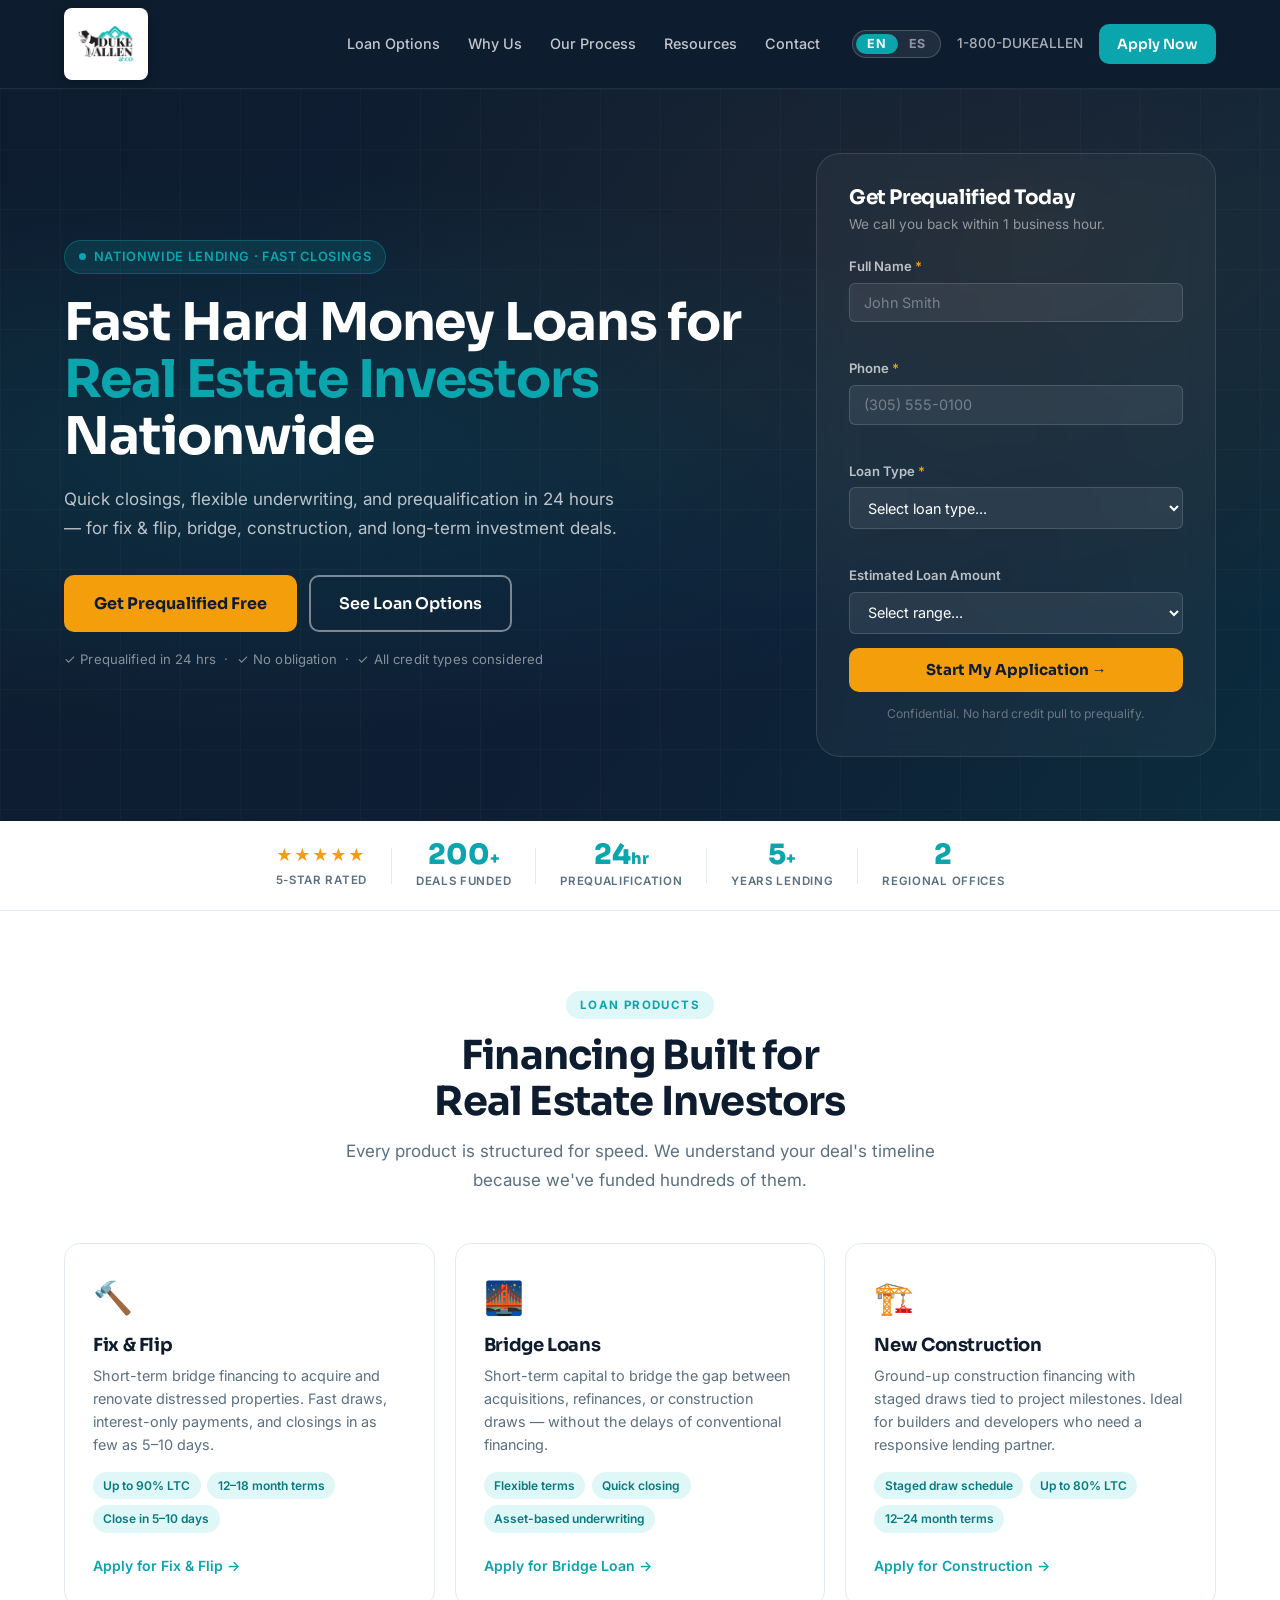
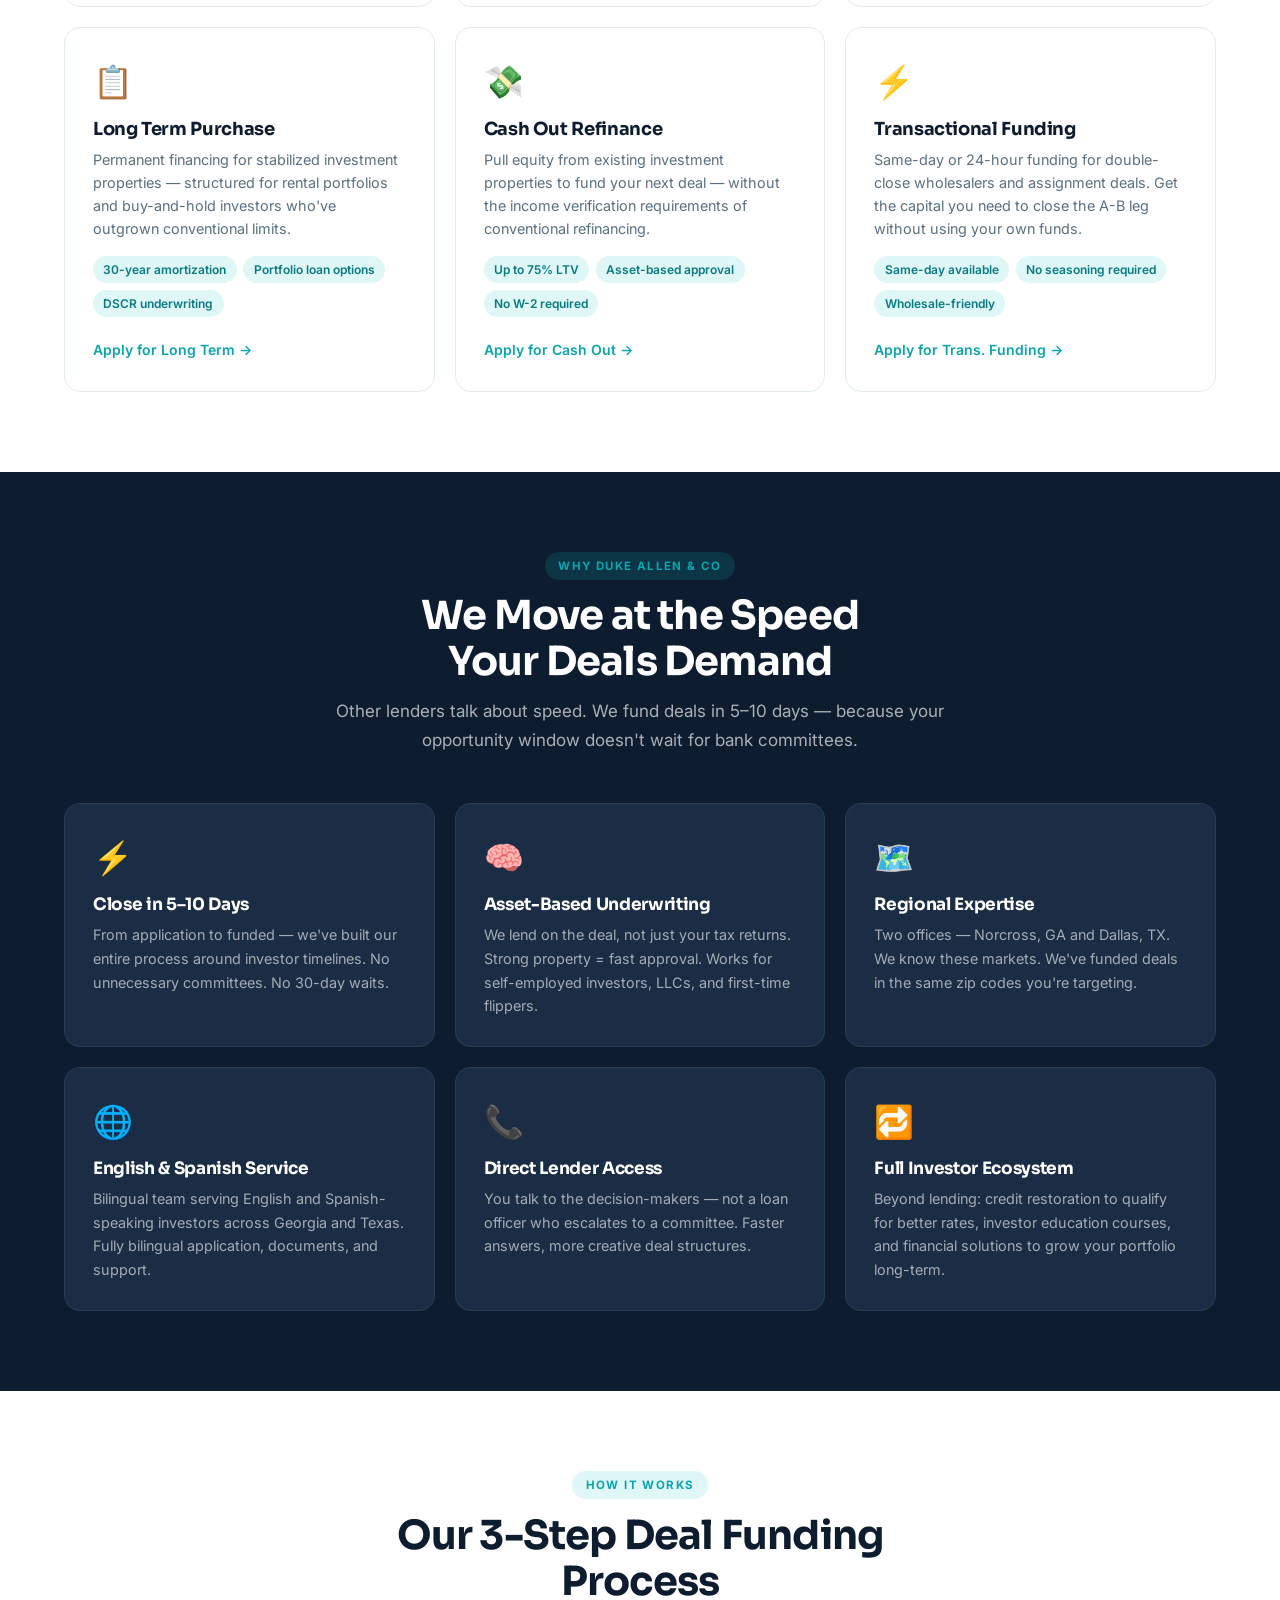
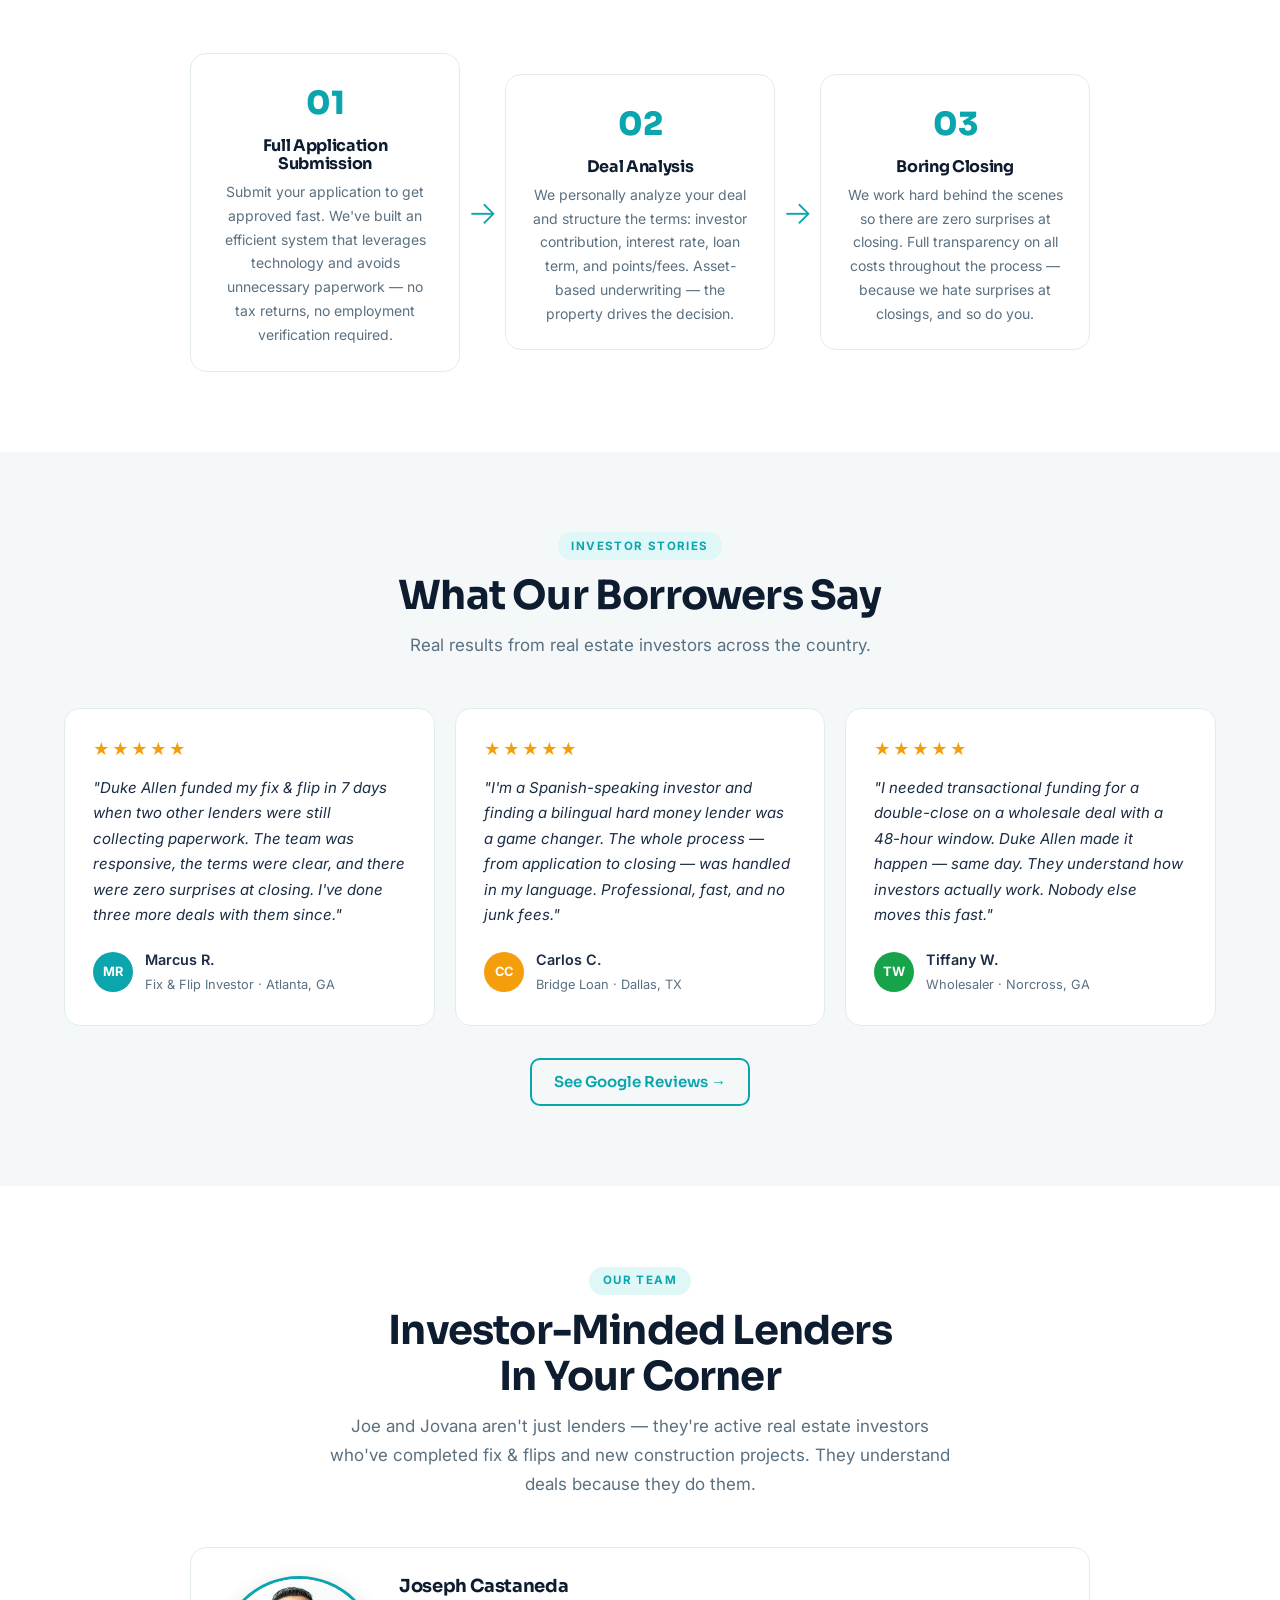
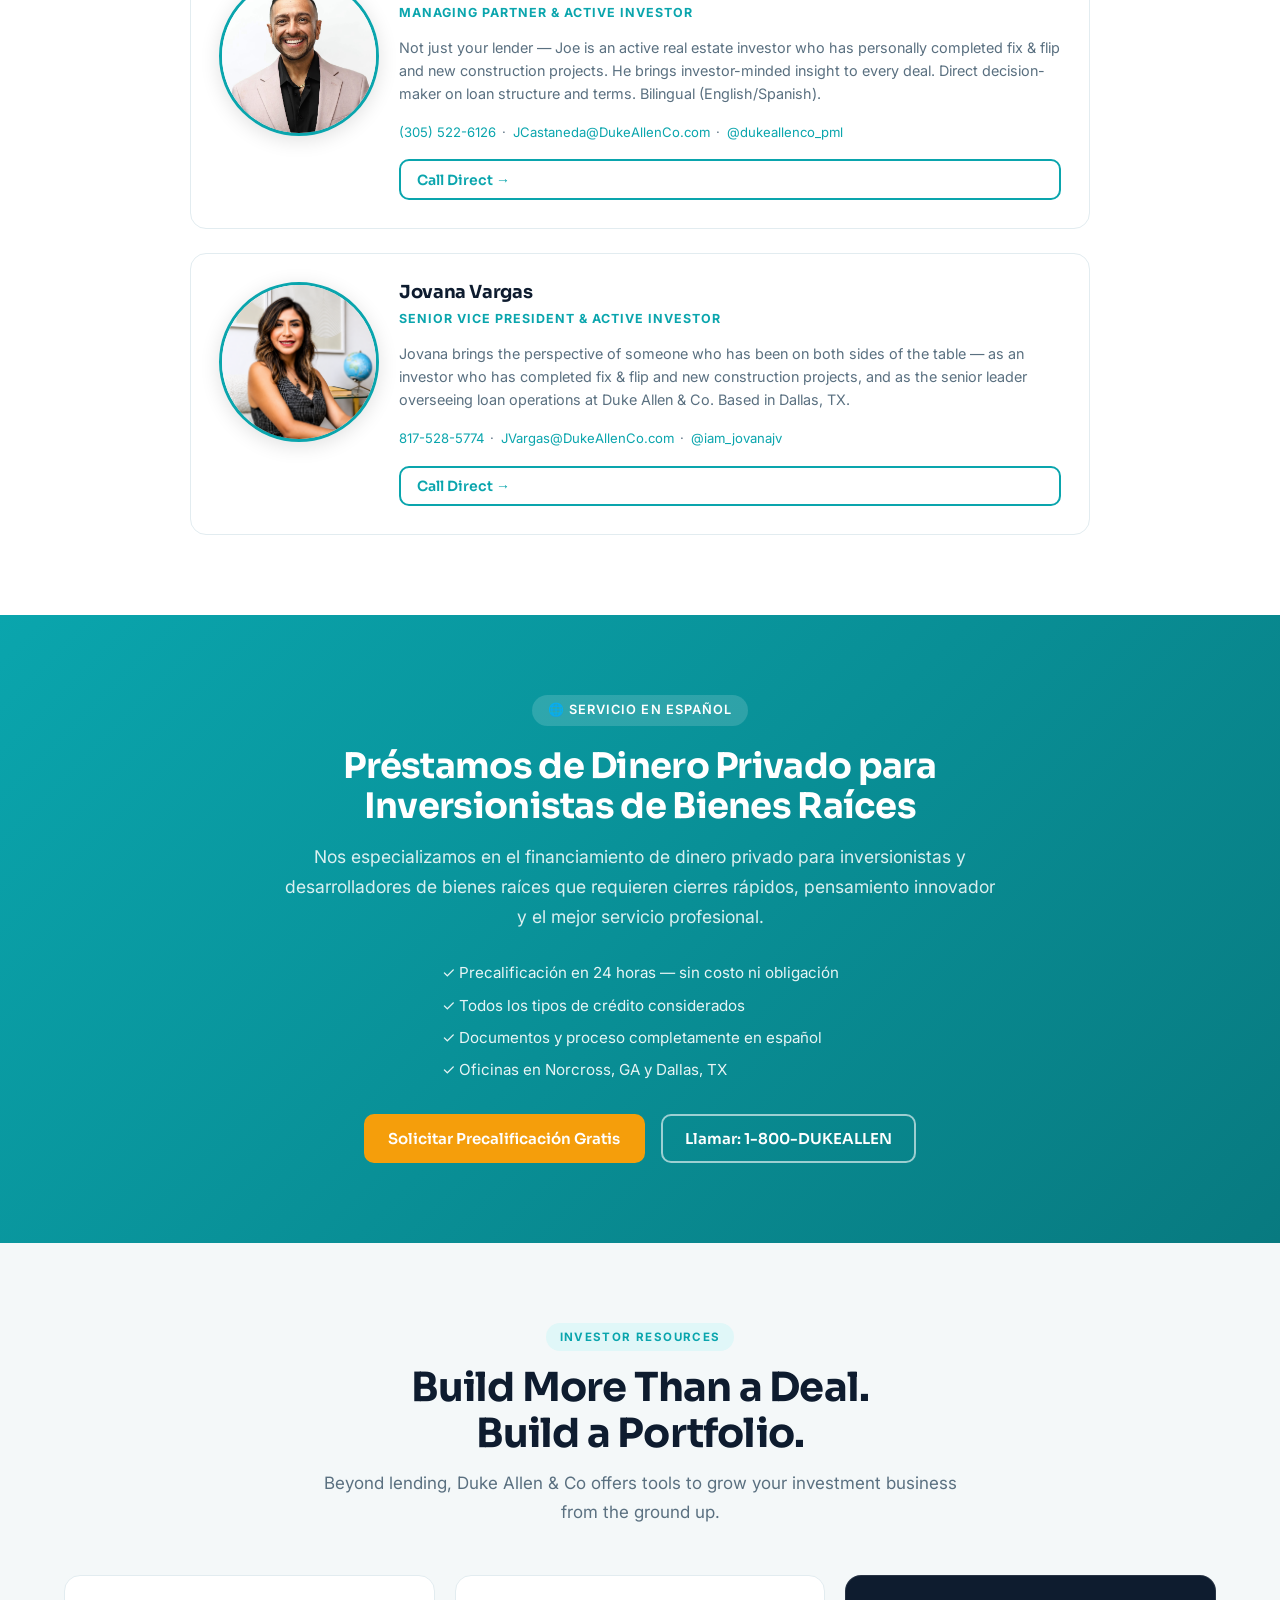
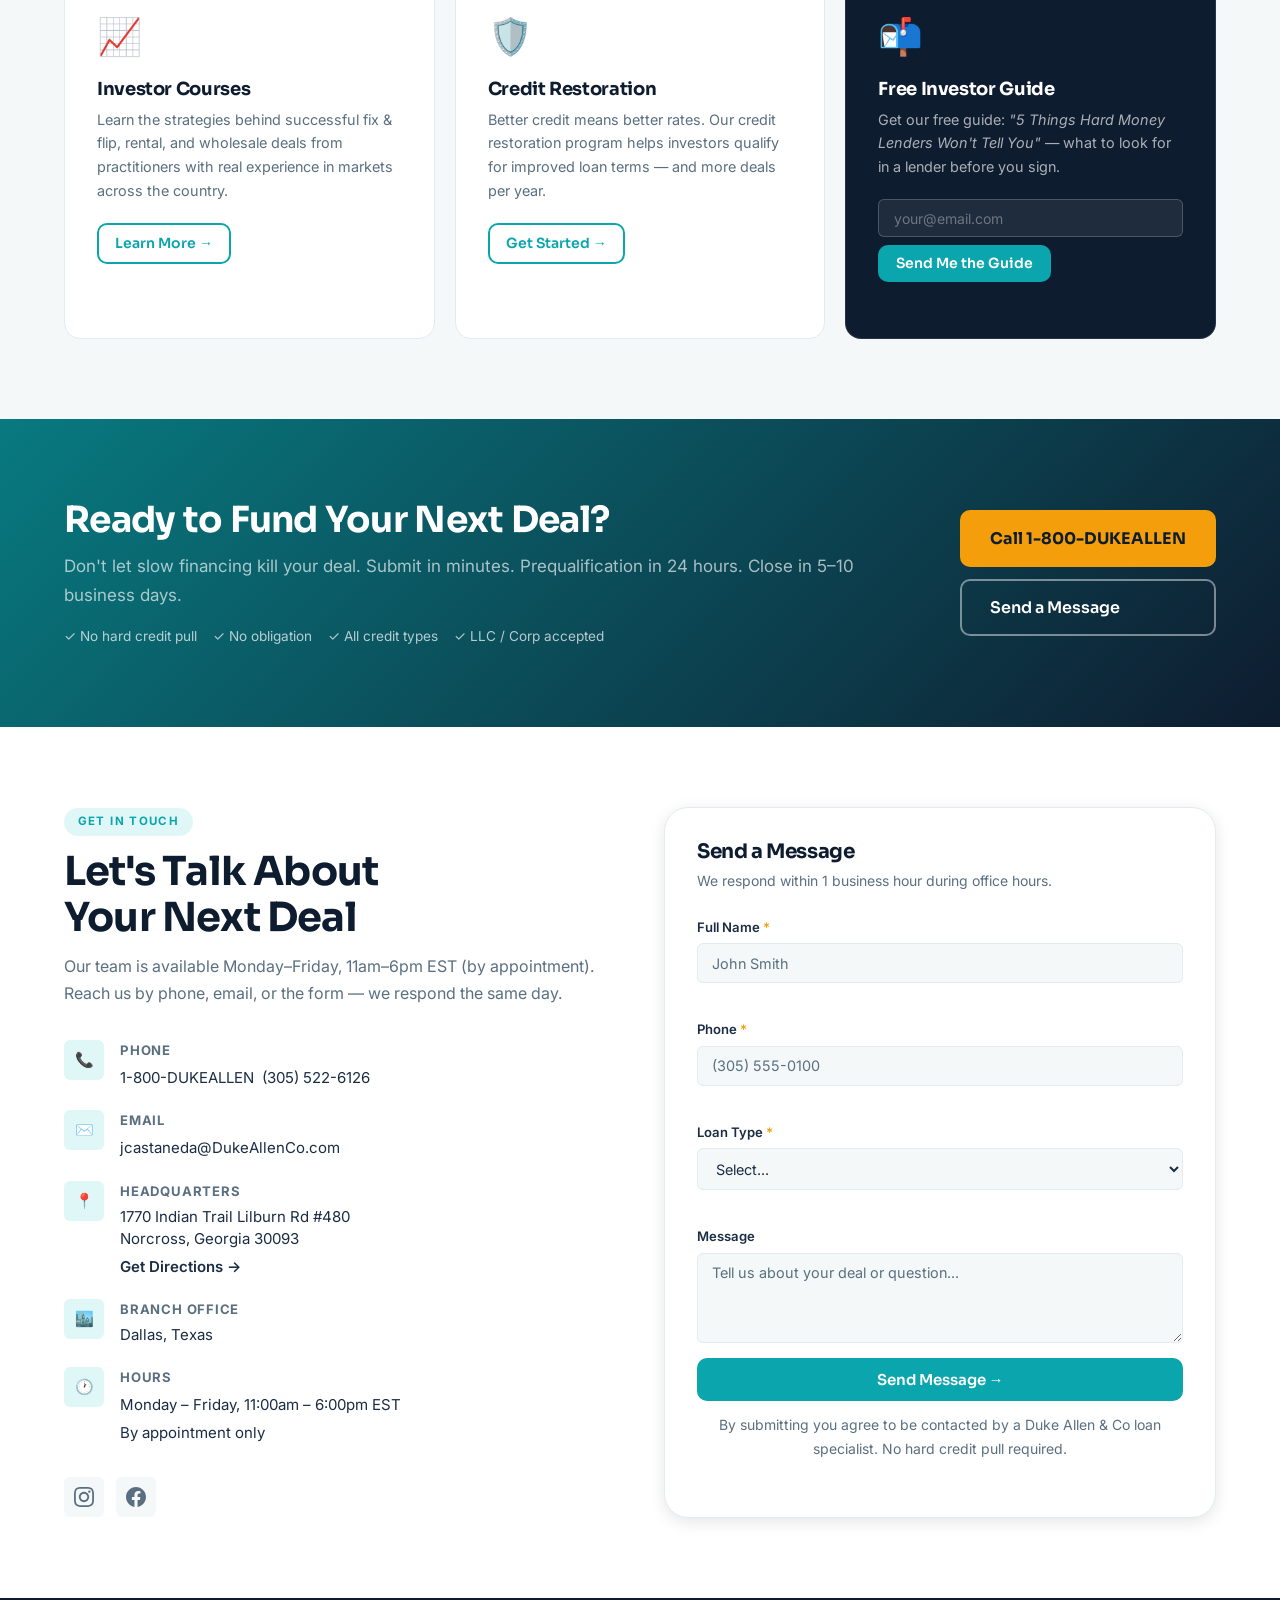
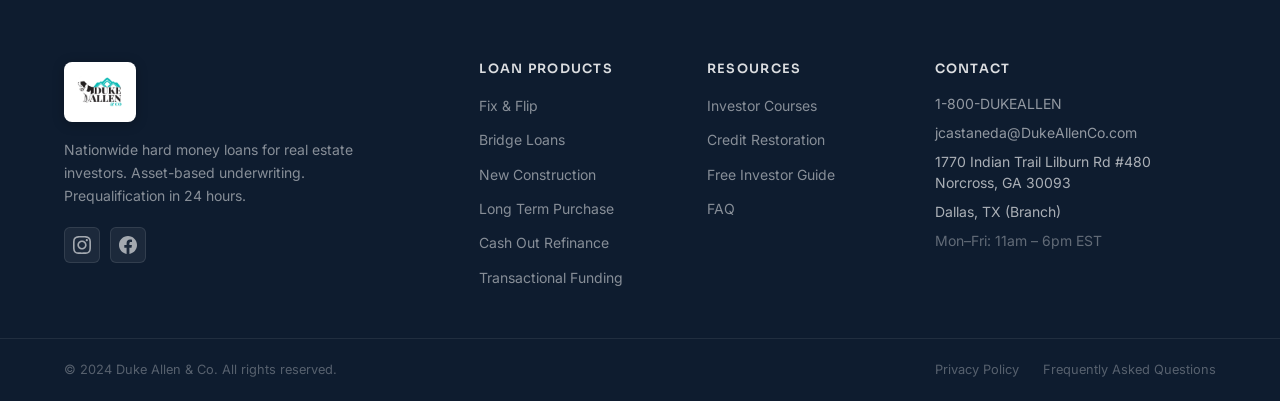
==== index.html @ 6bbf3bef "Add favicon to browser tab on both pages Co-Authored-By: Claude Sonnet 4.6 <noreply@anthropic.com>" ====
<!DOCTYPE html>
<html lang="en">
<head>
  <meta charset="UTF-8" />
  <meta name="viewport" content="width=device-width, initial-scale=1.0" />
  <title>Hard Money Loans Nationwide | Duke Allen &amp; Co</title>
  <link rel="icon" type="image/png" href="logo.png" />
  <link rel="apple-touch-icon" href="logo.png" />
  <meta name="description" content="Nationwide hard money loans for real estate investors. Fix &amp; flip, bridge, new construction &amp; long-term. Lending in 39 states. Prequalify in 24 hrs. Call 1-800-DUKEALLEN." />
  <meta property="og:title" content="Hard Money Loans Nationwide | Duke Allen &amp; Co" />
  <meta property="og:description" content="Fast hard money loans for real estate investors. Prequalify in 24 hours. Fix &amp; flip, bridge loans, new construction, and more." />
  <meta property="og:type" content="website" />
  <meta property="og:url" content="https://www.dukeallenco.com/" />

  <!-- Google Fonts: Sora (headings) + Inter (body) — fixes generic font issue -->
  <link rel="preconnect" href="https://fonts.googleapis.com" />
  <link rel="preconnect" href="https://fonts.gstatic.com" crossorigin />
  <link href="https://fonts.googleapis.com/css2?family=Sora:wght@400;500;600;700;800&family=Inter:wght@400;500;600&display=swap" rel="stylesheet" />

  <link rel="stylesheet" href="style.css" />

  <!-- LocalBusiness + FinancialService Schema — fixes S4 -->
  <script type="application/ld+json">
  {
    "@context": "https://schema.org",
    "@type": ["FinancialService", "LocalBusiness"],
    "name": "Duke Allen & Co",
    "description": "Nationwide hard money lender specializing in fix & flip, bridge loans, new construction, and long-term loans for real estate investors. Lending in 39 states.",
    "url": "https://www.dukeallenco.com",
    "telephone": "+13055226126",
    "email": "jcastaneda@DukeAllenCo.com",
    "address": {
      "@type": "PostalAddress",
      "streetAddress": "1770 Indian Trail Lilburn Rd #480",
      "addressLocality": "Norcross",
      "addressRegion": "GA",
      "postalCode": "30093",
      "addressCountry": "US"
    },
    "openingHours": "Mo-Fr 11:00-18:00",
    "areaServed": "Nationwide — all states except AK, AZ, CA, ID, MN, NV, ND, OR, SD, UT, VT",
    "sameAs": [
      "https://instagram.com/duke_allen_and_Company",
      "https://facebook.com/dukeallenco"
    ]
  }
  </script>
</head>
<body>

  <!-- Skip navigation for accessibility -->
  <a href="#main" class="skip-nav">Skip to content</a>

  <!-- ===================== NAVIGATION ===================== -->
  <!-- Resolves: CV4 (CTA in nav), B3 (phone always visible) -->
  <header class="site-header" id="site-header">
    <div class="container nav-container">
      <a href="/" class="logo" aria-label="Duke Allen &amp; Co Home">
        <img src="logo.png" alt="Duke Allen &amp; Co — Hard Money Lenders" class="logo-img" />
      </a>

      <nav class="main-nav" id="main-nav" aria-label="Main navigation">
        <a href="#loans">Loan Options</a>
        <a href="#why-us">Why Us</a>
        <a href="#process">Our Process</a>
        <a href="#resources">Resources</a>
        <a href="#contact">Contact</a>
      </nav>

      <div class="nav-cta">
        <div class="lang-toggle" aria-label="Language selector">
          <a href="index.html" class="lang-active" aria-current="page">EN</a>
          <a href="espanol.html">ES</a>
        </div>
        <a href="tel:13055226126" class="nav-phone">1-800-DUKEALLEN</a>
        <a href="#apply" class="btn btn-primary btn-sm">Apply Now</a>
      </div>

      <button class="hamburger" id="hamburger" aria-label="Open menu" aria-expanded="false">
        <span></span><span></span><span></span>
      </button>
    </div>
  </header>

  <!-- Mobile menu drawer -->
  <div class="mobile-menu" id="mobile-menu" aria-hidden="true">
    <nav>
      <a href="#loans">Loan Options</a>
      <a href="#why-us">Why Us</a>
      <a href="#process">Our Process</a>
      <a href="#resources">Resources</a>
      <a href="#contact">Contact</a>
      <a href="tel:13055226126" class="mobile-phone">1-800-DUKEALLEN</a>
      <div class="mobile-lang" aria-label="Language selector">
        <a href="index.html" class="lang-active" aria-current="page">🇺🇸 English</a>
        <a href="espanol.html">🇲🇽 Español</a>
      </div>
      <a href="#apply" class="btn btn-primary">Apply Now</a>
    </nav>
  </div>

  <main id="main">

    <!-- ===================== HERO ===================== -->
    <!-- Resolves: C1, C2, CV1, CV2, CV4, S2, P1 -->
    <section class="hero" id="hero">

      <!-- VIDEO BACKGROUND — Mixkit free stock: "Drone flying over remote houses" (mixkit.co license, free commercial use) -->
      <video class="hero-video" autoplay muted loop playsinline>
        <source src="https://assets.mixkit.co/videos/8168/8168-720.mp4" type="video/mp4" />
        <!-- Fallback: lower res for slower connections -->
        <source src="https://assets.mixkit.co/videos/8168/8168-360.mp4" type="video/mp4" />
      </video>

      <div class="hero-video-overlay"></div>
      <div class="hero-bg-overlay"></div>
      <div class="container hero-grid">

        <!-- Left: Headline + CTAs -->
        <div class="hero-content fade-in">
          <div class="hero-badge">
            <span class="badge-dot"></span>
            Nationwide Lending · Fast Closings
          </div>

          <!-- S2 fix: keyword-rich H1 -->
          <h1 class="hero-h1">
            Fast Hard Money Loans for<br />
            <span class="hero-accent">Real Estate Investors</span><br />
            Nationwide
          </h1>

          <!-- C2 fix: value prop surfaced to subheadline -->
          <p class="hero-sub">
            Quick closings, flexible underwriting, and prequalification in 24 hours —
            for fix &amp; flip, bridge, construction, and long-term investment deals.
          </p>

          <!-- CV1 + CV2 fix: two CTAs + trust micro-copy -->
          <div class="hero-cta-group">
            <a href="#apply" class="btn btn-accent btn-lg">Get Prequalified Free</a>
            <a href="#loans" class="btn btn-outline-light btn-lg">See Loan Options</a>
          </div>
          <p class="hero-trust-micro">
            ✓ Prequalified in 24 hrs &nbsp;·&nbsp; ✓ No obligation &nbsp;·&nbsp; ✓ All credit types considered
          </p>
        </div>

        <!-- Right: Above-fold prequalification form — fixes CV4 -->
        <div class="hero-form-card fade-in fade-in-delay">
          <h3 class="form-card-title">Get Prequalified Today</h3>
          <p class="form-card-sub">We call you back within 1 business hour.</p>
          <form class="prequalify-form" id="hero-form" novalidate>
            <div class="form-group">
              <label for="hero-name">Full Name <span class="required">*</span></label>
              <input type="text" id="hero-name" name="name" placeholder="John Smith" required />
              <span class="field-error" id="hero-name-error"></span>
            </div>
            <div class="form-group">
              <label for="hero-phone">Phone <span class="required">*</span></label>
              <input type="tel" id="hero-phone" name="phone" placeholder="(305) 555-0100" required />
              <span class="field-error" id="hero-phone-error"></span>
            </div>
            <div class="form-group">
              <label for="hero-loan-type">Loan Type <span class="required">*</span></label>
              <select id="hero-loan-type" name="loan_type" required>
                <option value="">Select loan type...</option>
                <option>Fix &amp; Flip</option>
                <option>Bridge Loan</option>
                <option>New Construction</option>
                <option>Long Term Purchase</option>
                <option>Cash Out Refinance</option>
                <option>Transactional Funding</option>
              </select>
              <span class="field-error" id="hero-loan-error"></span>
            </div>
            <div class="form-group">
              <label for="hero-amount">Estimated Loan Amount</label>
              <select id="hero-amount" name="loan_amount">
                <option value="">Select range...</option>
                <option>Under $100K</option>
                <option>$100K – $250K</option>
                <option>$250K – $500K</option>
                <option>$500K – $1M</option>
                <option>$1M+</option>
              </select>
            </div>
            <button type="submit" class="btn btn-accent btn-full">
              Start My Application →
            </button>
          </form>
          <p class="form-disclaimer">
            Confidential. No hard credit pull to prequalify.
          </p>
        </div>

      </div>
    </section>

    <!-- ===================== TRUST BAR ===================== -->
    <!-- Resolves: B1, P1 — specific stats + credibility signals -->
    <section class="trust-bar">
      <div class="container trust-bar-inner">
        <div class="trust-item">
          <span class="trust-stars">★★★★★</span>
          <span class="trust-label">5-Star Rated</span>
          <!-- PLACEHOLDER: Replace with actual Google review count and link -->
        </div>
        <div class="trust-divider"></div>
        <div class="trust-item">
          <span class="trust-number">200<span class="trust-plus">+</span></span>
          <span class="trust-label">Deals Funded</span>
          <!-- PLACEHOLDER: Replace with actual deal count -->
        </div>
        <div class="trust-divider"></div>
        <div class="trust-item">
          <span class="trust-number">24<span class="trust-unit">hr</span></span>
          <span class="trust-label">Prequalification</span>
        </div>
        <div class="trust-divider"></div>
        <div class="trust-item">
          <span class="trust-number">5<span class="trust-plus">+</span></span>
          <span class="trust-label">Years Lending</span>
          <!-- PLACEHOLDER: Replace with actual years in business -->
        </div>
        <div class="trust-divider"></div>
        <div class="trust-item">
          <span class="trust-number">2</span>
          <span class="trust-label">Regional Offices</span>
        </div>
      </div>
    </section>

    <!-- ===================== LOAN OPTIONS ===================== -->
    <!-- Resolves: C3 — services now have investor benefit descriptions -->
    <section class="section loans-section" id="loans">
      <div class="container">
        <div class="section-header fade-in">
          <span class="section-label">Loan Products</span>
          <h2>Financing Built for<br />Real Estate Investors</h2>
          <p class="section-sub">
            Every product is structured for speed. We understand your deal's timeline
            because we've funded hundreds of them.
          </p>
        </div>

        <div class="loans-grid">

          <div class="loan-card fade-in">
            <div class="loan-icon">🔨</div>
            <h3>Fix &amp; Flip</h3>
            <p>Short-term bridge financing to acquire and renovate distressed properties. Fast draws, interest-only payments, and closings in as few as 5–10 days.</p>
            <ul class="loan-details">
              <li>Up to 90% LTC</li>
              <li>12–18 month terms</li>
              <li>Close in 5–10 days</li>
            </ul>
            <a href="#apply" class="loan-cta">Apply for Fix &amp; Flip →</a>
          </div>

          <div class="loan-card fade-in">
            <div class="loan-icon">🌉</div>
            <h3>Bridge Loans</h3>
            <p>Short-term capital to bridge the gap between acquisitions, refinances, or construction draws — without the delays of conventional financing.</p>
            <ul class="loan-details">
              <li>Flexible terms</li>
              <li>Quick closing</li>
              <li>Asset-based underwriting</li>
            </ul>
            <a href="#apply" class="loan-cta">Apply for Bridge Loan →</a>
          </div>

          <div class="loan-card fade-in">
            <div class="loan-icon">🏗️</div>
            <h3>New Construction</h3>
            <p>Ground-up construction financing with staged draws tied to project milestones. Ideal for builders and developers who need a responsive lending partner.</p>
            <ul class="loan-details">
              <li>Staged draw schedule</li>
              <li>Up to 80% LTC</li>
              <li>12–24 month terms</li>
            </ul>
            <a href="#apply" class="loan-cta">Apply for Construction →</a>
          </div>

          <div class="loan-card fade-in">
            <div class="loan-icon">📋</div>
            <h3>Long Term Purchase</h3>
            <p>Permanent financing for stabilized investment properties — structured for rental portfolios and buy-and-hold investors who've outgrown conventional limits.</p>
            <ul class="loan-details">
              <li>30-year amortization</li>
              <li>Portfolio loan options</li>
              <li>DSCR underwriting</li>
            </ul>
            <a href="#apply" class="loan-cta">Apply for Long Term →</a>
          </div>

          <div class="loan-card fade-in">
            <div class="loan-icon">💸</div>
            <h3>Cash Out Refinance</h3>
            <p>Pull equity from existing investment properties to fund your next deal — without the income verification requirements of conventional refinancing.</p>
            <ul class="loan-details">
              <li>Up to 75% LTV</li>
              <li>Asset-based approval</li>
              <li>No W-2 required</li>
            </ul>
            <a href="#apply" class="loan-cta">Apply for Cash Out →</a>
          </div>

          <div class="loan-card fade-in">
            <div class="loan-icon">⚡</div>
            <h3>Transactional Funding</h3>
            <p>Same-day or 24-hour funding for double-close wholesalers and assignment deals. Get the capital you need to close the A-B leg without using your own funds.</p>
            <ul class="loan-details">
              <li>Same-day available</li>
              <li>No seasoning required</li>
              <li>Wholesale-friendly</li>
            </ul>
            <a href="#apply" class="loan-cta">Apply for Trans. Funding →</a>
          </div>

        </div>
      </div>
    </section>

    <!-- ===================== WHY DUKE ALLEN ===================== -->
    <!-- Resolves: P2, P3, C4 — specific differentiators replacing generic language -->
    <section class="section why-section bg-dark" id="why-us">
      <div class="container">
        <div class="section-header fade-in light">
          <span class="section-label light">Why Duke Allen &amp; Co</span>
          <h2 class="text-white">We Move at the Speed<br />Your Deals Demand</h2>
          <p class="section-sub text-muted-light">
            Other lenders talk about speed. We fund deals in 5–10 days —
            because your opportunity window doesn't wait for bank committees.
          </p>
        </div>

        <div class="why-grid">

          <div class="why-card fade-in">
            <div class="why-icon">⚡</div>
            <h3>Close in 5–10 Days</h3>
            <p>From application to funded — we've built our entire process around investor timelines. No unnecessary committees. No 30-day waits.</p>
          </div>

          <div class="why-card fade-in">
            <div class="why-icon">🧠</div>
            <h3>Asset-Based Underwriting</h3>
            <p>We lend on the deal, not just your tax returns. Strong property = fast approval. Works for self-employed investors, LLCs, and first-time flippers.</p>
          </div>

          <div class="why-card fade-in">
            <div class="why-icon">🗺️</div>
            <h3>Regional Expertise</h3>
            <p>Two offices — Norcross, GA and Dallas, TX. We know these markets. We've funded deals in the same zip codes you're targeting.</p>
          </div>

          <div class="why-card fade-in">
            <div class="why-icon">🌐</div>
            <h3>English &amp; Spanish Service</h3>
            <p>Bilingual team serving English and Spanish-speaking investors across Georgia and Texas. Fully bilingual application, documents, and support.</p>
          </div>

          <div class="why-card fade-in">
            <div class="why-icon">📞</div>
            <h3>Direct Lender Access</h3>
            <p>You talk to the decision-makers — not a loan officer who escalates to a committee. Faster answers, more creative deal structures.</p>
          </div>

          <div class="why-card fade-in">
            <div class="why-icon">🔁</div>
            <h3>Full Investor Ecosystem</h3>
            <p>Beyond lending: credit restoration to qualify for better rates, investor education courses, and financial solutions to grow your portfolio long-term.</p>
          </div>

        </div>
      </div>
    </section>

    <!-- ===================== PROCESS ===================== -->
    <!-- Resolves: CV2, C4 — makes the investment clear and reduces friction anxiety -->
    <section class="section process-section" id="process">
      <div class="container">
        <div class="section-header fade-in">
          <span class="section-label">How It Works</span>
          <h2>Our 3-Step Deal Funding Process</h2>
        </div>

        <div class="process-steps">
          <div class="process-step fade-in">
            <div class="step-number">01</div>
            <h3>Full Application Submission</h3>
            <p>Submit your application to get approved fast. We've built an efficient system that leverages technology and avoids unnecessary paperwork — no tax returns, no employment verification required.</p>
          </div>
          <div class="process-arrow">→</div>
          <div class="process-step fade-in">
            <div class="step-number">02</div>
            <h3>Deal Analysis</h3>
            <p>We personally analyze your deal and structure the terms: investor contribution, interest rate, loan term, and points/fees. Asset-based underwriting — the property drives the decision.</p>
          </div>
          <div class="process-arrow">→</div>
          <div class="process-step fade-in">
            <div class="step-number">03</div>
            <h3>Boring Closing</h3>
            <p>We work hard behind the scenes so there are zero surprises at closing. Full transparency on all costs throughout the process — because we hate surprises at closings, and so do you.</p>
          </div>
        </div>
      </div>
    </section>

    <!-- ===================== TESTIMONIALS ===================== -->
    <!-- Resolves: C5, B1 — social proof added where none existed -->
    <section class="section testimonials-section bg-light" id="testimonials">
      <div class="container">
        <div class="section-header fade-in">
          <span class="section-label">Investor Stories</span>
          <h2>What Our Borrowers Say</h2>
          <p class="section-sub">Real results from real estate investors across the country.</p>
        </div>

        <!-- PLACEHOLDER: Replace with real verified Google/testimonial content -->
        <div class="testimonials-grid">

          <div class="testimonial-card fade-in">
            <div class="testimonial-stars">★★★★★</div>
            <blockquote>
              "Duke Allen funded my fix &amp; flip in 7 days when two other lenders were still collecting paperwork. The team was responsive, the terms were clear, and there were zero surprises at closing. I've done three more deals with them since."
            </blockquote>
            <div class="testimonial-author">
              <div class="author-avatar">MR</div>
              <div>
                <strong>Marcus R.</strong>
                <span>Fix &amp; Flip Investor · Atlanta, GA</span>
              </div>
            </div>
            <!-- PLACEHOLDER: Replace with real client name and verified review -->
          </div>

          <div class="testimonial-card fade-in">
            <div class="testimonial-stars">★★★★★</div>
            <blockquote>
              "I'm a Spanish-speaking investor and finding a bilingual hard money lender was a game changer. The whole process — from application to closing — was handled in my language. Professional, fast, and no junk fees."
            </blockquote>
            <div class="testimonial-author">
              <div class="author-avatar" style="background: var(--color-accent);">CC</div>
              <div>
                <strong>Carlos C.</strong>
                <span>Bridge Loan · Dallas, TX</span>
              </div>
            </div>
            <!-- PLACEHOLDER: Replace with real client name and verified review -->
          </div>

          <div class="testimonial-card fade-in">
            <div class="testimonial-stars">★★★★★</div>
            <blockquote>
              "I needed transactional funding for a double-close on a wholesale deal with a 48-hour window. Duke Allen made it happen — same day. They understand how investors actually work. Nobody else moves this fast."
            </blockquote>
            <div class="testimonial-author">
              <div class="author-avatar" style="background: #16a34a;">TW</div>
              <div>
                <strong>Tiffany W.</strong>
                <span>Wholesaler · Norcross, GA</span>
              </div>
            </div>
            <!-- PLACEHOLDER: Replace with real client name and verified review -->
          </div>

        </div>

        <div class="testimonial-cta fade-in">
          <a href="https://maps.app.goo.gl/byN16TGeqZVLv6tM8" target="_blank" rel="noopener noreferrer" class="btn btn-outline-dark">
            See Google Reviews →
          </a>
        </div>
      </div>
    </section>

    <!-- ===================== TEAM ===================== -->
    <!-- Resolves: B2 — team presence added to homepage -->
    <section class="section team-section" id="team">
      <div class="container">
        <div class="section-header fade-in">
          <span class="section-label">Our Team</span>
          <h2>Investor-Minded Lenders<br />In Your Corner</h2>
          <p class="section-sub">Joe and Jovana aren't just lenders — they're active real estate investors who've completed fix &amp; flips and new construction projects. They understand deals because they do them.</p>
        </div>

        <div class="team-grid">
          <div class="team-card fade-in">
            <img src="joe_new.jpeg" alt="Joseph Castaneda, Managing Partner at Duke Allen Co" class="team-photo team-photo--joe" />
            <div class="team-info">
              <h3>Joseph Castaneda</h3>
              <span class="team-title">Managing Partner &amp; Active Investor</span>
              <p>Not just your lender — Joe is an active real estate investor who has personally completed fix &amp; flip and new construction projects. He brings investor-minded insight to every deal. Direct decision-maker on loan structure and terms. Bilingual (English/Spanish).</p>
              <div class="team-contact">
                <a href="tel:13055226126">(305) 522-6126</a>
                <span>·</span>
                <a href="mailto:JCastaneda@DukeAllenCo.com">JCastaneda@DukeAllenCo.com</a>
                <span>·</span>
                <a href="https://www.instagram.com/dukeallenco_pml/" target="_blank" rel="noopener noreferrer" aria-label="Joe on Instagram">@dukeallenco_pml</a>
              </div>
              <a href="tel:13055226126" class="btn btn-outline-dark btn-sm">Call Direct →</a>
            </div>
          </div>

          <div class="team-card fade-in">
            <img src="jovana.png" alt="Jovana Vargas, Senior Vice President at Duke Allen Co" class="team-photo team-photo--jovana" />
            <div class="team-info">
              <h3>Jovana Vargas</h3>
              <span class="team-title">Senior Vice President &amp; Active Investor</span>
              <p>Jovana brings the perspective of someone who has been on both sides of the table — as an investor who has completed fix &amp; flip and new construction projects, and as the senior leader overseeing loan operations at Duke Allen &amp; Co. Based in Dallas, TX.</p>
              <div class="team-contact">
                <a href="tel:18175285774">817-528-5774</a>
                <span>·</span>
                <a href="mailto:JVargas@DukeAllenCo.com">JVargas@DukeAllenCo.com</a>
                <span>·</span>
                <a href="https://www.instagram.com/iam_jovanajv/" target="_blank" rel="noopener noreferrer" aria-label="Jovana on Instagram">@iam_jovanajv</a>
              </div>
              <a href="tel:18175285774" class="btn btn-outline-dark btn-sm">Call Direct →</a>
            </div>
          </div>
        </div>
      </div>
    </section>

    <!-- ===================== ESPAÑOL ===================== -->
    <!-- Resolves: G3 — Spanish-speaking investors addressed in their language for bilingual SEO -->
    <section class="section espanol-section" id="espanol" lang="es">
      <div class="container">
        <div class="espanol-inner fade-in">
          <div class="espanol-badge">🌐 Servicio en Español</div>
          <h2>Préstamos de Dinero Privado para Inversionistas de Bienes Raíces</h2>
          <p class="espanol-lead">Nos especializamos en el financiamiento de dinero privado para inversionistas y desarrolladores de bienes raíces que requieren cierres rápidos, pensamiento innovador y el mejor servicio profesional.</p>
          <ul class="espanol-list">
            <li>✓ Precalificación en 24 horas — sin costo ni obligación</li>
            <li>✓ Todos los tipos de crédito considerados</li>
            <li>✓ Documentos y proceso completamente en español</li>
            <li>✓ Oficinas en Norcross, GA y Dallas, TX</li>
          </ul>
          <div class="espanol-cta">
            <a href="#hero-form" class="btn btn-primary">Solicitar Precalificación Gratis</a>
            <a href="tel:13055226126" class="btn btn-outline">Llamar: 1-800-DUKEALLEN</a>
          </div>
        </div>
      </div>
    </section>

    <!-- ===================== RESOURCES ===================== -->
    <!-- Resolves: G1, G2 — courses + credit restoration promoted on homepage -->
    <section class="section resources-section bg-light" id="resources">
      <div class="container">
        <div class="section-header fade-in">
          <span class="section-label">Investor Resources</span>
          <h2>Build More Than a Deal.<br />Build a Portfolio.</h2>
          <p class="section-sub">Beyond lending, Duke Allen &amp; Co offers tools to grow your investment business from the ground up.</p>
        </div>

        <div class="resources-grid">

          <div class="resource-card fade-in">
            <div class="resource-icon">📈</div>
            <h3>Investor Courses</h3>
            <p>Learn the strategies behind successful fix &amp; flip, rental, and wholesale deals from practitioners with real experience in markets across the country.</p>
            <a href="#contact" class="btn btn-outline-dark btn-sm">Learn More →</a>
            <!-- PLACEHOLDER: Link to actual courses page once rebuilt -->
          </div>

          <div class="resource-card fade-in">
            <div class="resource-icon">🛡️</div>
            <h3>Credit Restoration</h3>
            <p>Better credit means better rates. Our credit restoration program helps investors qualify for improved loan terms — and more deals per year.</p>
            <a href="#contact" class="btn btn-outline-dark btn-sm">Get Started →</a>
            <!-- PLACEHOLDER: Link to actual credit restoration page -->
          </div>

          <div class="resource-card fade-in resource-card-email">
            <div class="resource-icon">📬</div>
            <h3>Free Investor Guide</h3>
            <p>Get our free guide: <em>"5 Things Hard Money Lenders Won't Tell You"</em> — what to look for in a lender before you sign.</p>
            <!-- G2 fix: email capture -->
            <form class="email-capture-form" id="email-capture" novalidate>
              <div class="email-capture-row">
                <input type="email" name="email" placeholder="your@email.com" required aria-label="Email address" />
                <button type="submit" class="btn btn-primary btn-sm">Send Me the Guide</button>
              </div>
              <span class="field-error" id="email-error"></span>
            </form>
            <!-- PLACEHOLDER: Wire up to email marketing service (Mailchimp, etc.) -->
          </div>

        </div>
      </div>
    </section>

    <!-- ===================== MID-PAGE CTA ===================== -->
    <!-- Resolves: CV3 — urgency section with direct action -->
    <section class="section cta-section" id="apply">
      <div class="container cta-inner fade-in">
        <div class="cta-content">
          <h2 class="text-white">Ready to Fund Your Next Deal?</h2>
          <p class="text-muted-light">
            Don't let slow financing kill your deal. Submit in minutes.
            Prequalification in 24 hours. Close in 5–10 business days.
          </p>
          <div class="cta-trust-row">
            <span>✓ No hard credit pull</span>
            <span>✓ No obligation</span>
            <span>✓ All credit types</span>
            <span>✓ LLC / Corp accepted</span>
          </div>
        </div>
        <div class="cta-action">
          <a href="tel:13055226126" class="btn btn-accent btn-lg">
            Call 1-800-DUKEALLEN
          </a>
          <a href="#contact" class="btn btn-outline-light btn-lg">
            Send a Message
          </a>
        </div>
      </div>
    </section>

    <!-- ===================== CONTACT ===================== -->
    <!-- Resolves: CV3 (reduced form fields), S4 (NAP in crawlable HTML) -->
    <section class="section contact-section" id="contact">
      <div class="container contact-grid">

        <div class="contact-info fade-in">
          <span class="section-label">Get in Touch</span>
          <h2>Let's Talk About<br />Your Next Deal</h2>
          <p class="contact-sub">
            Our team is available Monday–Friday, 11am–6pm EST (by appointment).
            Reach us by phone, email, or the form — we respond the same day.
          </p>

          <div class="contact-details">
            <div class="contact-item">
              <span class="contact-icon">📞</span>
              <div>
                <strong>Phone</strong>
                <a href="tel:13055226126">1-800-DUKEALLEN&nbsp;&nbsp;(305) 522-6126</a>
              </div>
            </div>
            <div class="contact-item">
              <span class="contact-icon">✉️</span>
              <div>
                <strong>Email</strong>
                <a href="mailto:jcastaneda@DukeAllenCo.com">jcastaneda@DukeAllenCo.com</a>
              </div>
            </div>
            <div class="contact-item">
              <span class="contact-icon">📍</span>
              <div>
                <strong>Headquarters</strong>
                <!-- S4 fix: NAP in crawlable HTML -->
                <address>
                  1770 Indian Trail Lilburn Rd #480<br />
                  Norcross, Georgia 30093
                </address>
                <a href="https://maps.google.com/?q=1770+Indian+Trail+Lilburn+Rd+480+Norcross+GA+30093" target="_blank" rel="noopener noreferrer" class="map-link">Get Directions →</a>
              </div>
            </div>
            <div class="contact-item">
              <span class="contact-icon">🏙️</span>
              <div>
                <strong>Branch Office</strong>
                <address>Dallas, Texas</address>
              </div>
            </div>
            <div class="contact-item">
              <span class="contact-icon">🕐</span>
              <div>
                <strong>Hours</strong>
                <span>Monday – Friday, 11:00am – 6:00pm EST</span>
                <span class="hours-note">By appointment only</span>
              </div>
            </div>
          </div>

          <div class="contact-social">
            <a href="https://instagram.com/duke_allen_and_Company" target="_blank" rel="noopener noreferrer" class="social-link" aria-label="Instagram">
              <svg width="20" height="20" viewBox="0 0 24 24" fill="currentColor"><path d="M12 2.163c3.204 0 3.584.012 4.85.07 3.252.148 4.771 1.691 4.919 4.919.058 1.265.069 1.645.069 4.849 0 3.205-.012 3.584-.069 4.849-.149 3.225-1.664 4.771-4.919 4.919-1.266.058-1.644.07-4.85.07-3.204 0-3.584-.012-4.849-.07-3.26-.149-4.771-1.699-4.919-4.92-.058-1.265-.07-1.644-.07-4.849 0-3.204.013-3.583.07-4.849.149-3.227 1.664-4.771 4.919-4.919 1.266-.057 1.645-.069 4.849-.069zm0-2.163c-3.259 0-3.667.014-4.947.072-4.358.2-6.78 2.618-6.98 6.98-.059 1.281-.073 1.689-.073 4.948 0 3.259.014 3.668.072 4.948.2 4.358 2.618 6.78 6.98 6.98 1.281.058 1.689.072 4.948.072 3.259 0 3.668-.014 4.948-.072 4.354-.2 6.782-2.618 6.979-6.98.059-1.28.073-1.689.073-4.948 0-3.259-.014-3.667-.072-4.947-.196-4.354-2.617-6.78-6.979-6.98-1.281-.059-1.69-.073-4.949-.073zm0 5.838c-3.403 0-6.162 2.759-6.162 6.162s2.759 6.163 6.162 6.163 6.162-2.759 6.162-6.163c0-3.403-2.759-6.162-6.162-6.162zm0 10.162c-2.209 0-4-1.79-4-4 0-2.209 1.791-4 4-4s4 1.791 4 4c0 2.21-1.791 4-4 4zm6.406-11.845c-.796 0-1.441.645-1.441 1.44s.645 1.44 1.441 1.44c.795 0 1.439-.645 1.439-1.44s-.644-1.44-1.439-1.44z"/></svg>
            </a>
            <a href="https://facebook.com/dukeallenco" target="_blank" rel="noopener noreferrer" class="social-link" aria-label="Facebook">
              <svg width="20" height="20" viewBox="0 0 24 24" fill="currentColor"><path d="M24 12.073c0-6.627-5.373-12-12-12s-12 5.373-12 12c0 5.99 4.388 10.954 10.125 11.854v-8.385H7.078v-3.47h3.047V9.43c0-3.007 1.792-4.669 4.533-4.669 1.312 0 2.686.235 2.686.235v2.953H15.83c-1.491 0-1.956.925-1.956 1.874v2.25h3.328l-.532 3.47h-2.796v8.385C19.612 23.027 24 18.062 24 12.073z"/></svg>
            </a>
          </div>
        </div>

        <!-- CV3 fix: Reduced to 3 core fields + loan type. Was 5 fields. -->
        <div class="contact-form-card fade-in">
          <h3>Send a Message</h3>
          <p>We respond within 1 business hour during office hours.</p>
          <form class="contact-form" id="contact-form" novalidate>
            <div class="form-group">
              <label for="cf-name">Full Name <span class="required">*</span></label>
              <input type="text" id="cf-name" name="name" placeholder="John Smith" required />
              <span class="field-error" id="cf-name-error"></span>
            </div>
            <div class="form-group">
              <label for="cf-phone">Phone <span class="required">*</span></label>
              <input type="tel" id="cf-phone" name="phone" placeholder="(305) 555-0100" required />
              <span class="field-error" id="cf-phone-error"></span>
            </div>
            <div class="form-group">
              <label for="cf-loan">Loan Type <span class="required">*</span></label>
              <select id="cf-loan" name="loan_type" required>
                <option value="">Select...</option>
                <option>Fix &amp; Flip</option>
                <option>Bridge Loan</option>
                <option>New Construction</option>
                <option>Long Term Purchase</option>
                <option>Cash Out Refinance</option>
                <option>Transactional Funding</option>
                <option>Credit Restoration</option>
                <option>Other</option>
              </select>
              <span class="field-error" id="cf-loan-error"></span>
            </div>
            <div class="form-group">
              <label for="cf-message">Message</label>
              <textarea id="cf-message" name="message" rows="4" placeholder="Tell us about your deal or question..."></textarea>
            </div>
            <button type="submit" class="btn btn-primary btn-full">
              Send Message →
            </button>
          </form>
          <p class="form-disclaimer">
            By submitting you agree to be contacted by a Duke Allen &amp; Co loan specialist.
            No hard credit pull required.
          </p>
        </div>

      </div>
    </section>

  </main>

  <!-- ===================== FOOTER ===================== -->
  <!-- Resolves: S4 (NAP crawlable), B3 (credentials), G3 (social links prominent) -->
  <footer class="site-footer">
    <div class="container footer-grid">

      <div class="footer-brand">
        <div class="footer-logo">
          <img src="logo.png" alt="Duke Allen &amp; Co" class="logo-img logo-img--footer" />
        </div>
        <p class="footer-tagline">
          Nationwide hard money loans for real estate investors.
          Asset-based underwriting. Prequalification in 24 hours.
        </p>
        <div class="footer-social">
          <a href="https://instagram.com/duke_allen_and_Company" target="_blank" rel="noopener noreferrer" aria-label="Instagram">
            <svg width="18" height="18" viewBox="0 0 24 24" fill="currentColor"><path d="M12 2.163c3.204 0 3.584.012 4.85.07 3.252.148 4.771 1.691 4.919 4.919.058 1.265.069 1.645.069 4.849 0 3.205-.012 3.584-.069 4.849-.149 3.225-1.664 4.771-4.919 4.919-1.266.058-1.644.07-4.85.07-3.204 0-3.584-.012-4.849-.07-3.26-.149-4.771-1.699-4.919-4.92-.058-1.265-.07-1.644-.07-4.849 0-3.204.013-3.583.07-4.849.149-3.227 1.664-4.771 4.919-4.919 1.266-.057 1.645-.069 4.849-.069zm0-2.163c-3.259 0-3.667.014-4.947.072-4.358.2-6.78 2.618-6.98 6.98-.059 1.281-.073 1.689-.073 4.948 0 3.259.014 3.668.072 4.948.2 4.358 2.618 6.78 6.98 6.98 1.281.058 1.689.072 4.948.072 3.259 0 3.668-.014 4.948-.072 4.354-.2 6.782-2.618 6.979-6.98.059-1.28.073-1.689.073-4.948 0-3.259-.014-3.667-.072-4.947-.196-4.354-2.617-6.78-6.979-6.98-1.281-.059-1.69-.073-4.949-.073zm0 5.838c-3.403 0-6.162 2.759-6.162 6.162s2.759 6.163 6.162 6.163 6.162-2.759 6.162-6.163c0-3.403-2.759-6.162-6.162-6.162zm0 10.162c-2.209 0-4-1.79-4-4 0-2.209 1.791-4 4-4s4 1.791 4 4c0 2.21-1.791 4-4 4zm6.406-11.845c-.796 0-1.441.645-1.441 1.44s.645 1.44 1.441 1.44c.795 0 1.439-.645 1.439-1.44s-.644-1.44-1.439-1.44z"/></svg>
          </a>
          <a href="https://facebook.com/dukeallenco" target="_blank" rel="noopener noreferrer" aria-label="Facebook">
            <svg width="18" height="18" viewBox="0 0 24 24" fill="currentColor"><path d="M24 12.073c0-6.627-5.373-12-12-12s-12 5.373-12 12c0 5.99 4.388 10.954 10.125 11.854v-8.385H7.078v-3.47h3.047V9.43c0-3.007 1.792-4.669 4.533-4.669 1.312 0 2.686.235 2.686.235v2.953H15.83c-1.491 0-1.956.925-1.956 1.874v2.25h3.328l-.532 3.47h-2.796v8.385C19.612 23.027 24 18.062 24 12.073z"/></svg>
          </a>
        </div>
      </div>

      <div class="footer-col">
        <h4>Loan Products</h4>
        <ul>
          <li><a href="#loans">Fix &amp; Flip</a></li>
          <li><a href="#loans">Bridge Loans</a></li>
          <li><a href="#loans">New Construction</a></li>
          <li><a href="#loans">Long Term Purchase</a></li>
          <li><a href="#loans">Cash Out Refinance</a></li>
          <li><a href="#loans">Transactional Funding</a></li>
        </ul>
      </div>

      <div class="footer-col">
        <h4>Resources</h4>
        <ul>
          <li><a href="#resources">Investor Courses</a></li>
          <li><a href="#resources">Credit Restoration</a></li>
          <li><a href="#resources">Free Investor Guide</a></li>
          <li><a href="#contact">FAQ</a></li>
          <!-- PLACEHOLDER: Link to actual FAQ page when rebuilt -->
        </ul>
      </div>

      <div class="footer-col">
        <h4>Contact</h4>
        <!-- S4 fix: NAP in crawlable footer HTML -->
        <address class="footer-address">
          <p><a href="tel:13055226126">1-800-DUKEALLEN</a></p>
          <p><a href="mailto:jcastaneda@DukeAllenCo.com">jcastaneda@DukeAllenCo.com</a></p>
          <p>1770 Indian Trail Lilburn Rd #480<br />Norcross, GA 30093</p>
          <p>Dallas, TX (Branch)</p>
          <p class="footer-hours">Mon–Fri: 11am – 6pm EST</p>
        </address>
      </div>

    </div>

    <div class="footer-bottom">
      <div class="container footer-bottom-inner">
        <p>&copy; 2024 Duke Allen &amp; Co. All rights reserved.</p>
        <div class="footer-links">
          <a href="#">Privacy Policy</a>
          <a href="#">Frequently Asked Questions</a>
          <!-- PLACEHOLDER: Add Georgia lender license number when available — fixes B3 -->
        </div>
      </div>
    </div>
  </footer>

  <script src="script.js" defer></script>
</body>
</html>
---- style.css ----
/* === VARIABLES === */
:root {
  --color-primary:      #0AA5AD;   /* Tiffany teal — brand identity */
  --color-primary-dark: #087A80;   /* hover/active shade */
  --color-primary-light:#E0F7F8;   /* tinted backgrounds */
  --color-accent:       #F59E0B;   /* amber gold — CTA buttons, stand-out elements */
  --color-accent-dark:  #D97706;   /* accent hover */
  --color-dark:         #0E1C2F;   /* near-black navy for headings / dark sections */
  --color-dark-mid:     #1A2D44;   /* slightly lighter dark for cards in dark sections */
  --color-light:        #F4F8F9;   /* off-white section backgrounds */
  --color-surface:      #FFFFFF;
  --color-text:         #1A2D44;
  --color-text-muted:   #5A7080;
  --color-text-muted-light: rgba(255,255,255,0.65);
  --color-border:       #E2ECF0;

  --font-heading: 'Sora', sans-serif;
  --font-body:    'Inter', sans-serif;

  --radius-sm:  0.375rem;
  --radius-md:  0.625rem;
  --radius-lg:  1rem;
  --radius-xl:  1.5rem;

  --shadow-sm: 0 1px 3px rgba(0,0,0,0.08);
  --shadow-md: 0 4px 16px rgba(0,0,0,0.10);
  --shadow-lg: 0 12px 40px rgba(0,0,0,0.14);

  --container: 1200px;
  --section-py: 5rem;
  --section-py-mobile: 3rem;
}

/* === RESET === */
*, *::before, *::after { box-sizing: border-box; margin: 0; padding: 0; }
html { scroll-behavior: smooth; font-size: 16px; }
body {
  font-family: var(--font-body);
  color: var(--color-text);
  background: var(--color-surface);
  line-height: 1.6;
  -webkit-font-smoothing: antialiased;
}
img, svg { display: block; max-width: 100%; }
a { color: inherit; text-decoration: none; }
ul { list-style: none; }
address { font-style: normal; }
button { cursor: pointer; font-family: inherit; }
input, select, textarea, button { font-family: inherit; font-size: inherit; }

/* Skip nav */
.skip-nav {
  position: absolute;
  top: -100%;
  left: 1rem;
  background: var(--color-primary);
  color: #fff;
  padding: 0.5rem 1rem;
  border-radius: 0 0 var(--radius-sm) var(--radius-sm);
  z-index: 9999;
  transition: top 0.2s;
}
.skip-nav:focus { top: 0; }

/* === TYPOGRAPHY === */
h1, h2, h3, h4 {
  font-family: var(--font-heading);
  font-weight: 700;
  line-height: 1.15;
  letter-spacing: -0.02em;
  color: var(--color-dark);
}
h1 { font-size: clamp(2rem, 5vw, 3.25rem); }
h2 { font-size: clamp(1.75rem, 3.5vw, 2.5rem); }
h3 { font-size: 1.25rem; }
h4 { font-size: 0.875rem; font-weight: 600; text-transform: uppercase; letter-spacing: 0.08em; }
p { line-height: 1.7; }

/* === LAYOUT === */
.container {
  max-width: var(--container);
  margin: 0 auto;
  padding: 0 1.5rem;
}
.section {
  padding: var(--section-py) 0;
}
.bg-dark  { background: var(--color-dark); }
.bg-light { background: var(--color-light); }
.text-white { color: #ffffff !important; }
.text-muted-light { color: var(--color-text-muted-light) !important; }

/* === BUTTONS === */
.btn {
  display: inline-flex;
  align-items: center;
  gap: 0.5rem;
  font-family: var(--font-heading);
  font-weight: 600;
  font-size: 0.9375rem;
  padding: 0.65rem 1.4rem;
  border-radius: var(--radius-md);
  border: 2px solid transparent;
  transition: all 0.2s ease;
  cursor: pointer;
  white-space: nowrap;
  text-align: center;
}
.btn:active { transform: scale(0.98); }

.btn-primary {
  background: var(--color-primary);
  color: #fff;
  border-color: var(--color-primary);
}
.btn-primary:hover { background: var(--color-primary-dark); border-color: var(--color-primary-dark); }

.btn-accent {
  background: var(--color-accent);
  color: var(--color-dark);
  border-color: var(--color-accent);
  font-weight: 700;
}
.btn-accent:hover { background: var(--color-accent-dark); border-color: var(--color-accent-dark); }

.btn-outline-light {
  background: transparent;
  color: #fff;
  border-color: rgba(255,255,255,0.45);
}
.btn-outline-light:hover { background: rgba(255,255,255,0.1); border-color: rgba(255,255,255,0.8); }

.btn-outline-dark {
  background: transparent;
  color: var(--color-primary);
  border-color: var(--color-primary);
}
.btn-outline-dark:hover { background: var(--color-primary-light); }

.btn-lg { padding: 0.85rem 1.75rem; font-size: 1rem; border-radius: var(--radius-md); }
.btn-sm { padding: 0.45rem 1rem; font-size: 0.875rem; }
.btn-full { width: 100%; justify-content: center; }

/* === NAVIGATION === */
.site-header {
  position: sticky;
  top: 0;
  z-index: 1000;
  background: var(--color-dark);
  border-bottom: 1px solid rgba(255,255,255,0.08);
  transition: box-shadow 0.3s ease;
}
.site-header.scrolled { box-shadow: 0 4px 24px rgba(0,0,0,0.35); }

.nav-container {
  display: flex;
  align-items: center;
  gap: 2rem;
  height: 5.5rem;
}

.logo {
  display: flex;
  align-items: center;
  flex-shrink: 0;
  text-decoration: none;
}
.logo-img {
  height: 72px;
  width: auto;
  /* White background logo on dark nav — white pill keeps it crisp */
  background: #fff;
  border-radius: 8px;
  padding: 6px 12px;
  display: block;
  /* Subtle shadow so logo lifts off the dark nav */
  box-shadow: 0 2px 12px rgba(0,0,0,0.25);
}
.logo-img--footer {
  height: 60px;
  padding: 6px 12px;
  margin-bottom: 0.75rem;
}

.main-nav {
  display: none;
  align-items: center;
  gap: 1.75rem;
  margin-left: auto;
}
.main-nav a {
  color: rgba(255,255,255,0.75);
  font-size: 0.9rem;
  font-weight: 500;
  transition: color 0.2s;
}
.main-nav a:hover { color: #fff; }

.nav-cta {
  display: none;
  align-items: center;
  gap: 1rem;
  flex-shrink: 0;
}
.nav-phone {
  color: rgba(255,255,255,0.65);
  font-size: 0.85rem;
  font-weight: 500;
  transition: color 0.2s;
}
.nav-phone:hover { color: #fff; }

/* Language toggle pill */
.lang-toggle {
  display: inline-flex;
  align-items: center;
  background: rgba(255,255,255,0.08);
  border: 1px solid rgba(255,255,255,0.18);
  border-radius: 100px;
  padding: 3px;
  gap: 0;
  flex-shrink: 0;
}
.lang-toggle a {
  padding: 4px 11px;
  border-radius: 100px;
  font-size: 0.78rem;
  font-weight: 700;
  letter-spacing: 0.06em;
  text-transform: uppercase;
  color: rgba(255,255,255,0.5);
  transition: color 0.2s, background 0.2s;
  line-height: 1;
}
.lang-toggle a:hover { color: rgba(255,255,255,0.85); }
.lang-toggle a.lang-active {
  background: var(--color-primary);
  color: #fff;
}

.hamburger {
  display: flex;
  flex-direction: column;
  gap: 5px;
  background: none;
  border: none;
  padding: 0.5rem;
  margin-left: auto;
}
.hamburger span {
  display: block;
  width: 24px;
  height: 2px;
  background: #fff;
  border-radius: 2px;
  transition: all 0.25s ease;
}
.hamburger.active span:nth-child(1) { transform: translateY(7px) rotate(45deg); }
.hamburger.active span:nth-child(2) { opacity: 0; }
.hamburger.active span:nth-child(3) { transform: translateY(-7px) rotate(-45deg); }

.mobile-menu {
  display: none;
  flex-direction: column;
  background: var(--color-dark-mid);
  padding: 1.5rem;
  gap: 0;
}
.mobile-menu.open { display: flex; }
.mobile-menu nav {
  display: flex;
  flex-direction: column;
  gap: 0;
}
.mobile-menu a {
  color: rgba(255,255,255,0.8);
  font-size: 1rem;
  font-weight: 500;
  padding: 0.85rem 0;
  border-bottom: 1px solid rgba(255,255,255,0.08);
  transition: color 0.2s;
}
.mobile-menu a:last-child { border-bottom: none; }
.mobile-menu a:hover { color: #fff; }
.mobile-menu .mobile-phone {
  color: var(--color-primary);
  margin-top: 0.5rem;
  border-bottom: none;
}
.mobile-menu .btn {
  margin-top: 1rem;
  justify-content: center;
}

/* Mobile language switcher row */
.mobile-lang {
  display: flex;
  align-items: center;
  gap: 0;
  margin-top: 0.5rem;
  border: 1px solid rgba(255,255,255,0.12);
  border-radius: 10px;
  overflow: hidden;
}
.mobile-lang a {
  flex: 1;
  text-align: center;
  padding: 0.75rem 0;
  font-size: 0.85rem;
  font-weight: 700;
  letter-spacing: 0.08em;
  text-transform: uppercase;
  color: rgba(255,255,255,0.45);
  border-bottom: none !important;
  border-right: 1px solid rgba(255,255,255,0.12);
  transition: background 0.2s, color 0.2s;
}
.mobile-lang a:last-child { border-right: none; }
.mobile-lang a:hover { color: rgba(255,255,255,0.85); background: rgba(255,255,255,0.05); }
.mobile-lang a.lang-active {
  background: var(--color-primary);
  color: #fff;
}

/* === HERO === */
.hero {
  position: relative;
  /* Fallback gradient shows until/if video loads */
  background: linear-gradient(135deg, var(--color-dark) 0%, #0D2340 55%, #0A3A4A 100%);
  overflow: hidden;
  min-height: 600px;
}

/* Video background */
.hero-video {
  position: absolute;
  inset: 0;
  width: 100%;
  height: 100%;
  object-fit: cover;
  object-position: center;
  z-index: 0;
  /* Prevent video from blocking pointer events */
  pointer-events: none;
}

/* Dark cinematic overlay on top of video — keeps text readable */
.hero-video-overlay {
  position: absolute;
  inset: 0;
  z-index: 1;
  background:
    linear-gradient(
      to right,
      rgba(14, 28, 47, 0.82) 0%,
      rgba(14, 28, 47, 0.65) 55%,
      rgba(14, 28, 47, 0.45) 100%
    );
  pointer-events: none;
}

/* Subtle teal/gold atmosphere on top of the video overlay */
.hero::before {
  content: '';
  position: absolute;
  inset: 0;
  z-index: 2;
  background:
    radial-gradient(ellipse at 20% 50%, rgba(10,165,173,0.14) 0%, transparent 55%),
    radial-gradient(ellipse at 80% 20%, rgba(245,158,11,0.07) 0%, transparent 50%);
  pointer-events: none;
}

/* Subtle grid texture */
.hero-bg-overlay {
  position: absolute;
  inset: 0;
  z-index: 2;
  background-image:
    linear-gradient(rgba(255,255,255,0.025) 1px, transparent 1px),
    linear-gradient(90deg, rgba(255,255,255,0.025) 1px, transparent 1px);
  background-size: 60px 60px;
  pointer-events: none;
}

.hero-grid {
  position: relative;
  z-index: 3;
  display: grid;
  grid-template-columns: 1fr;
  gap: 2.5rem;
  padding-top: 4rem;
  padding-bottom: 4rem;
  align-items: center;
}

.hero-content { max-width: 680px; }

.hero-badge {
  display: inline-flex;
  align-items: center;
  gap: 0.5rem;
  background: rgba(10,165,173,0.15);
  border: 1px solid rgba(10,165,173,0.35);
  color: var(--color-primary);
  font-size: 0.8rem;
  font-weight: 600;
  padding: 0.35rem 0.85rem;
  border-radius: 2rem;
  margin-bottom: 1.25rem;
  text-transform: uppercase;
  letter-spacing: 0.05em;
}
.badge-dot {
  width: 7px;
  height: 7px;
  background: var(--color-primary);
  border-radius: 50%;
  animation: pulse 2s infinite;
}
@keyframes pulse {
  0%, 100% { opacity: 1; }
  50% { opacity: 0.4; }
}

.hero-h1 {
  color: #fff;
  font-size: clamp(2rem, 4.5vw, 3.25rem);
  line-height: 1.1;
  margin-bottom: 1.25rem;
}
.hero-accent { color: var(--color-primary); }

.hero-sub {
  color: rgba(255,255,255,0.72);
  font-size: 1.0625rem;
  line-height: 1.7;
  margin-bottom: 2rem;
  max-width: 560px;
}

.hero-cta-group {
  display: flex;
  flex-wrap: wrap;
  gap: 0.75rem;
  margin-bottom: 1rem;
}

.hero-trust-micro {
  font-size: 0.82rem;
  color: rgba(255,255,255,0.5);
  letter-spacing: 0.01em;
}

/* Hero form card */
.hero-form-card {
  background: rgba(255,255,255,0.04);
  border: 1px solid rgba(255,255,255,0.12);
  border-radius: var(--radius-xl);
  padding: 2rem;
  backdrop-filter: blur(12px);
}
.form-card-title {
  font-family: var(--font-heading);
  font-size: 1.25rem;
  font-weight: 700;
  color: #fff;
  margin-bottom: 0.25rem;
}
.form-card-sub {
  font-size: 0.85rem;
  color: rgba(255,255,255,0.5);
  margin-bottom: 1.25rem;
}

/* === FORMS (shared) === */
.form-group {
  display: flex;
  flex-direction: column;
  gap: 0.35rem;
  margin-bottom: 0.9rem;
}
.form-group label {
  font-size: 0.82rem;
  font-weight: 600;
  color: rgba(255,255,255,0.7);
}
.contact-form-card .form-group label,
.contact-form .form-group label {
  color: var(--color-text);
}
.required { color: var(--color-accent); }

.form-group input,
.form-group select,
.form-group textarea {
  width: 100%;
  padding: 0.65rem 0.9rem;
  border: 1.5px solid rgba(255,255,255,0.15);
  border-radius: var(--radius-sm);
  background: rgba(255,255,255,0.07);
  color: #fff;
  font-size: 0.9rem;
  transition: border-color 0.2s, background 0.2s;
}
.form-group select option { background: var(--color-dark); color: #fff; }
.form-group input::placeholder,
.form-group textarea::placeholder { color: rgba(255,255,255,0.35); }
.form-group input:focus,
.form-group select:focus,
.form-group textarea:focus {
  outline: none;
  border-color: var(--color-primary);
  background: rgba(10,165,173,0.08);
}

/* Contact form (light background) overrides */
.contact-form .form-group input,
.contact-form .form-group select,
.contact-form .form-group textarea {
  background: var(--color-light);
  border-color: var(--color-border);
  color: var(--color-text);
}
.contact-form .form-group input::placeholder,
.contact-form .form-group textarea::placeholder { color: var(--color-text-muted); }
.contact-form .form-group input:focus,
.contact-form .form-group select:focus,
.contact-form .form-group textarea:focus {
  border-color: var(--color-primary);
  background: var(--color-primary-light);
}
.contact-form .form-group select option { background: #fff; color: var(--color-text); }

.field-error {
  font-size: 0.78rem;
  color: #f87171;
  min-height: 1rem;
}
.form-disclaimer {
  font-size: 0.76rem;
  color: rgba(255,255,255,0.35);
  text-align: center;
  margin-top: 0.75rem;
}

/* === TRUST BAR === */
.trust-bar {
  background: var(--color-surface);
  border-bottom: 1px solid var(--color-border);
  padding: 1.25rem 0;
}
.trust-bar-inner {
  display: flex;
  flex-wrap: wrap;
  justify-content: center;
  align-items: center;
  gap: 0.75rem 1.5rem;
}
.trust-item {
  display: flex;
  flex-direction: column;
  align-items: center;
  text-align: center;
}
.trust-stars { font-size: 1rem; color: #f59e0b; letter-spacing: 1px; }
.trust-number {
  font-family: var(--font-heading);
  font-size: 1.75rem;
  font-weight: 800;
  color: var(--color-primary);
  line-height: 1;
}
.trust-plus, .trust-unit { font-size: 1rem; }
.trust-label {
  font-size: 0.72rem;
  font-weight: 600;
  text-transform: uppercase;
  letter-spacing: 0.06em;
  color: var(--color-text-muted);
  margin-top: 0.15rem;
}
.trust-divider {
  width: 1px;
  height: 36px;
  background: var(--color-border);
  display: none;
}

/* === SECTION HEADERS === */
.section-header {
  text-align: center;
  margin-bottom: 3rem;
  max-width: 640px;
  margin-left: auto;
  margin-right: auto;
}
.section-header.light h2 { color: #fff; }
.section-label {
  display: inline-block;
  font-size: 0.72rem;
  font-weight: 700;
  text-transform: uppercase;
  letter-spacing: 0.12em;
  color: var(--color-primary);
  background: var(--color-primary-light);
  padding: 0.3rem 0.85rem;
  border-radius: 2rem;
  margin-bottom: 0.85rem;
}
.section-label.light {
  background: rgba(10,165,173,0.18);
  color: var(--color-primary);
}
.section-sub {
  font-size: 1.0625rem;
  color: var(--color-text-muted);
  margin-top: 0.75rem;
  line-height: 1.7;
}

/* === LOAN OPTIONS === */
.loans-grid {
  display: grid;
  grid-template-columns: 1fr;
  gap: 1.25rem;
}

.loan-card {
  background: var(--color-surface);
  border: 1.5px solid var(--color-border);
  border-radius: var(--radius-lg);
  padding: 1.75rem;
  transition: border-color 0.2s, box-shadow 0.2s, transform 0.2s;
}
.loan-card:hover {
  border-color: var(--color-primary);
  box-shadow: var(--shadow-md);
  transform: translateY(-2px);
}
.loan-icon { font-size: 2rem; margin-bottom: 0.75rem; }
.loan-card h3 {
  font-size: 1.125rem;
  margin-bottom: 0.5rem;
  color: var(--color-dark);
}
.loan-card p {
  font-size: 0.9rem;
  color: var(--color-text-muted);
  line-height: 1.6;
  margin-bottom: 1rem;
}
.loan-details {
  display: flex;
  flex-wrap: wrap;
  gap: 0.4rem;
  margin-bottom: 1.25rem;
}
.loan-details li {
  font-size: 0.75rem;
  font-weight: 600;
  color: var(--color-primary-dark);
  background: var(--color-primary-light);
  padding: 0.25rem 0.65rem;
  border-radius: 2rem;
}
.loan-cta {
  font-size: 0.875rem;
  font-weight: 600;
  color: var(--color-primary);
  transition: color 0.2s;
}
.loan-cta:hover { color: var(--color-primary-dark); }

/* === WHY US === */
.why-grid {
  display: grid;
  grid-template-columns: 1fr;
  gap: 1.25rem;
}
.why-card {
  background: var(--color-dark-mid);
  border: 1px solid rgba(255,255,255,0.07);
  border-radius: var(--radius-lg);
  padding: 1.75rem;
  transition: border-color 0.2s, transform 0.2s;
}
.why-card:hover {
  border-color: rgba(10,165,173,0.4);
  transform: translateY(-2px);
}
.why-icon { font-size: 2rem; margin-bottom: 0.75rem; }
.why-card h3 { color: #fff; font-size: 1.0625rem; margin-bottom: 0.5rem; }
.why-card p { font-size: 0.9rem; color: rgba(255,255,255,0.6); line-height: 1.65; }

/* === PROCESS === */
.process-steps {
  display: grid;
  grid-template-columns: 1fr;
  gap: 1rem;
  align-items: center;
  max-width: 900px;
  margin: 0 auto;
}
.process-step {
  background: var(--color-surface);
  border: 1.5px solid var(--color-border);
  border-radius: var(--radius-lg);
  padding: 1.5rem;
  text-align: center;
}
.step-number {
  font-family: var(--font-heading);
  font-size: 2rem;
  font-weight: 800;
  color: var(--color-primary);
  margin-bottom: 0.5rem;
}
.process-step h3 { font-size: 1rem; margin-bottom: 0.4rem; }
.process-step p { font-size: 0.875rem; color: var(--color-text-muted); }
.process-arrow {
  display: none;
  font-size: 2rem;
  color: var(--color-primary);
  text-align: center;
  font-weight: 300;
}

/* === TESTIMONIALS === */
.testimonials-grid {
  display: grid;
  grid-template-columns: 1fr;
  gap: 1.25rem;
  margin-bottom: 2rem;
}
.testimonial-card {
  background: var(--color-surface);
  border: 1.5px solid var(--color-border);
  border-radius: var(--radius-lg);
  padding: 1.75rem;
  transition: box-shadow 0.2s;
}
.testimonial-card:hover { box-shadow: var(--shadow-md); }
.testimonial-stars { color: #f59e0b; font-size: 1rem; letter-spacing: 2px; margin-bottom: 0.75rem; }
.testimonial-card blockquote {
  font-size: 0.9375rem;
  color: var(--color-text);
  line-height: 1.7;
  margin-bottom: 1.25rem;
  font-style: italic;
}
.testimonial-author {
  display: flex;
  align-items: center;
  gap: 0.75rem;
}
.author-avatar {
  width: 40px;
  height: 40px;
  background: var(--color-primary);
  color: #fff;
  border-radius: 50%;
  display: flex;
  align-items: center;
  justify-content: center;
  font-weight: 700;
  font-size: 0.8rem;
  flex-shrink: 0;
}
.testimonial-author strong { display: block; font-size: 0.9rem; font-weight: 600; }
.testimonial-author span { font-size: 0.8rem; color: var(--color-text-muted); }
.testimonial-cta { text-align: center; }

/* === TEAM === */
.team-grid {
  display: grid;
  grid-template-columns: 1fr;
  gap: 1.5rem;
  max-width: 900px;
  margin: 0 auto;
}
.team-card {
  display: flex;
  flex-direction: column;
  gap: 1.25rem;
  background: var(--color-surface);
  border: 1.5px solid var(--color-border);
  border-radius: var(--radius-lg);
  padding: 1.75rem;
  transition: box-shadow 0.2s;
}
.team-card:hover { box-shadow: var(--shadow-md); }
.team-photo {
  width: 160px;
  height: 160px;
  border-radius: 50%;
  object-fit: cover;
  flex-shrink: 0;
  border: 3px solid var(--color-primary);
  box-shadow: 0 4px 20px rgba(0,0,0,0.12);
  display: block;
  image-rendering: high-quality;
}
.team-photo--joe    { object-position: center 15%; }
.team-photo--jovana { object-position: center 18%; }

.team-photo-placeholder {
  width: 160px;
  height: 160px;
  background: linear-gradient(135deg, var(--color-primary), var(--color-primary-dark));
  border-radius: 50%;
  display: flex;
  align-items: center;
  justify-content: center;
  font-family: var(--font-heading);
  font-weight: 800;
  font-size: 1.5rem;
  color: #fff;
  flex-shrink: 0;
}
.team-photo-secondary { background: linear-gradient(135deg, var(--color-dark), var(--color-dark-mid)); }
.team-info { display: flex; flex-direction: column; gap: 0.3rem; }
.team-info h3 { font-size: 1.125rem; margin-bottom: 0.1rem; }
.team-title {
  font-size: 0.78rem;
  font-weight: 700;
  text-transform: uppercase;
  letter-spacing: 0.08em;
  color: var(--color-primary);
  margin-bottom: 0.5rem;
}
.team-info p { font-size: 0.9rem; color: var(--color-text-muted); line-height: 1.6; margin-bottom: 0.75rem; }
.team-contact { font-size: 0.82rem; color: var(--color-text-muted); margin-bottom: 0.75rem; display: flex; flex-wrap: wrap; gap: 0.25rem 0.4rem; align-items: center; }
.team-contact a { color: var(--color-primary); text-decoration: none; }
.team-contact a:hover { text-decoration: underline; }

/* === ESPAÑOL SECTION === */
.espanol-section {
  background: linear-gradient(135deg, var(--color-primary) 0%, var(--color-primary-dark) 100%);
  color: #fff;
}
.espanol-inner {
  max-width: 720px;
  margin: 0 auto;
  text-align: center;
}
.espanol-badge {
  display: inline-block;
  background: rgba(255,255,255,0.15);
  color: #fff;
  font-size: 0.8rem;
  font-weight: 600;
  letter-spacing: 0.08em;
  text-transform: uppercase;
  padding: 0.3rem 1rem;
  border-radius: 999px;
  margin-bottom: 1.25rem;
}
.espanol-section h2 {
  font-size: clamp(1.5rem, 3vw, 2.2rem);
  color: #fff;
  margin-bottom: 1rem;
}
.espanol-lead {
  font-size: 1.1rem;
  color: rgba(255,255,255,0.85);
  line-height: 1.7;
  margin-bottom: 1.75rem;
}
.espanol-list {
  list-style: none;
  padding: 0;
  margin: 0 0 2rem;
  display: inline-flex;
  flex-direction: column;
  gap: 0.5rem;
  text-align: left;
}
.espanol-list li {
  color: rgba(255,255,255,0.9);
  font-size: 0.95rem;
}
.espanol-cta {
  display: flex;
  gap: 1rem;
  justify-content: center;
  flex-wrap: wrap;
}
.espanol-section .btn-primary {
  background: var(--color-accent);
  border-color: var(--color-accent);
  color: #fff;
}
.espanol-section .btn-primary:hover {
  background: var(--color-accent-dark);
  border-color: var(--color-accent-dark);
}
.espanol-section .btn-outline {
  background: transparent;
  border: 2px solid rgba(255,255,255,0.6);
  color: #fff;
}
.espanol-section .btn-outline:hover {
  background: rgba(255,255,255,0.15);
  border-color: #fff;
}

/* === RESOURCES === */
.resources-grid {
  display: grid;
  grid-template-columns: 1fr;
  gap: 1.25rem;
}
.resource-card {
  background: var(--color-surface);
  border: 1.5px solid var(--color-border);
  border-radius: var(--radius-lg);
  padding: 2rem;
  transition: border-color 0.2s, box-shadow 0.2s;
}
.resource-card:hover {
  border-color: var(--color-primary);
  box-shadow: var(--shadow-md);
}
.resource-icon { font-size: 2.25rem; margin-bottom: 0.85rem; }
.resource-card h3 { font-size: 1.125rem; margin-bottom: 0.5rem; }
.resource-card p { font-size: 0.9rem; color: var(--color-text-muted); line-height: 1.65; margin-bottom: 1.25rem; }
.resource-card-email { background: var(--color-dark); border-color: rgba(255,255,255,0.1); }
.resource-card-email h3,
.resource-card-email p { color: #fff; }
.resource-card-email p { color: rgba(255,255,255,0.65); }
.email-capture-form { display: flex; flex-direction: column; gap: 0.5rem; }
.email-capture-row { display: flex; gap: 0.5rem; flex-wrap: wrap; }
.email-capture-row input {
  flex: 1;
  min-width: 200px;
  padding: 0.6rem 0.9rem;
  border: 1.5px solid rgba(255,255,255,0.2);
  border-radius: var(--radius-sm);
  background: rgba(255,255,255,0.07);
  color: #fff;
  font-size: 0.875rem;
}
.email-capture-row input::placeholder { color: rgba(255,255,255,0.35); }
.email-capture-row input:focus {
  outline: none;
  border-color: var(--color-primary);
}

/* === CTA SECTION === */
.cta-section { background: linear-gradient(135deg, var(--color-primary-dark) 0%, var(--color-dark) 100%); }
.cta-inner {
  display: flex;
  flex-direction: column;
  gap: 2rem;
  align-items: flex-start;
}
.cta-content h2 { font-size: clamp(1.75rem, 3vw, 2.25rem); }
.cta-content p { margin-top: 0.75rem; font-size: 1.0625rem; }
.cta-trust-row {
  display: flex;
  flex-wrap: wrap;
  gap: 1rem;
  margin-top: 1rem;
  font-size: 0.85rem;
  color: rgba(255,255,255,0.7);
}
.cta-action { display: flex; flex-wrap: wrap; gap: 0.75rem; }

/* === CONTACT === */
.contact-grid {
  display: grid;
  grid-template-columns: 1fr;
  gap: 3rem;
  align-items: start;
}
.contact-info > h2 { margin-bottom: 0.75rem; }
.contact-sub {
  font-size: 1rem;
  color: var(--color-text-muted);
  margin-bottom: 2rem;
  line-height: 1.7;
}
.contact-details { display: flex; flex-direction: column; gap: 1.25rem; margin-bottom: 2rem; }
.contact-item {
  display: flex;
  align-items: flex-start;
  gap: 1rem;
}
.contact-icon {
  font-size: 1.25rem;
  width: 2.5rem;
  height: 2.5rem;
  background: var(--color-primary-light);
  border-radius: var(--radius-sm);
  display: flex;
  align-items: center;
  justify-content: center;
  flex-shrink: 0;
  font-style: normal;
}
.contact-item strong { display: block; font-size: 0.82rem; font-weight: 700; text-transform: uppercase; letter-spacing: 0.06em; margin-bottom: 0.25rem; color: var(--color-text-muted); }
.contact-item a { color: var(--color-text); font-size: 0.9375rem; transition: color 0.2s; }
.contact-item a:hover { color: var(--color-primary); }
.contact-item address { color: var(--color-text); font-size: 0.9375rem; line-height: 1.5; }
.contact-item span { font-size: 0.9375rem; color: var(--color-text); }
.hours-note { display: block; font-size: 0.8rem; color: var(--color-text-muted); margin-top: 0.2rem; }
.map-link { font-size: 0.85rem; color: var(--color-primary); font-weight: 600; display: inline-block; margin-top: 0.25rem; }
.map-link:hover { text-decoration: underline; }

.contact-social {
  display: flex;
  gap: 0.75rem;
}
.social-link {
  width: 40px;
  height: 40px;
  background: var(--color-light);
  border-radius: var(--radius-sm);
  display: flex;
  align-items: center;
  justify-content: center;
  color: var(--color-text-muted);
  transition: background 0.2s, color 0.2s;
}
.social-link:hover {
  background: var(--color-primary);
  color: #fff;
}

.contact-form-card {
  background: var(--color-surface);
  border: 1.5px solid var(--color-border);
  border-radius: var(--radius-xl);
  padding: 2rem;
  box-shadow: var(--shadow-md);
}
.contact-form-card h3 {
  font-size: 1.25rem;
  margin-bottom: 0.35rem;
}
.contact-form-card > p {
  font-size: 0.875rem;
  color: var(--color-text-muted);
  margin-bottom: 1.5rem;
}
.contact-form-card .form-disclaimer {
  color: var(--color-text-muted);
}

/* === FOOTER === */
.site-footer {
  background: var(--color-dark);
  color: rgba(255,255,255,0.65);
  padding-top: 4rem;
}
.footer-grid {
  display: grid;
  grid-template-columns: 1fr;
  gap: 2.5rem;
  padding-bottom: 3rem;
}
.footer-brand { max-width: 300px; }
.footer-logo {
  margin-bottom: 1rem;
}
.footer-tagline {
  font-size: 0.875rem;
  line-height: 1.65;
  color: rgba(255,255,255,0.5);
  margin-bottom: 1.25rem;
}
.footer-social { display: flex; gap: 0.6rem; }
.footer-social a {
  width: 36px;
  height: 36px;
  background: rgba(255,255,255,0.06);
  border: 1px solid rgba(255,255,255,0.1);
  border-radius: var(--radius-sm);
  display: flex;
  align-items: center;
  justify-content: center;
  color: rgba(255,255,255,0.6);
  transition: background 0.2s, color 0.2s;
}
.footer-social a:hover { background: var(--color-primary); color: #fff; border-color: transparent; }

.footer-col h4 {
  color: rgba(255,255,255,0.85);
  font-size: 0.8rem;
  margin-bottom: 1rem;
  letter-spacing: 0.1em;
}
.footer-col ul { display: flex; flex-direction: column; gap: 0.55rem; }
.footer-col a {
  font-size: 0.875rem;
  color: rgba(255,255,255,0.5);
  transition: color 0.2s;
}
.footer-col a:hover { color: #fff; }

.footer-address p {
  font-size: 0.875rem;
  margin-bottom: 0.5rem;
  line-height: 1.5;
}
.footer-address a { color: rgba(255,255,255,0.55); transition: color 0.2s; }
.footer-address a:hover { color: #fff; }
.footer-hours { font-size: 0.8rem; color: rgba(255,255,255,0.35); }

.footer-bottom {
  border-top: 1px solid rgba(255,255,255,0.08);
  padding: 1.25rem 0;
}
.footer-bottom-inner {
  display: flex;
  flex-direction: column;
  gap: 0.5rem;
  font-size: 0.8rem;
  color: rgba(255,255,255,0.3);
}
.footer-links { display: flex; gap: 1.5rem; flex-wrap: wrap; }
.footer-links a { color: rgba(255,255,255,0.3); transition: color 0.2s; }
.footer-links a:hover { color: rgba(255,255,255,0.7); }

/* === ANIMATIONS === */
.fade-in {
  opacity: 0;
  transform: translateY(20px);
  transition: opacity 0.55s ease, transform 0.55s ease;
}
.fade-in.visible {
  opacity: 1;
  transform: translateY(0);
}
.fade-in-delay { transition-delay: 0.15s; }

/* === MEDIA QUERIES === */
@media (min-width: 640px) {
  .loans-grid          { grid-template-columns: repeat(2, 1fr); }
  .why-grid            { grid-template-columns: repeat(2, 1fr); }
  .testimonials-grid   { grid-template-columns: repeat(2, 1fr); }
  .resources-grid      { grid-template-columns: repeat(2, 1fr); }
  .team-card           { flex-direction: row; }
  .trust-divider       { display: block; }
  .footer-grid         { grid-template-columns: repeat(2, 1fr); }
}

@media (min-width: 768px) {
  .section { padding: var(--section-py) 0; }
  .loans-grid          { grid-template-columns: repeat(3, 1fr); }
  .why-grid            { grid-template-columns: repeat(3, 1fr); }
  .testimonials-grid   { grid-template-columns: repeat(3, 1fr); }
  .resources-grid      { grid-template-columns: repeat(3, 1fr); }
  .process-steps {
    grid-template-columns: 1fr auto 1fr auto 1fr;
    gap: 0.5rem;
  }
  .process-arrow { display: block; }
  .contact-grid { grid-template-columns: 1fr 1fr; }
  .footer-grid  { grid-template-columns: 2fr 1fr 1fr 1.5fr; }
  .footer-bottom-inner { flex-direction: row; justify-content: space-between; align-items: center; }
  .cta-inner    { flex-direction: row; justify-content: space-between; align-items: center; }
  .cta-action   { flex-direction: column; flex-shrink: 0; }
}

@media (min-width: 1024px) {
  .main-nav  { display: flex; }
  .nav-cta   { display: flex; }
  .hamburger { display: none; }
  .hero-grid { grid-template-columns: 1fr 400px; }
}
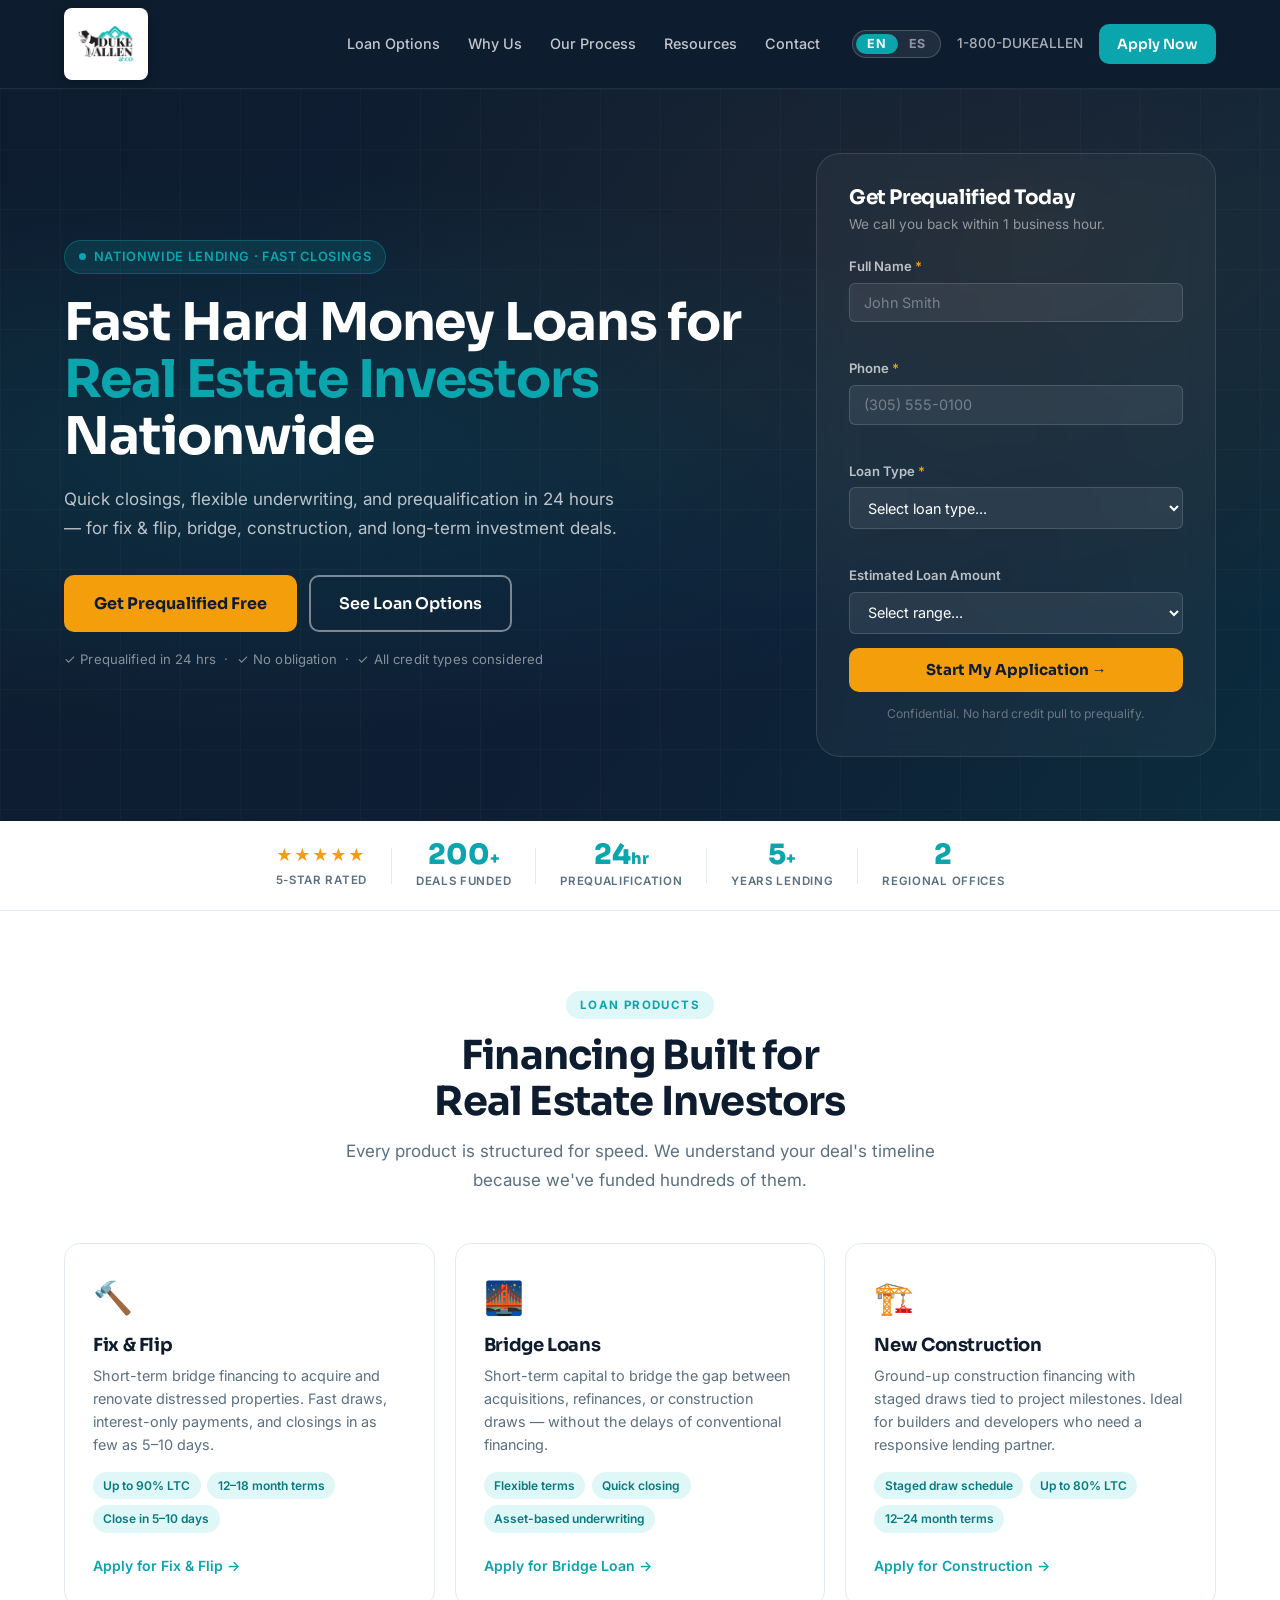
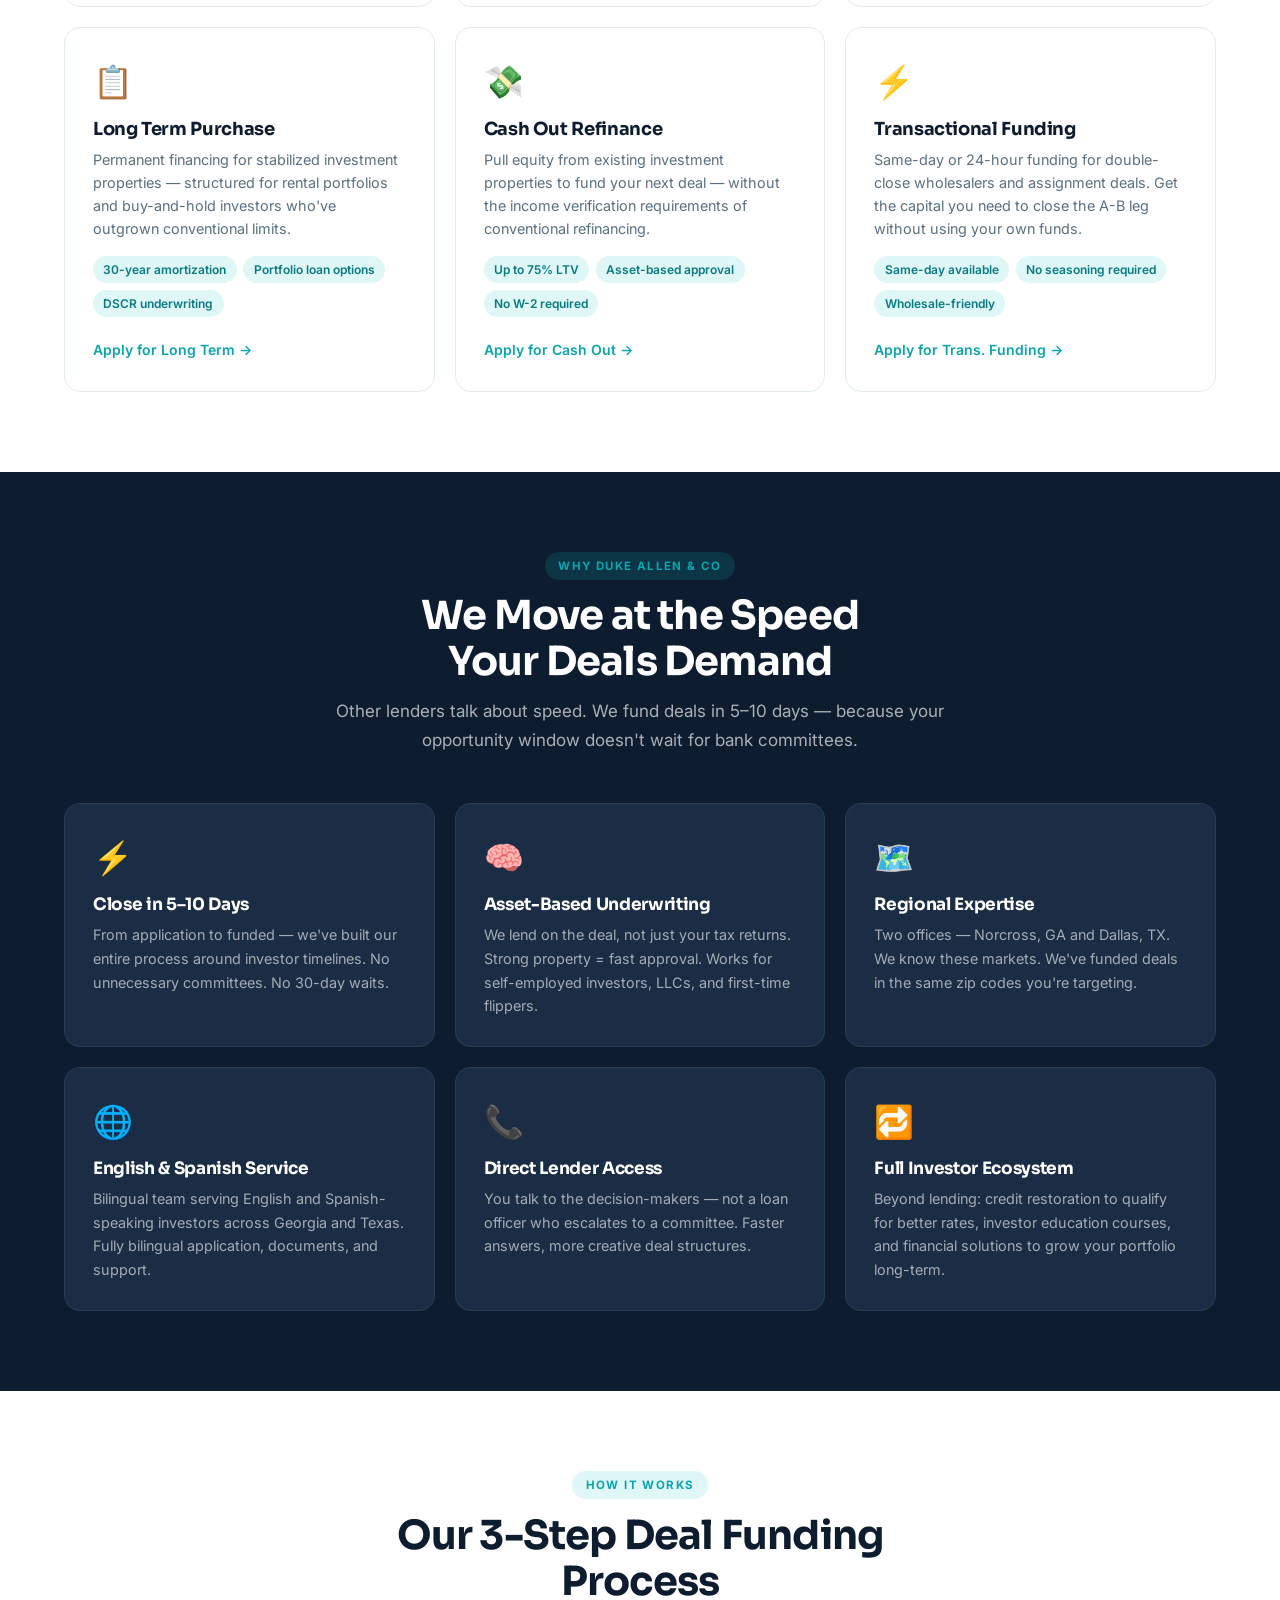
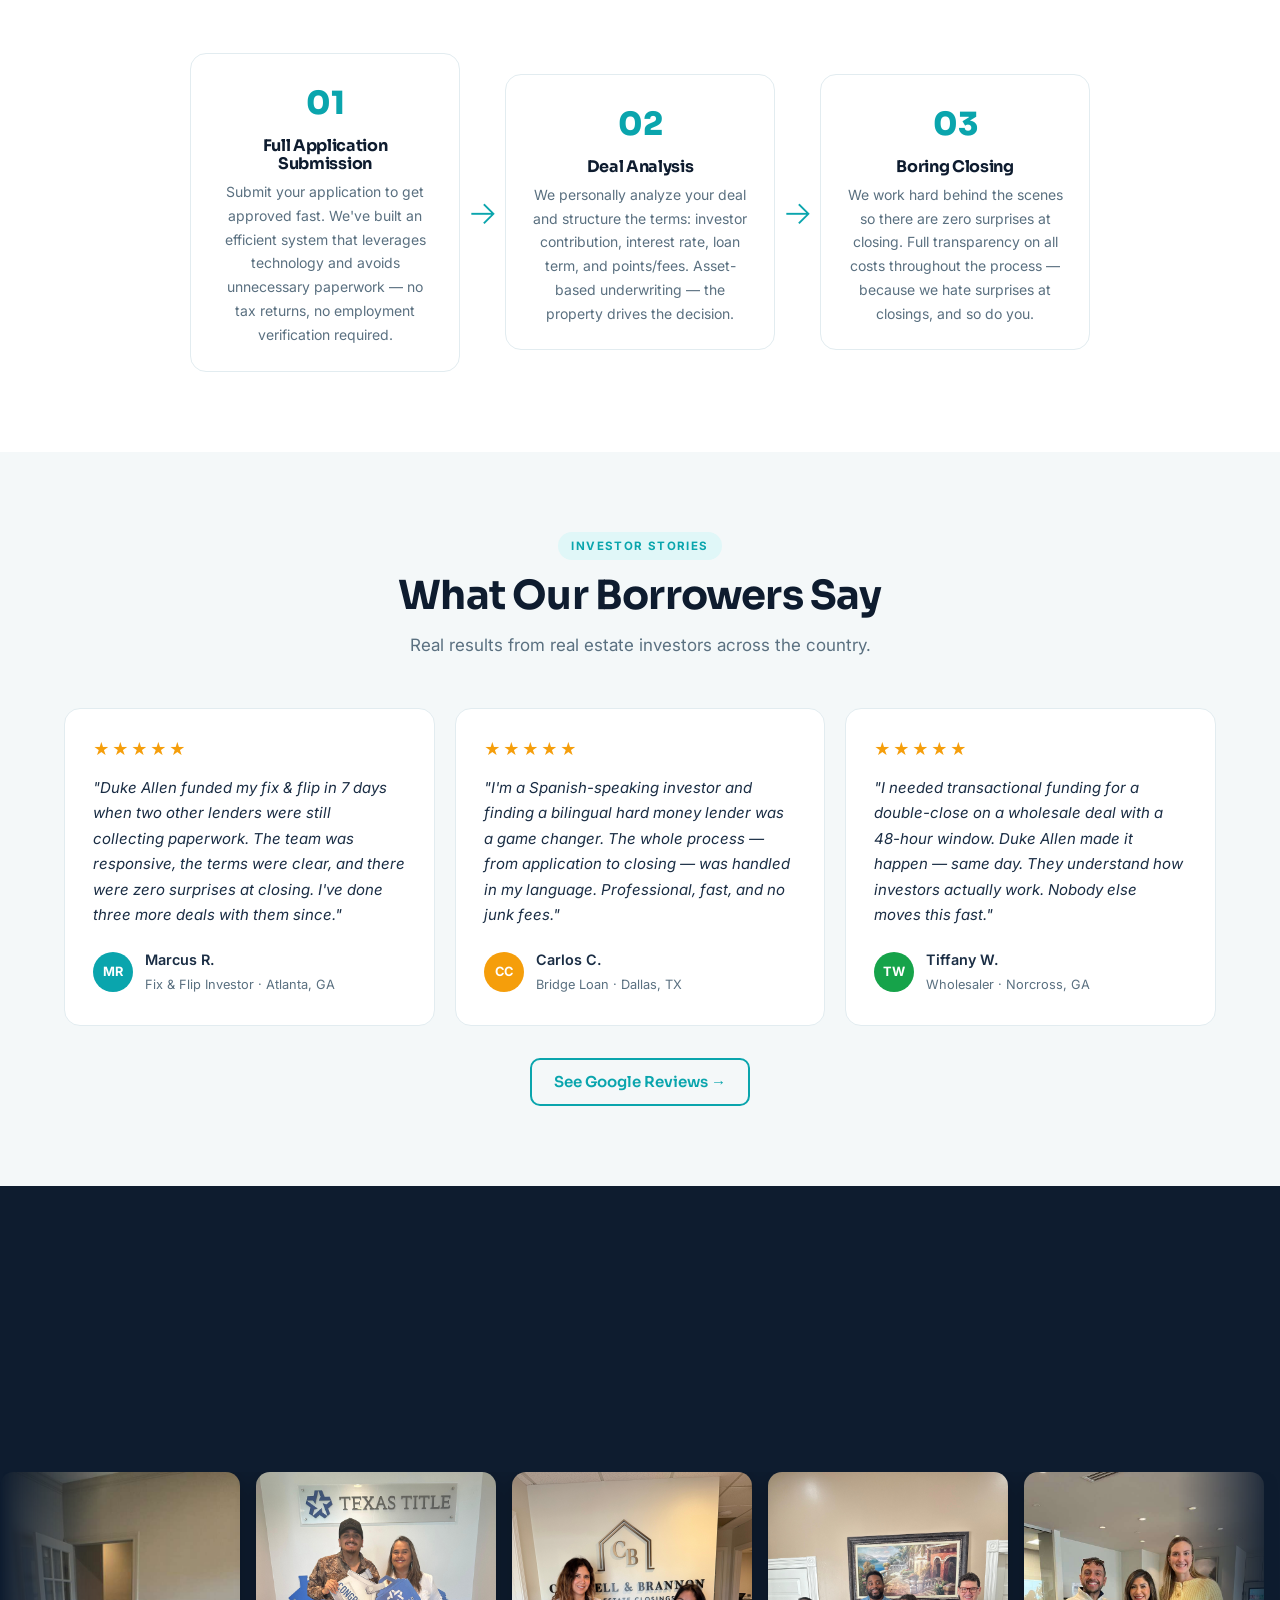
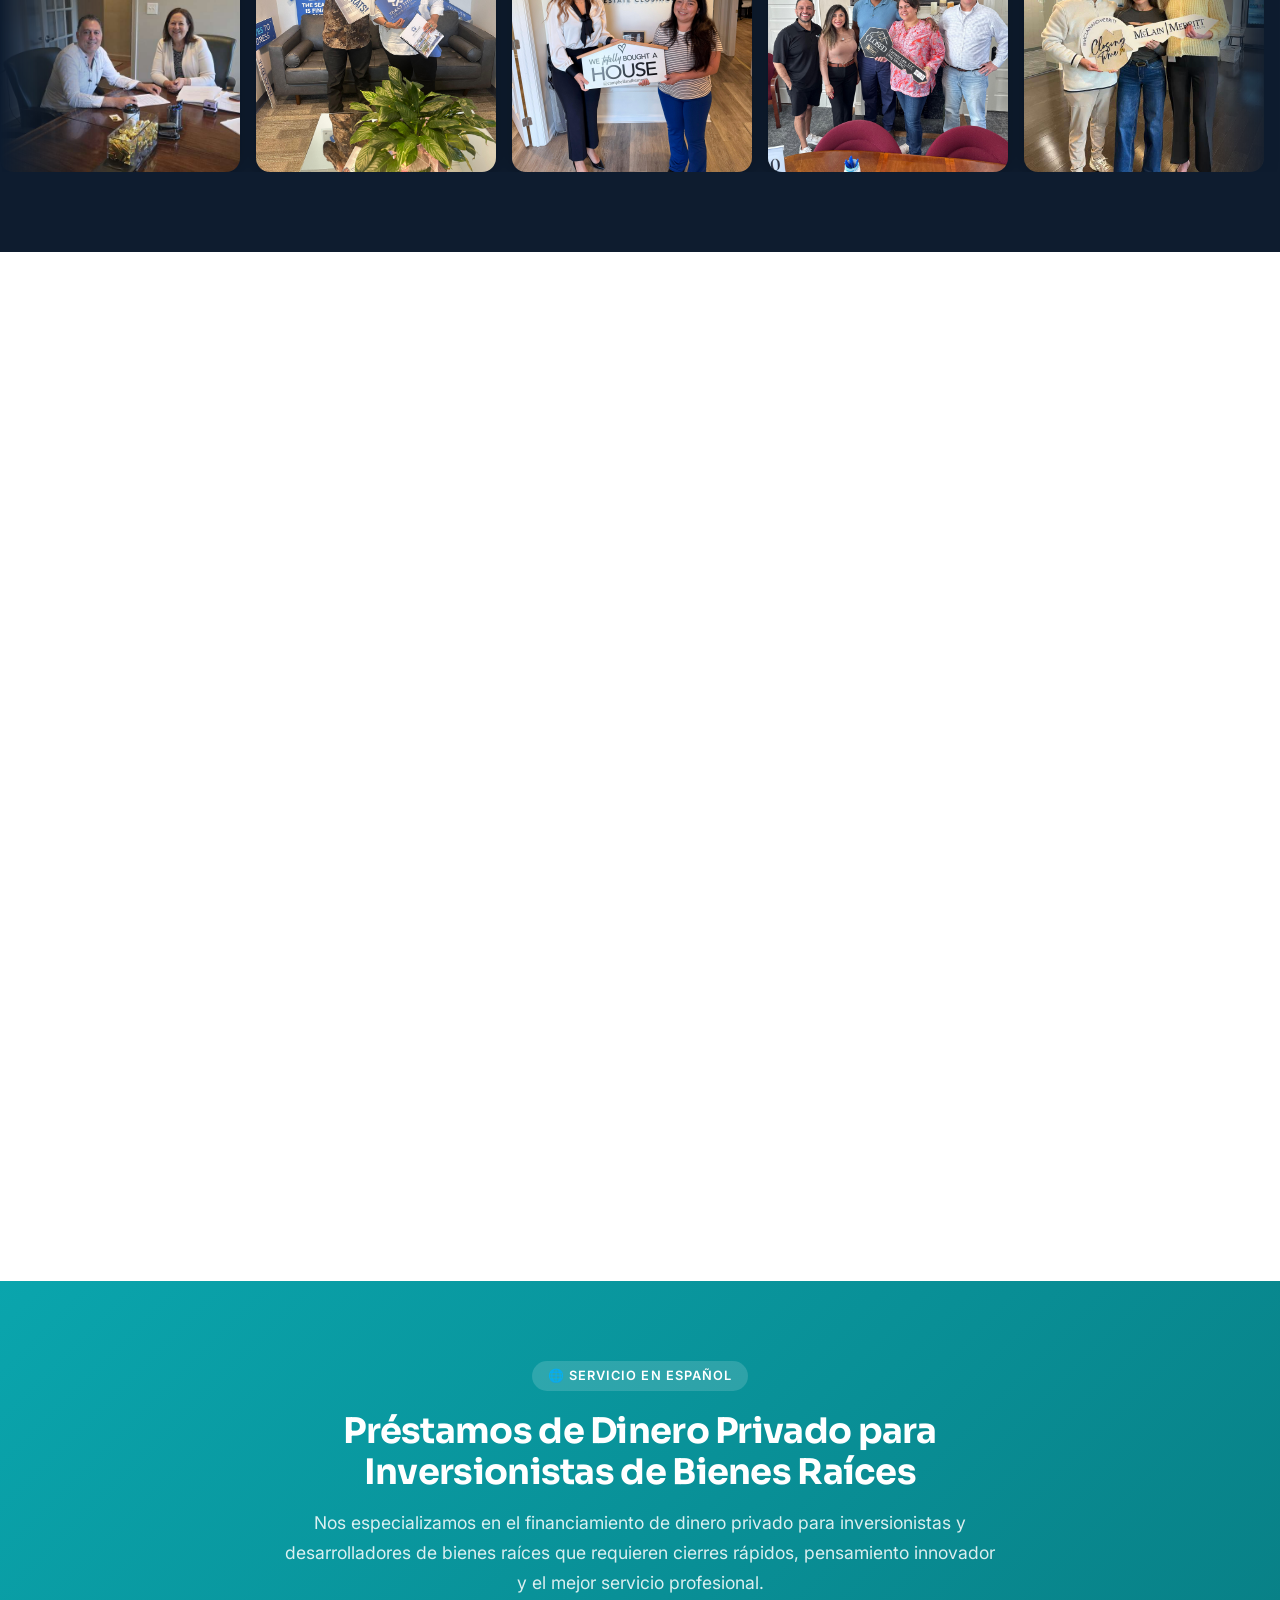
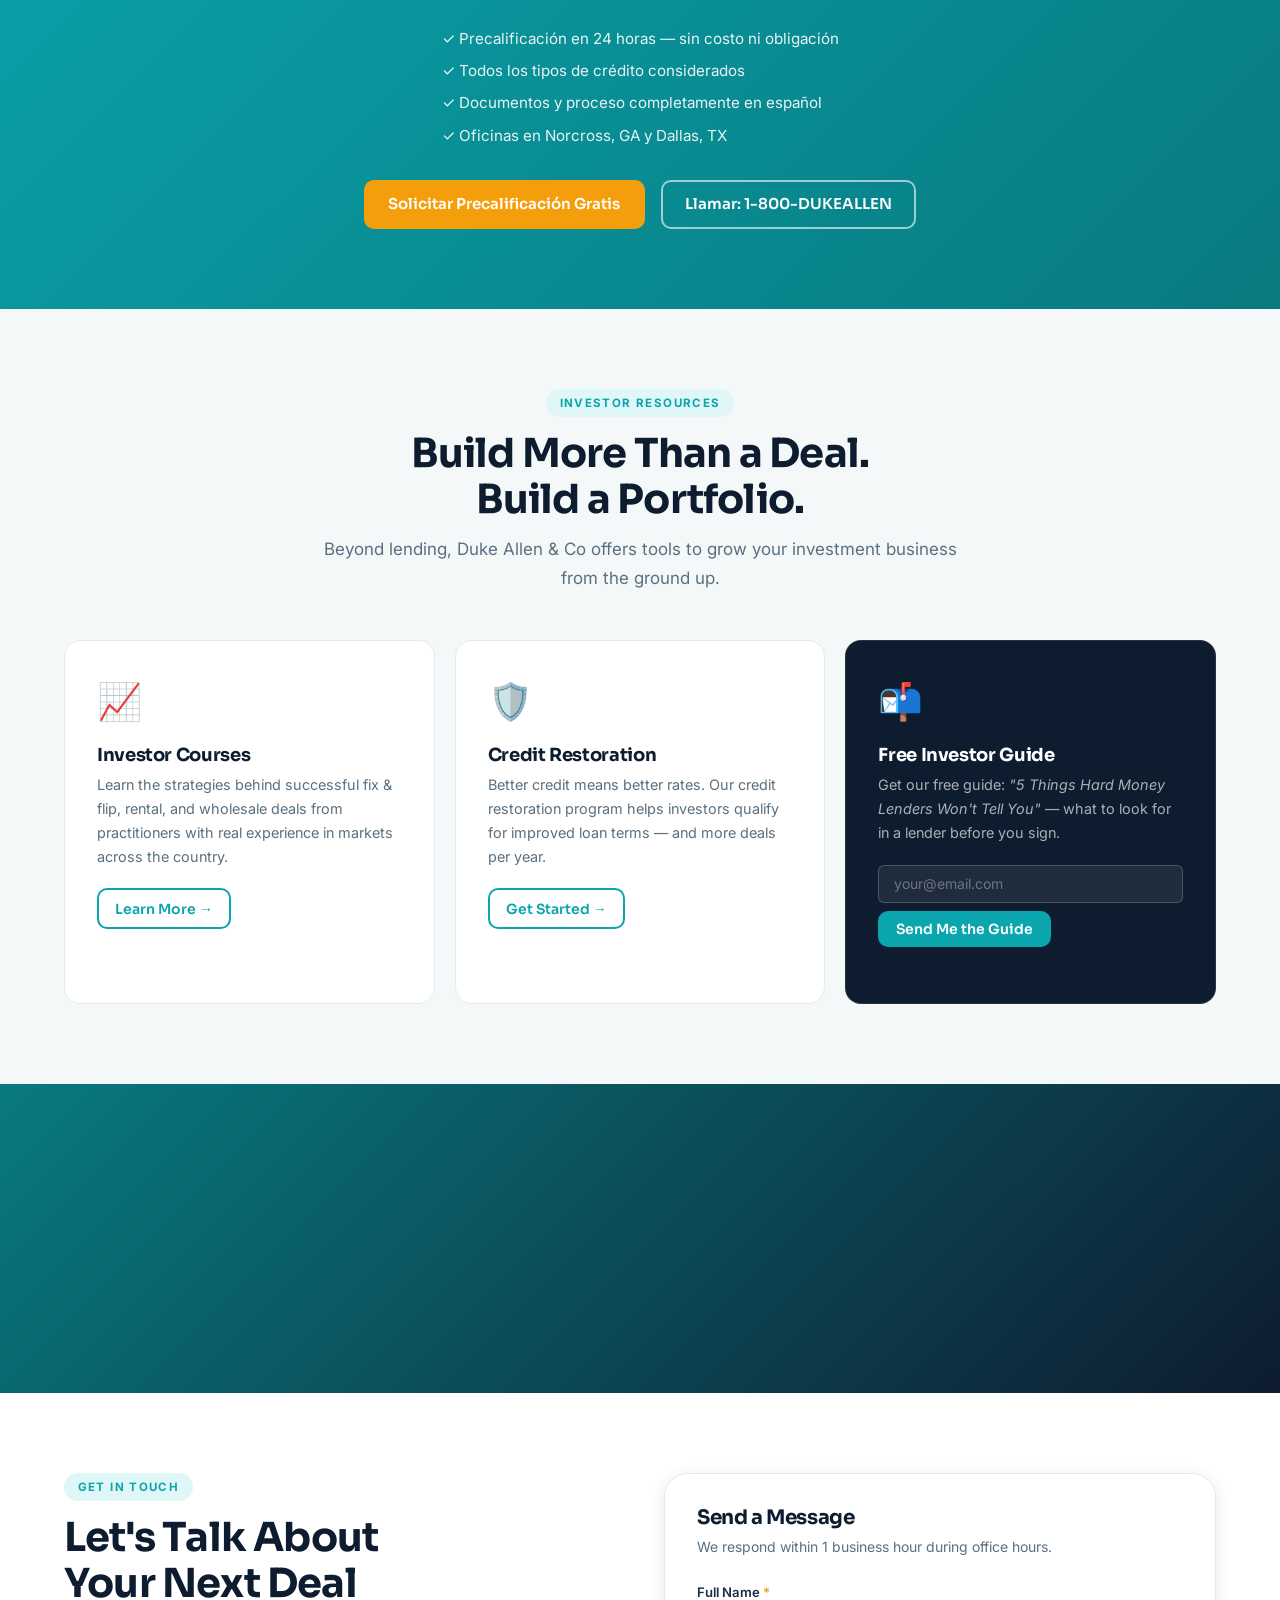
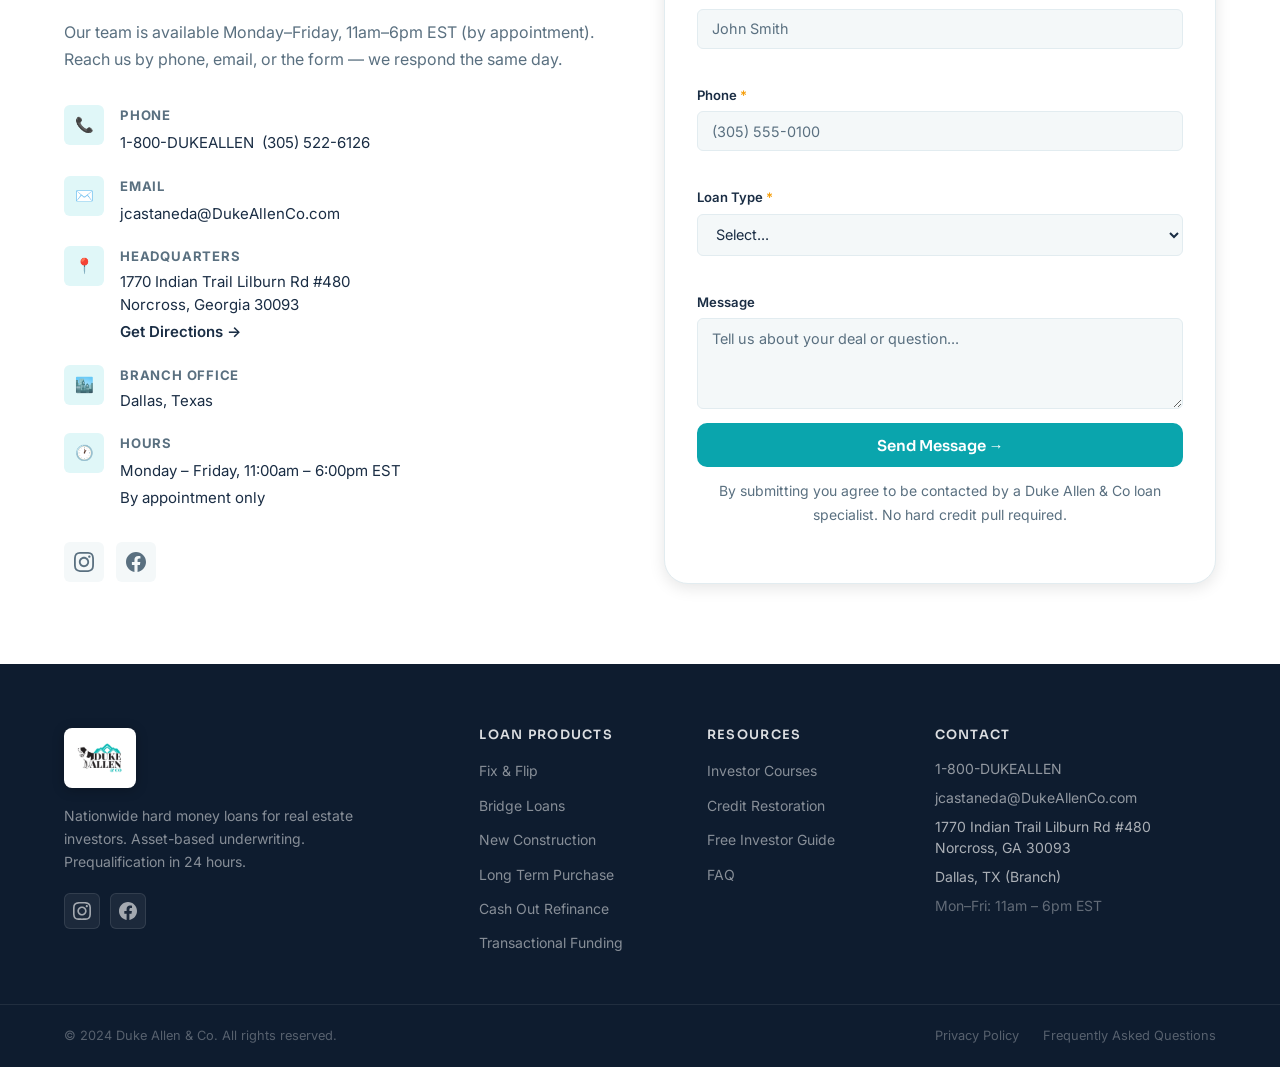
==== commit fea31b85: "Add Real Closings infinite scroll gallery section - 15 client closing photos renamed to clean filena" ====
--- a/index.html
+++ b/index.html
@@ -476,6 +476,54 @@
       </div>
     </section>
 
+    <!-- ===================== CLOSINGS GALLERY ===================== -->
+    <section class="closings-section" id="closings">
+      <div class="container">
+        <div class="section-header fade-in">
+          <span class="section-label">Real Deals</span>
+          <h2>Real Closings. Happy Clients.</h2>
+          <p class="section-sub">Every photo is a funded deal — investors across Georgia, Texas, and beyond who closed with Duke Allen &amp; Co.</p>
+        </div>
+      </div>
+
+      <div class="closings-track-wrapper">
+        <div class="closings-track">
+          <!-- Original set -->
+          <div class="closing-card"><img src="clients/closing-01.jpeg" alt="Duke Allen Co client closing" loading="lazy" /><div class="closing-card-overlay">Deal Closed ✓</div></div>
+          <div class="closing-card"><img src="clients/closing-02.jpeg" alt="Duke Allen Co client closing" loading="lazy" /><div class="closing-card-overlay">Deal Closed ✓</div></div>
+          <div class="closing-card"><img src="clients/closing-03.jpeg" alt="Duke Allen Co client closing" loading="lazy" /><div class="closing-card-overlay">Deal Closed ✓</div></div>
+          <div class="closing-card"><img src="clients/closing-04.jpeg" alt="Duke Allen Co client closing" loading="lazy" /><div class="closing-card-overlay">Deal Closed ✓</div></div>
+          <div class="closing-card"><img src="clients/closing-05.jpeg" alt="Duke Allen Co client closing" loading="lazy" /><div class="closing-card-overlay">Deal Closed ✓</div></div>
+          <div class="closing-card"><img src="clients/closing-06.jpeg" alt="Duke Allen Co client closing" loading="lazy" /><div class="closing-card-overlay">Deal Closed ✓</div></div>
+          <div class="closing-card"><img src="clients/closing-07.jpeg" alt="Duke Allen Co client closing" loading="lazy" /><div class="closing-card-overlay">Deal Closed ✓</div></div>
+          <div class="closing-card"><img src="clients/closing-08.jpeg" alt="Duke Allen Co client closing" loading="lazy" /><div class="closing-card-overlay">Deal Closed ✓</div></div>
+          <div class="closing-card"><img src="clients/closing-09.jpeg" alt="Duke Allen Co client closing" loading="lazy" /><div class="closing-card-overlay">Deal Closed ✓</div></div>
+          <div class="closing-card"><img src="clients/closing-10.jpeg" alt="Duke Allen Co client closing" loading="lazy" /><div class="closing-card-overlay">Deal Closed ✓</div></div>
+          <div class="closing-card"><img src="clients/closing-11.jpeg" alt="Duke Allen Co client closing" loading="lazy" /><div class="closing-card-overlay">Deal Closed ✓</div></div>
+          <div class="closing-card"><img src="clients/closing-12.jpeg" alt="Duke Allen Co client closing" loading="lazy" /><div class="closing-card-overlay">Deal Closed ✓</div></div>
+          <div class="closing-card"><img src="clients/closing-13.jpeg" alt="Duke Allen Co client closing" loading="lazy" /><div class="closing-card-overlay">Deal Closed ✓</div></div>
+          <div class="closing-card"><img src="clients/closing-14.jpeg" alt="Duke Allen Co client closing" loading="lazy" /><div class="closing-card-overlay">Deal Closed ✓</div></div>
+          <div class="closing-card"><img src="clients/closing-15.jpeg" alt="Duke Allen Co client closing" loading="lazy" /><div class="closing-card-overlay">Deal Closed ✓</div></div>
+          <!-- Duplicated for seamless infinite loop -->
+          <div class="closing-card"><img src="clients/closing-01.jpeg" alt="Duke Allen Co client closing" loading="lazy" /><div class="closing-card-overlay">Deal Closed ✓</div></div>
+          <div class="closing-card"><img src="clients/closing-02.jpeg" alt="Duke Allen Co client closing" loading="lazy" /><div class="closing-card-overlay">Deal Closed ✓</div></div>
+          <div class="closing-card"><img src="clients/closing-03.jpeg" alt="Duke Allen Co client closing" loading="lazy" /><div class="closing-card-overlay">Deal Closed ✓</div></div>
+          <div class="closing-card"><img src="clients/closing-04.jpeg" alt="Duke Allen Co client closing" loading="lazy" /><div class="closing-card-overlay">Deal Closed ✓</div></div>
+          <div class="closing-card"><img src="clients/closing-05.jpeg" alt="Duke Allen Co client closing" loading="lazy" /><div class="closing-card-overlay">Deal Closed ✓</div></div>
+          <div class="closing-card"><img src="clients/closing-06.jpeg" alt="Duke Allen Co client closing" loading="lazy" /><div class="closing-card-overlay">Deal Closed ✓</div></div>
+          <div class="closing-card"><img src="clients/closing-07.jpeg" alt="Duke Allen Co client closing" loading="lazy" /><div class="closing-card-overlay">Deal Closed ✓</div></div>
+          <div class="closing-card"><img src="clients/closing-08.jpeg" alt="Duke Allen Co client closing" loading="lazy" /><div class="closing-card-overlay">Deal Closed ✓</div></div>
+          <div class="closing-card"><img src="clients/closing-09.jpeg" alt="Duke Allen Co client closing" loading="lazy" /><div class="closing-card-overlay">Deal Closed ✓</div></div>
+          <div class="closing-card"><img src="clients/closing-10.jpeg" alt="Duke Allen Co client closing" loading="lazy" /><div class="closing-card-overlay">Deal Closed ✓</div></div>
+          <div class="closing-card"><img src="clients/closing-11.jpeg" alt="Duke Allen Co client closing" loading="lazy" /><div class="closing-card-overlay">Deal Closed ✓</div></div>
+          <div class="closing-card"><img src="clients/closing-12.jpeg" alt="Duke Allen Co client closing" loading="lazy" /><div class="closing-card-overlay">Deal Closed ✓</div></div>
+          <div class="closing-card"><img src="clients/closing-13.jpeg" alt="Duke Allen Co client closing" loading="lazy" /><div class="closing-card-overlay">Deal Closed ✓</div></div>
+          <div class="closing-card"><img src="clients/closing-14.jpeg" alt="Duke Allen Co client closing" loading="lazy" /><div class="closing-card-overlay">Deal Closed ✓</div></div>
+          <div class="closing-card"><img src="clients/closing-15.jpeg" alt="Duke Allen Co client closing" loading="lazy" /><div class="closing-card-overlay">Deal Closed ✓</div></div>
+        </div>
+      </div>
+    </section>
+
     <!-- ===================== TEAM ===================== -->
     <!-- Resolves: B2 — team presence added to homepage -->
     <section class="section team-section" id="team">
--- a/style.css
+++ b/style.css
@@ -770,6 +770,67 @@
 .testimonial-author strong { display: block; font-size: 0.9rem; font-weight: 600; }
 .testimonial-author span { font-size: 0.8rem; color: var(--color-text-muted); }
 .testimonial-cta { text-align: center; }
+
+/* === CLOSINGS GALLERY === */
+.closings-section { background: var(--color-dark); overflow: hidden; padding: 80px 0; }
+.closings-section .section-label { color: var(--color-primary); }
+.closings-section h2 { color: #fff; }
+.closings-section .section-sub { color: rgba(255,255,255,0.6); }
+
+.closings-track-wrapper {
+  overflow: hidden;
+  margin-top: 48px;
+  -webkit-mask: linear-gradient(to right, transparent 0%, black 8%, black 92%, transparent 100%);
+  mask: linear-gradient(to right, transparent 0%, black 8%, black 92%, transparent 100%);
+}
+.closings-track {
+  display: flex;
+  gap: 16px;
+  width: max-content;
+  animation: closings-scroll 50s linear infinite;
+}
+.closings-track:hover { animation-play-state: paused; }
+@keyframes closings-scroll {
+  from { transform: translateX(0); }
+  to   { transform: translateX(-50%); }
+}
+.closing-card {
+  width: 240px;
+  height: 300px;
+  border-radius: 14px;
+  overflow: hidden;
+  flex-shrink: 0;
+  position: relative;
+  box-shadow: 0 4px 20px rgba(0,0,0,0.3);
+  transition: transform 0.3s ease, box-shadow 0.3s ease;
+}
+.closing-card:hover {
+  transform: scale(1.04);
+  box-shadow: 0 12px 40px rgba(0,0,0,0.5);
+}
+.closing-card img {
+  width: 100%;
+  height: 100%;
+  object-fit: cover;
+  object-position: top center;
+  display: block;
+}
+.closing-card-overlay {
+  position: absolute;
+  bottom: 0;
+  left: 0;
+  right: 0;
+  padding: 20px 14px 14px;
+  background: linear-gradient(to top, rgba(14,28,47,0.85) 0%, transparent 100%);
+  color: #fff;
+  font-size: 0.78rem;
+  font-weight: 600;
+  letter-spacing: 0.04em;
+  text-transform: uppercase;
+  opacity: 0;
+  transition: opacity 0.3s ease;
+}
+.closing-card:hover .closing-card-overlay { opacity: 1; }
 
 /* === TEAM === */
 .team-grid {
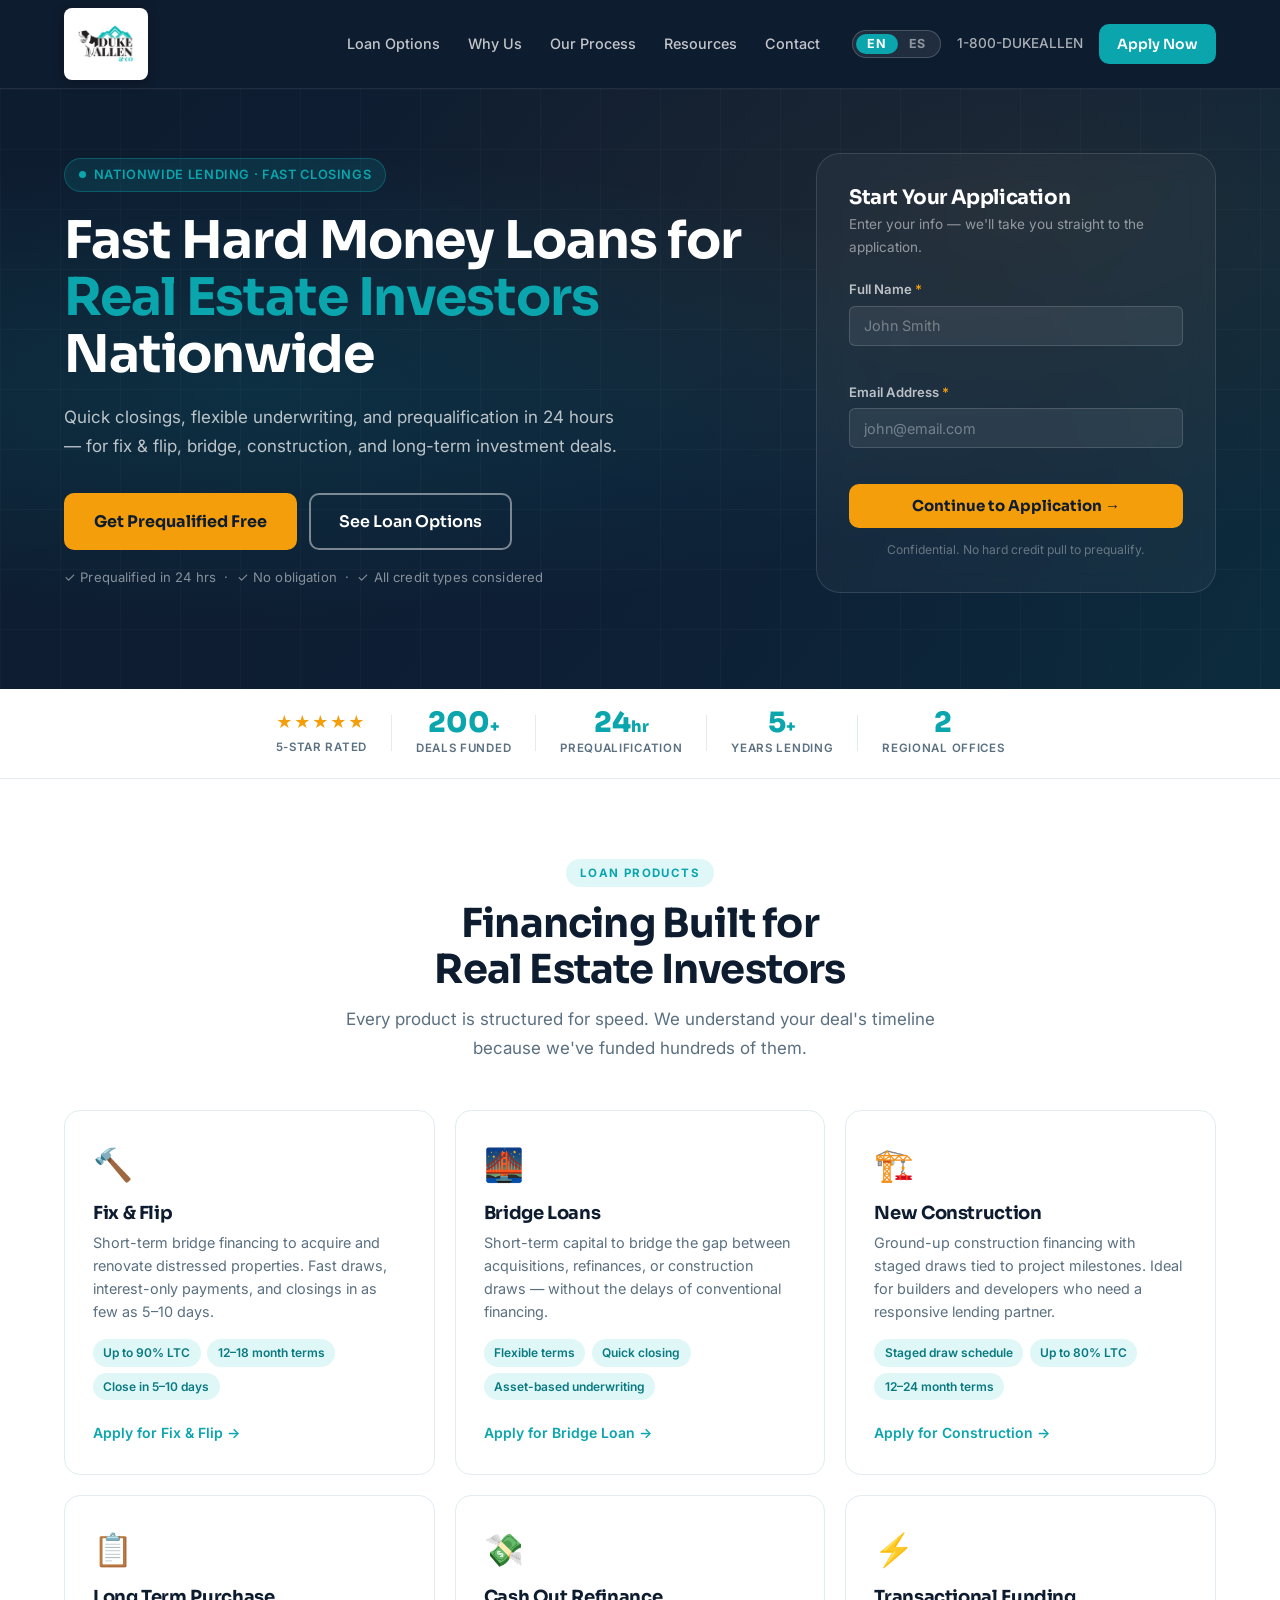
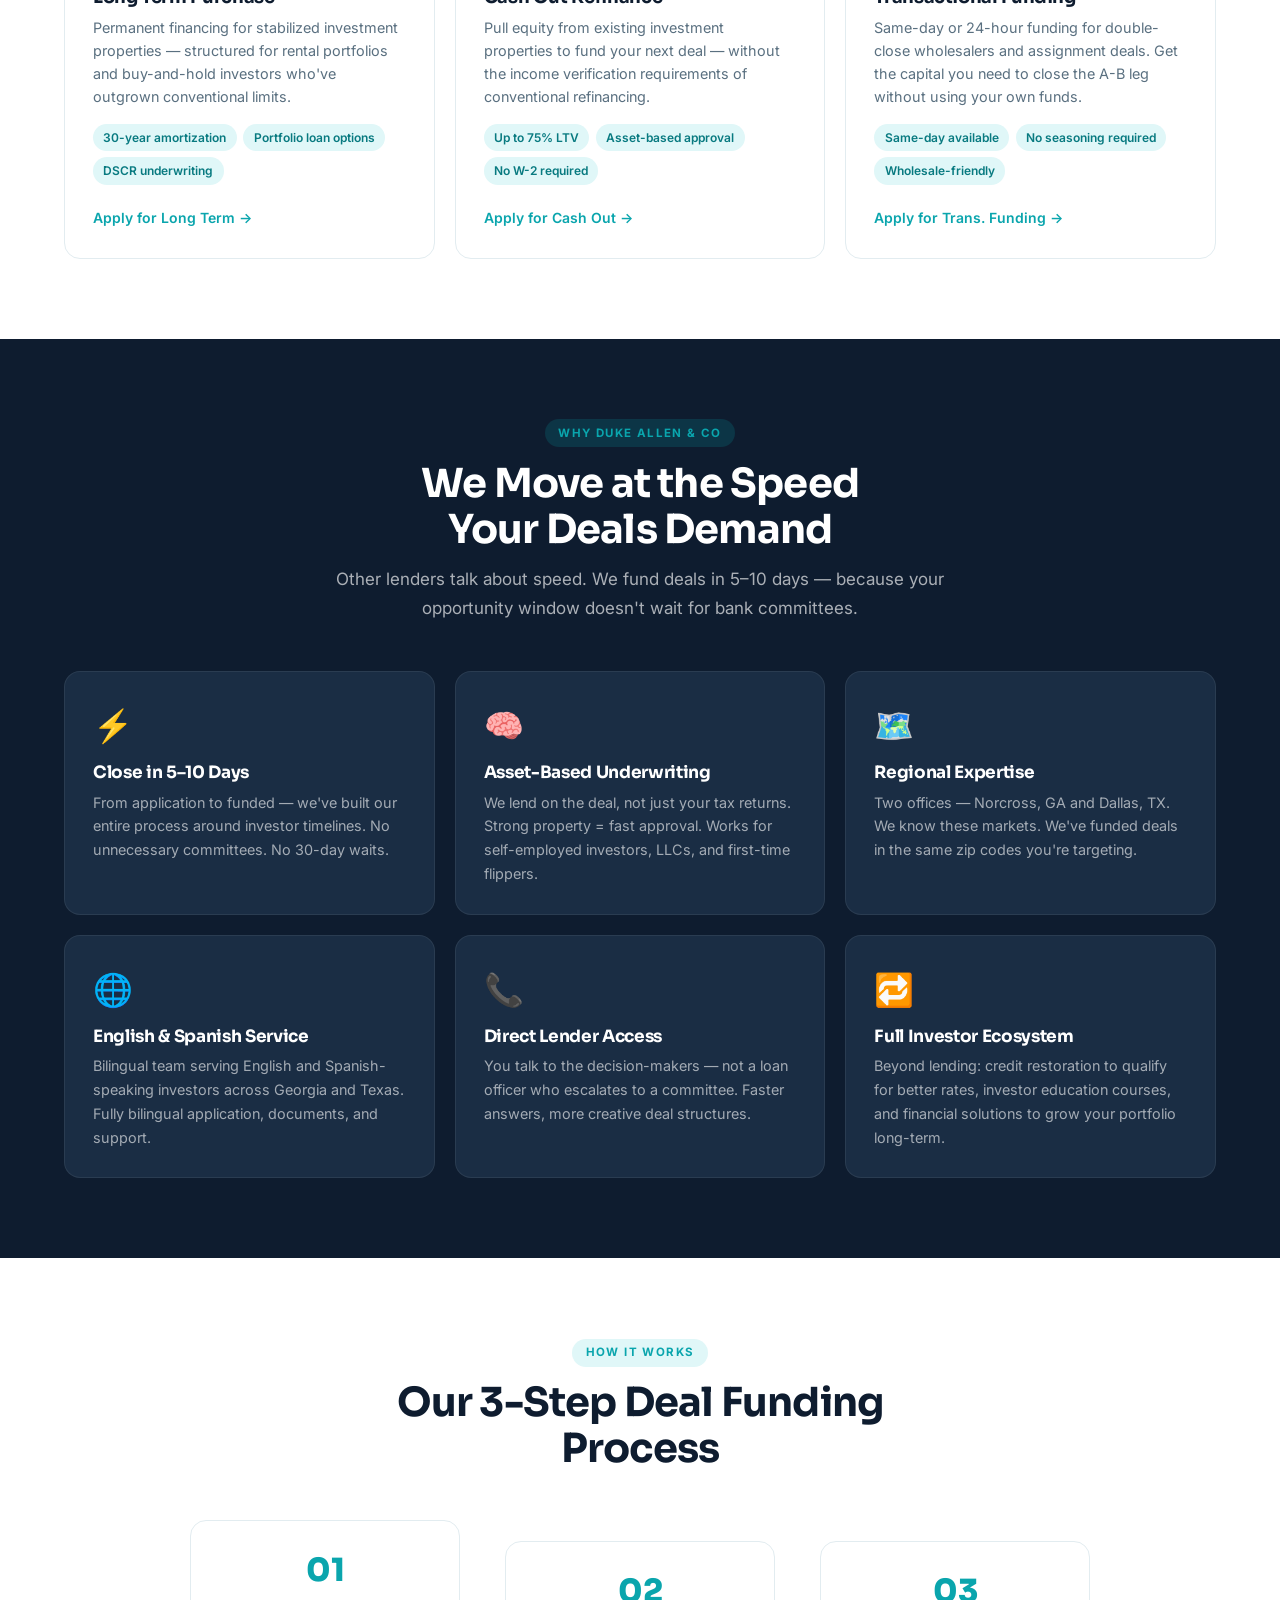
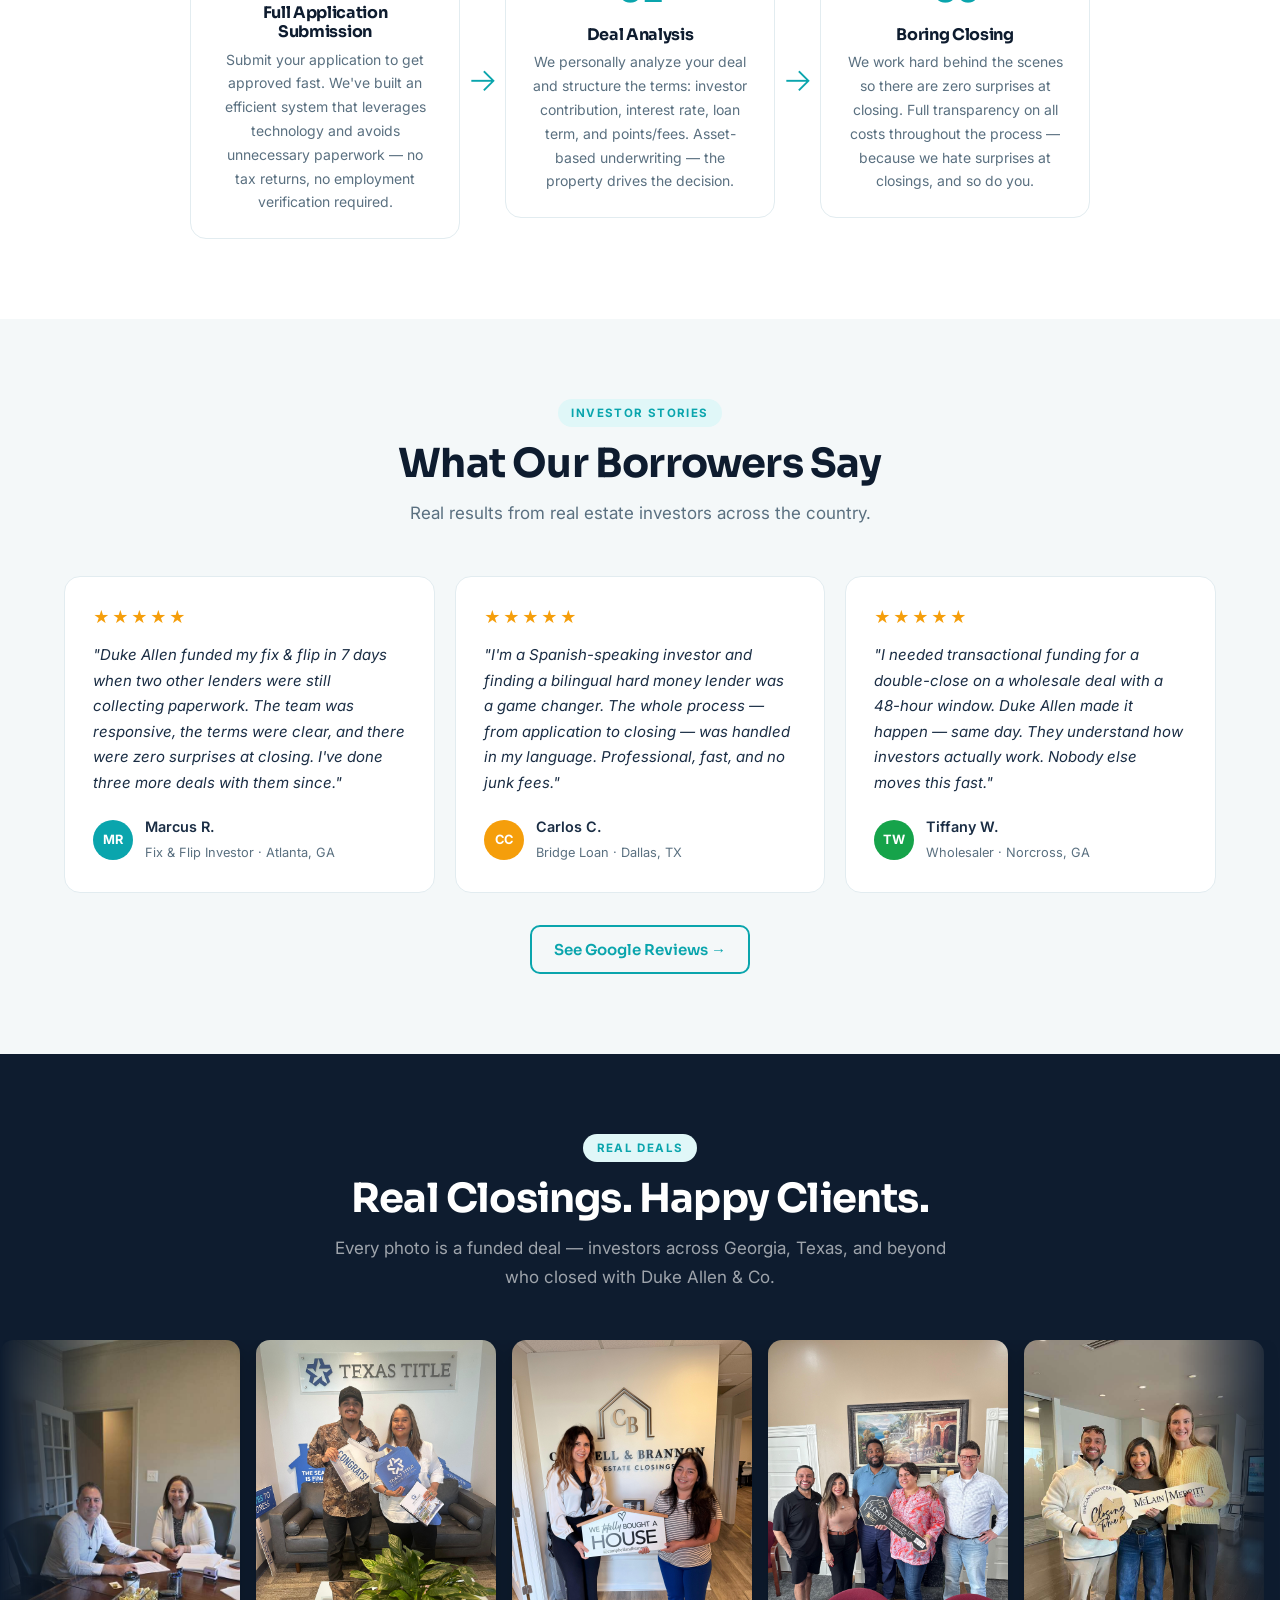
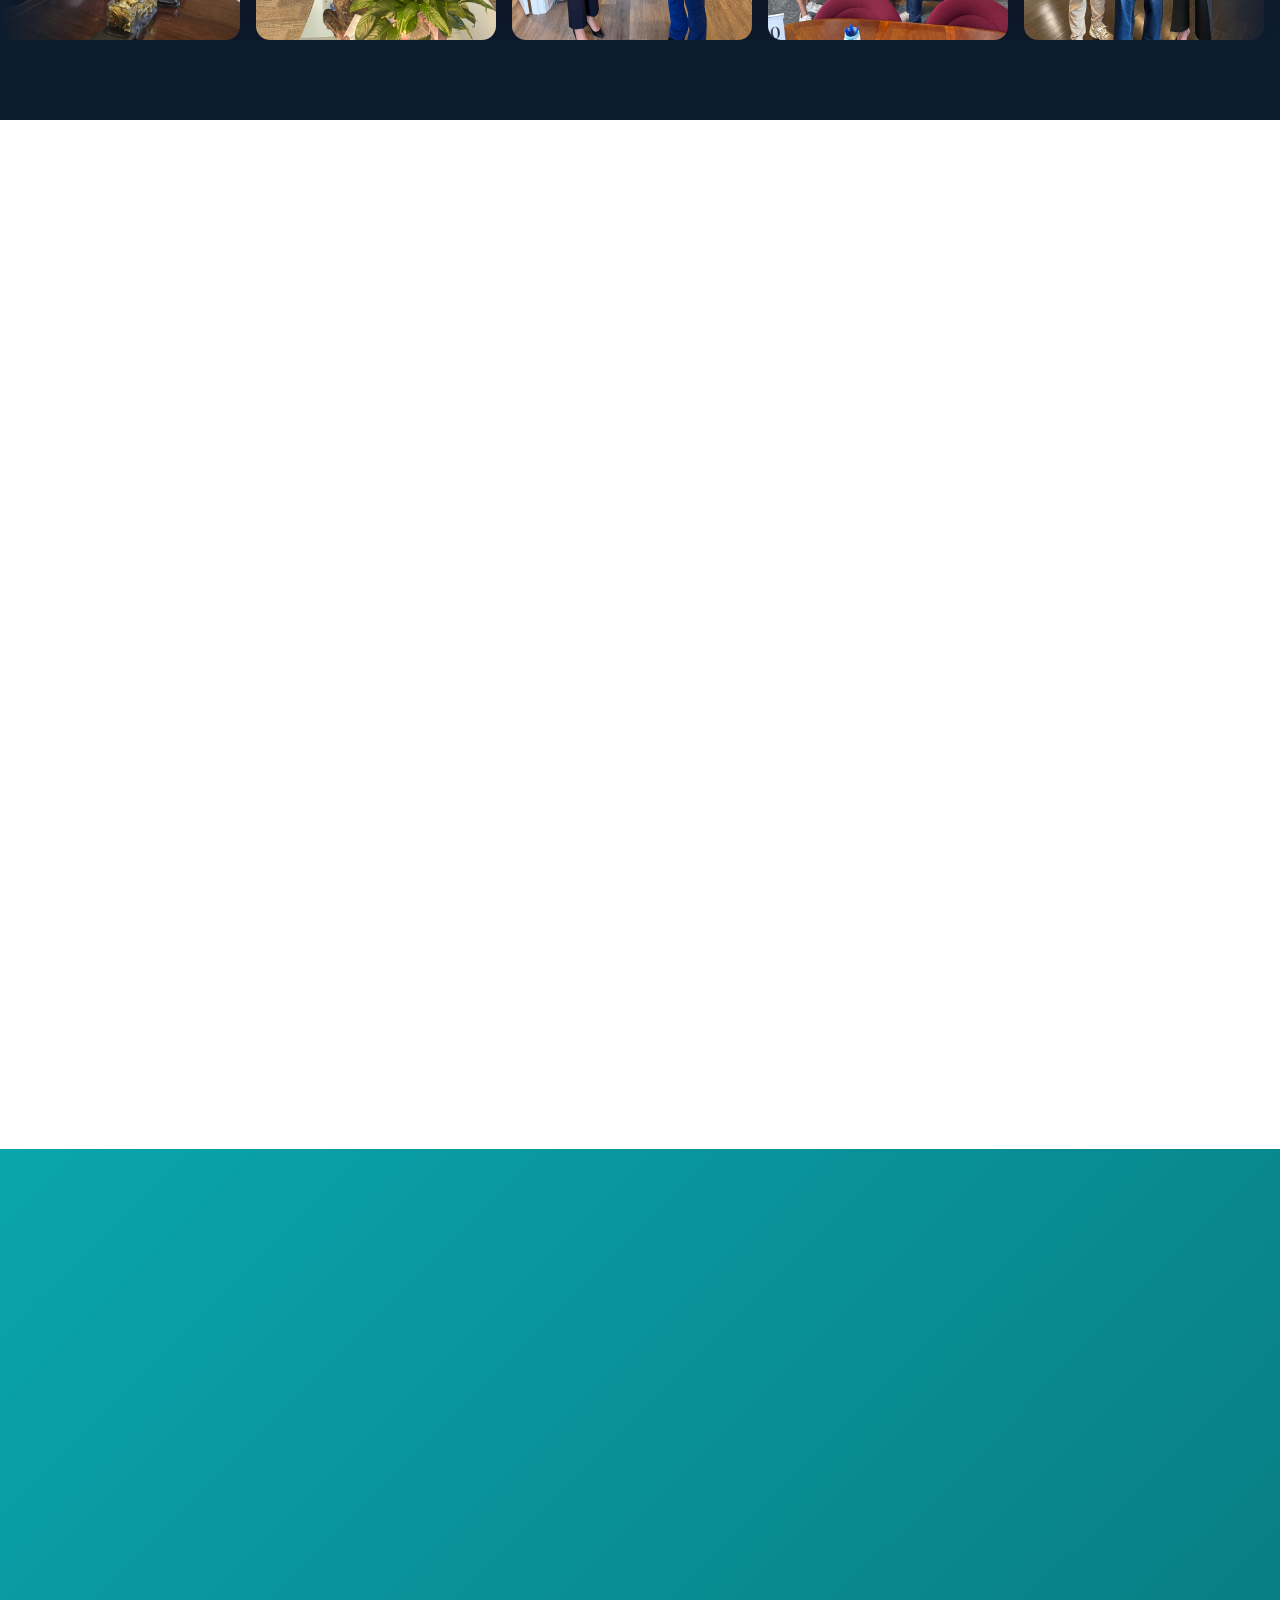
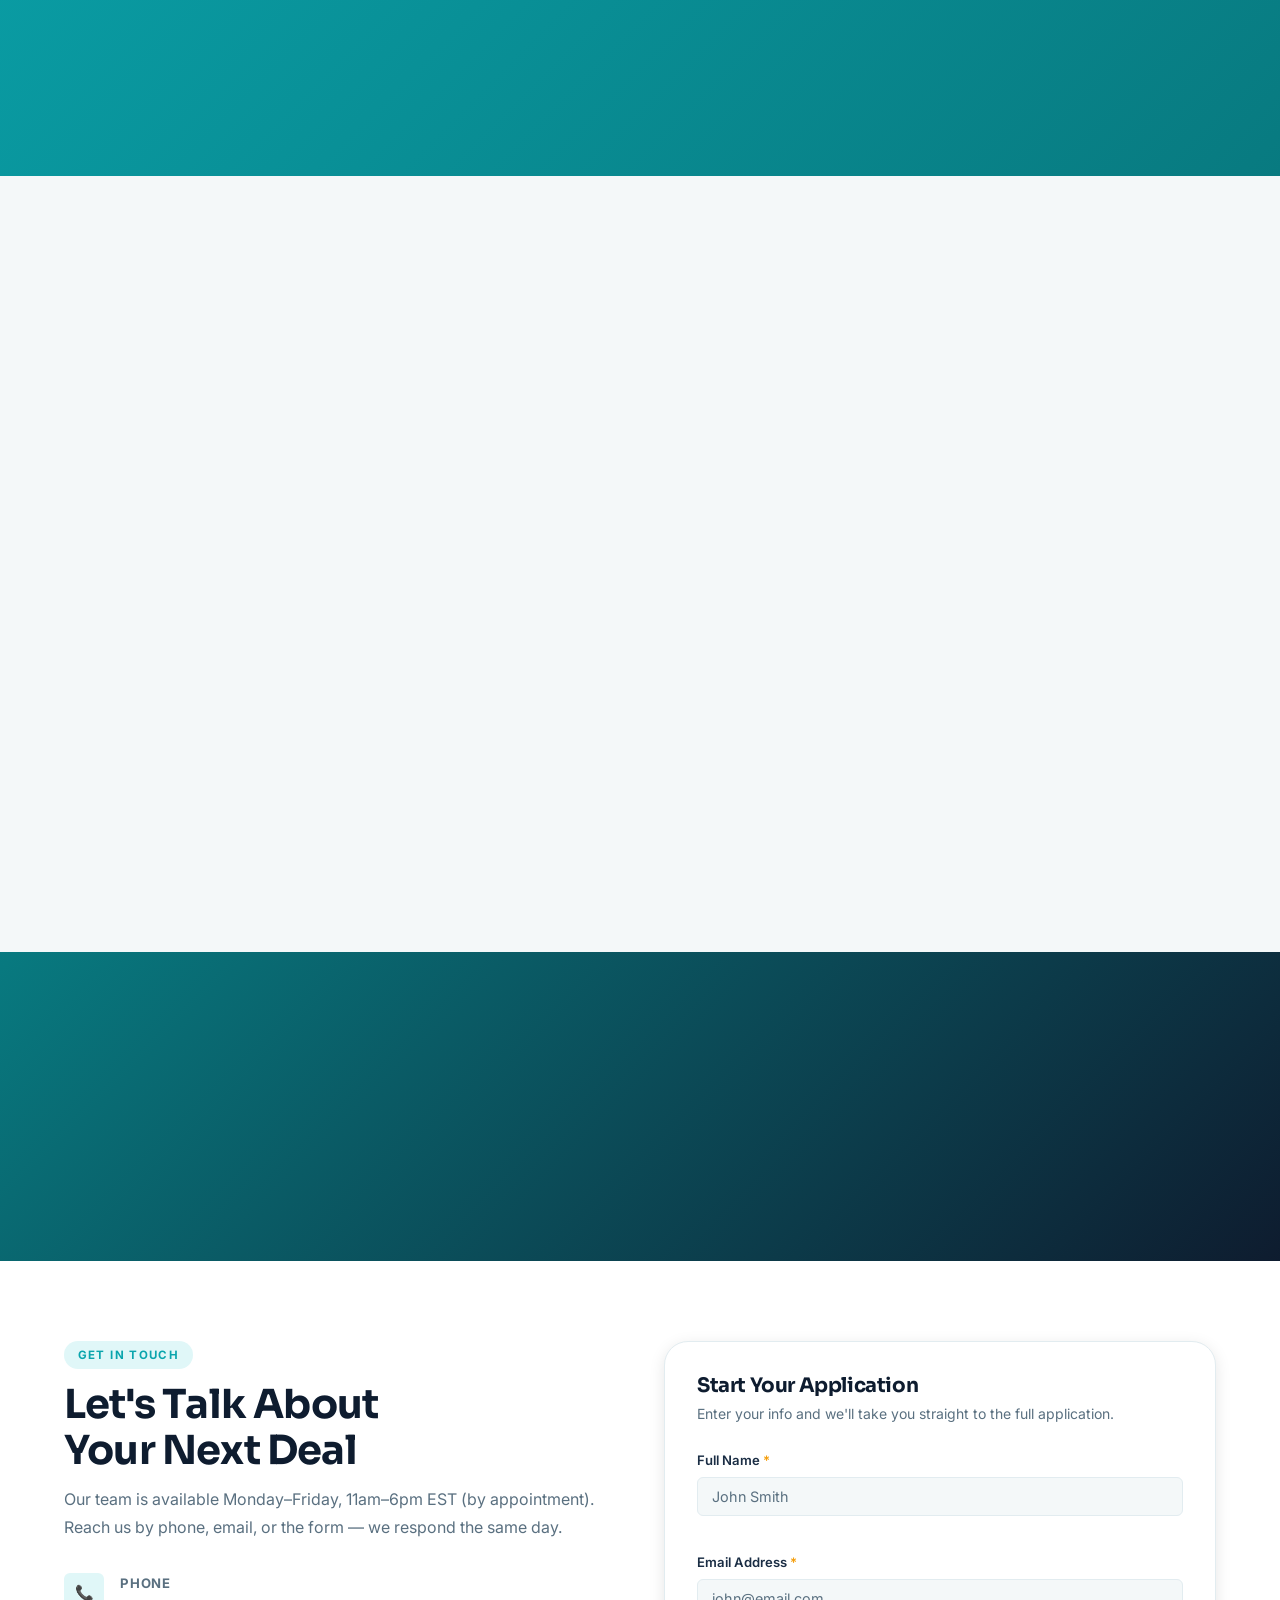
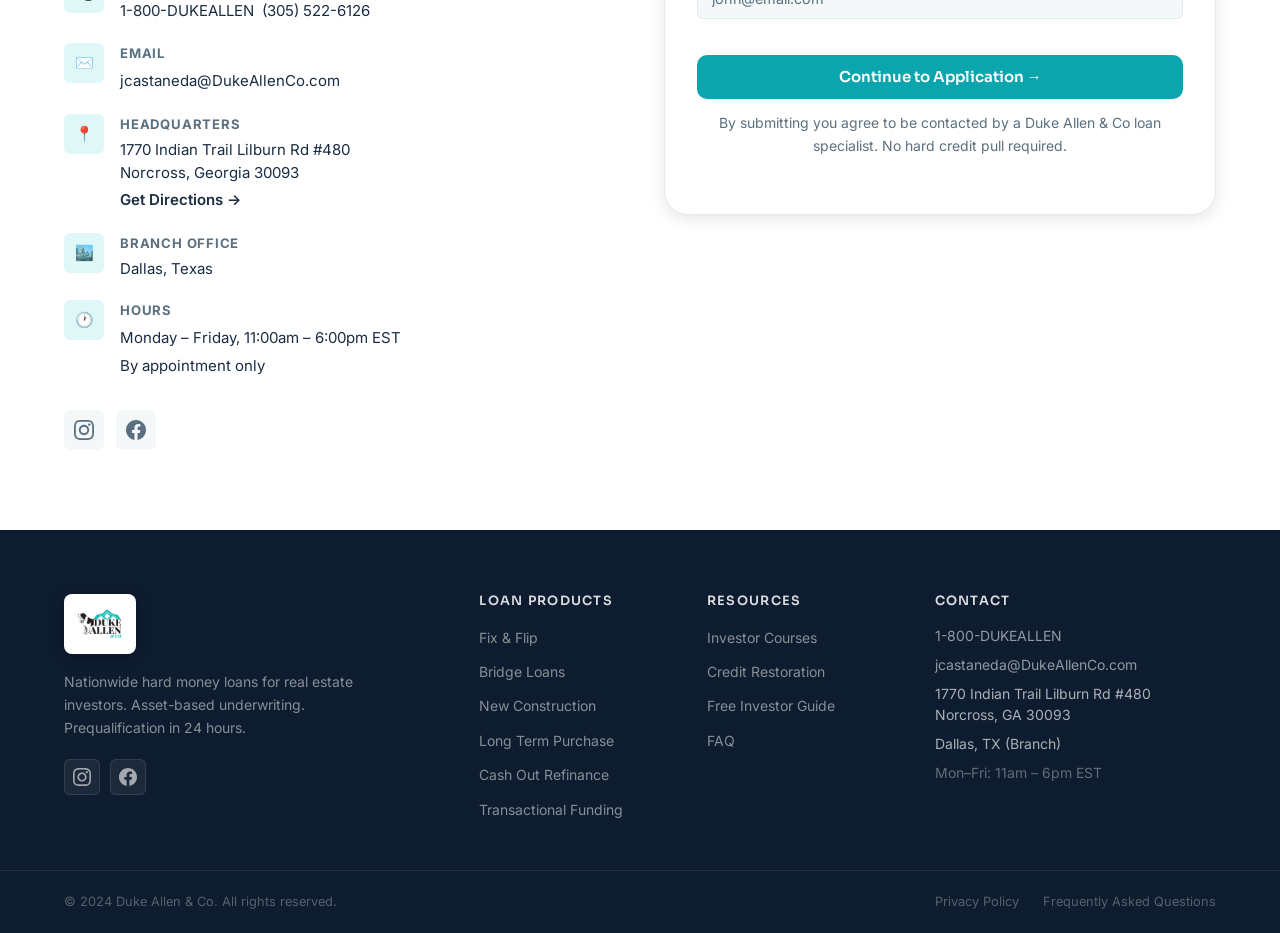
==== commit 9896d048: "Slim forms to Name + Email with Lendingwise redirect - Both English forms (hero + contact) reduced t" ====
--- a/index.html
+++ b/index.html
@@ -148,45 +148,22 @@
 
         <!-- Right: Above-fold prequalification form — fixes CV4 -->
         <div class="hero-form-card fade-in fade-in-delay">
-          <h3 class="form-card-title">Get Prequalified Today</h3>
-          <p class="form-card-sub">We call you back within 1 business hour.</p>
-          <form class="prequalify-form" id="hero-form" novalidate>
+          <h3 class="form-card-title">Start Your Application</h3>
+          <p class="form-card-sub">Enter your info — we'll take you straight to the application.</p>
+          <form class="prequalify-form" id="hero-form" name="prequalify" netlify novalidate>
+            <input type="hidden" name="form-name" value="prequalify" />
             <div class="form-group">
               <label for="hero-name">Full Name <span class="required">*</span></label>
               <input type="text" id="hero-name" name="name" placeholder="John Smith" required />
               <span class="field-error" id="hero-name-error"></span>
             </div>
             <div class="form-group">
-              <label for="hero-phone">Phone <span class="required">*</span></label>
-              <input type="tel" id="hero-phone" name="phone" placeholder="(305) 555-0100" required />
-              <span class="field-error" id="hero-phone-error"></span>
-            </div>
-            <div class="form-group">
-              <label for="hero-loan-type">Loan Type <span class="required">*</span></label>
-              <select id="hero-loan-type" name="loan_type" required>
-                <option value="">Select loan type...</option>
-                <option>Fix &amp; Flip</option>
-                <option>Bridge Loan</option>
-                <option>New Construction</option>
-                <option>Long Term Purchase</option>
-                <option>Cash Out Refinance</option>
-                <option>Transactional Funding</option>
-              </select>
-              <span class="field-error" id="hero-loan-error"></span>
-            </div>
-            <div class="form-group">
-              <label for="hero-amount">Estimated Loan Amount</label>
-              <select id="hero-amount" name="loan_amount">
-                <option value="">Select range...</option>
-                <option>Under $100K</option>
-                <option>$100K – $250K</option>
-                <option>$250K – $500K</option>
-                <option>$500K – $1M</option>
-                <option>$1M+</option>
-              </select>
+              <label for="hero-email">Email Address <span class="required">*</span></label>
+              <input type="email" id="hero-email" name="email" placeholder="john@email.com" required />
+              <span class="field-error" id="hero-email-error"></span>
             </div>
             <button type="submit" class="btn btn-accent btn-full">
-              Start My Application →
+              Continue to Application →
             </button>
           </form>
           <p class="form-disclaimer">
@@ -738,40 +715,22 @@
 
         <!-- CV3 fix: Reduced to 3 core fields + loan type. Was 5 fields. -->
         <div class="contact-form-card fade-in">
-          <h3>Send a Message</h3>
-          <p>We respond within 1 business hour during office hours.</p>
-          <form class="contact-form" id="contact-form" novalidate>
+          <h3>Start Your Application</h3>
+          <p>Enter your info and we'll take you straight to the full application.</p>
+          <form class="contact-form" id="contact-form" name="contact" netlify novalidate>
+            <input type="hidden" name="form-name" value="contact" />
             <div class="form-group">
               <label for="cf-name">Full Name <span class="required">*</span></label>
               <input type="text" id="cf-name" name="name" placeholder="John Smith" required />
               <span class="field-error" id="cf-name-error"></span>
             </div>
             <div class="form-group">
-              <label for="cf-phone">Phone <span class="required">*</span></label>
-              <input type="tel" id="cf-phone" name="phone" placeholder="(305) 555-0100" required />
-              <span class="field-error" id="cf-phone-error"></span>
-            </div>
-            <div class="form-group">
-              <label for="cf-loan">Loan Type <span class="required">*</span></label>
-              <select id="cf-loan" name="loan_type" required>
-                <option value="">Select...</option>
-                <option>Fix &amp; Flip</option>
-                <option>Bridge Loan</option>
-                <option>New Construction</option>
-                <option>Long Term Purchase</option>
-                <option>Cash Out Refinance</option>
-                <option>Transactional Funding</option>
-                <option>Credit Restoration</option>
-                <option>Other</option>
-              </select>
-              <span class="field-error" id="cf-loan-error"></span>
-            </div>
-            <div class="form-group">
-              <label for="cf-message">Message</label>
-              <textarea id="cf-message" name="message" rows="4" placeholder="Tell us about your deal or question..."></textarea>
+              <label for="cf-email">Email Address <span class="required">*</span></label>
+              <input type="email" id="cf-email" name="email" placeholder="john@email.com" required />
+              <span class="field-error" id="cf-email-error"></span>
             </div>
             <button type="submit" class="btn btn-primary btn-full">
-              Send Message →
+              Continue to Application →
             </button>
           </form>
           <p class="form-disclaimer">
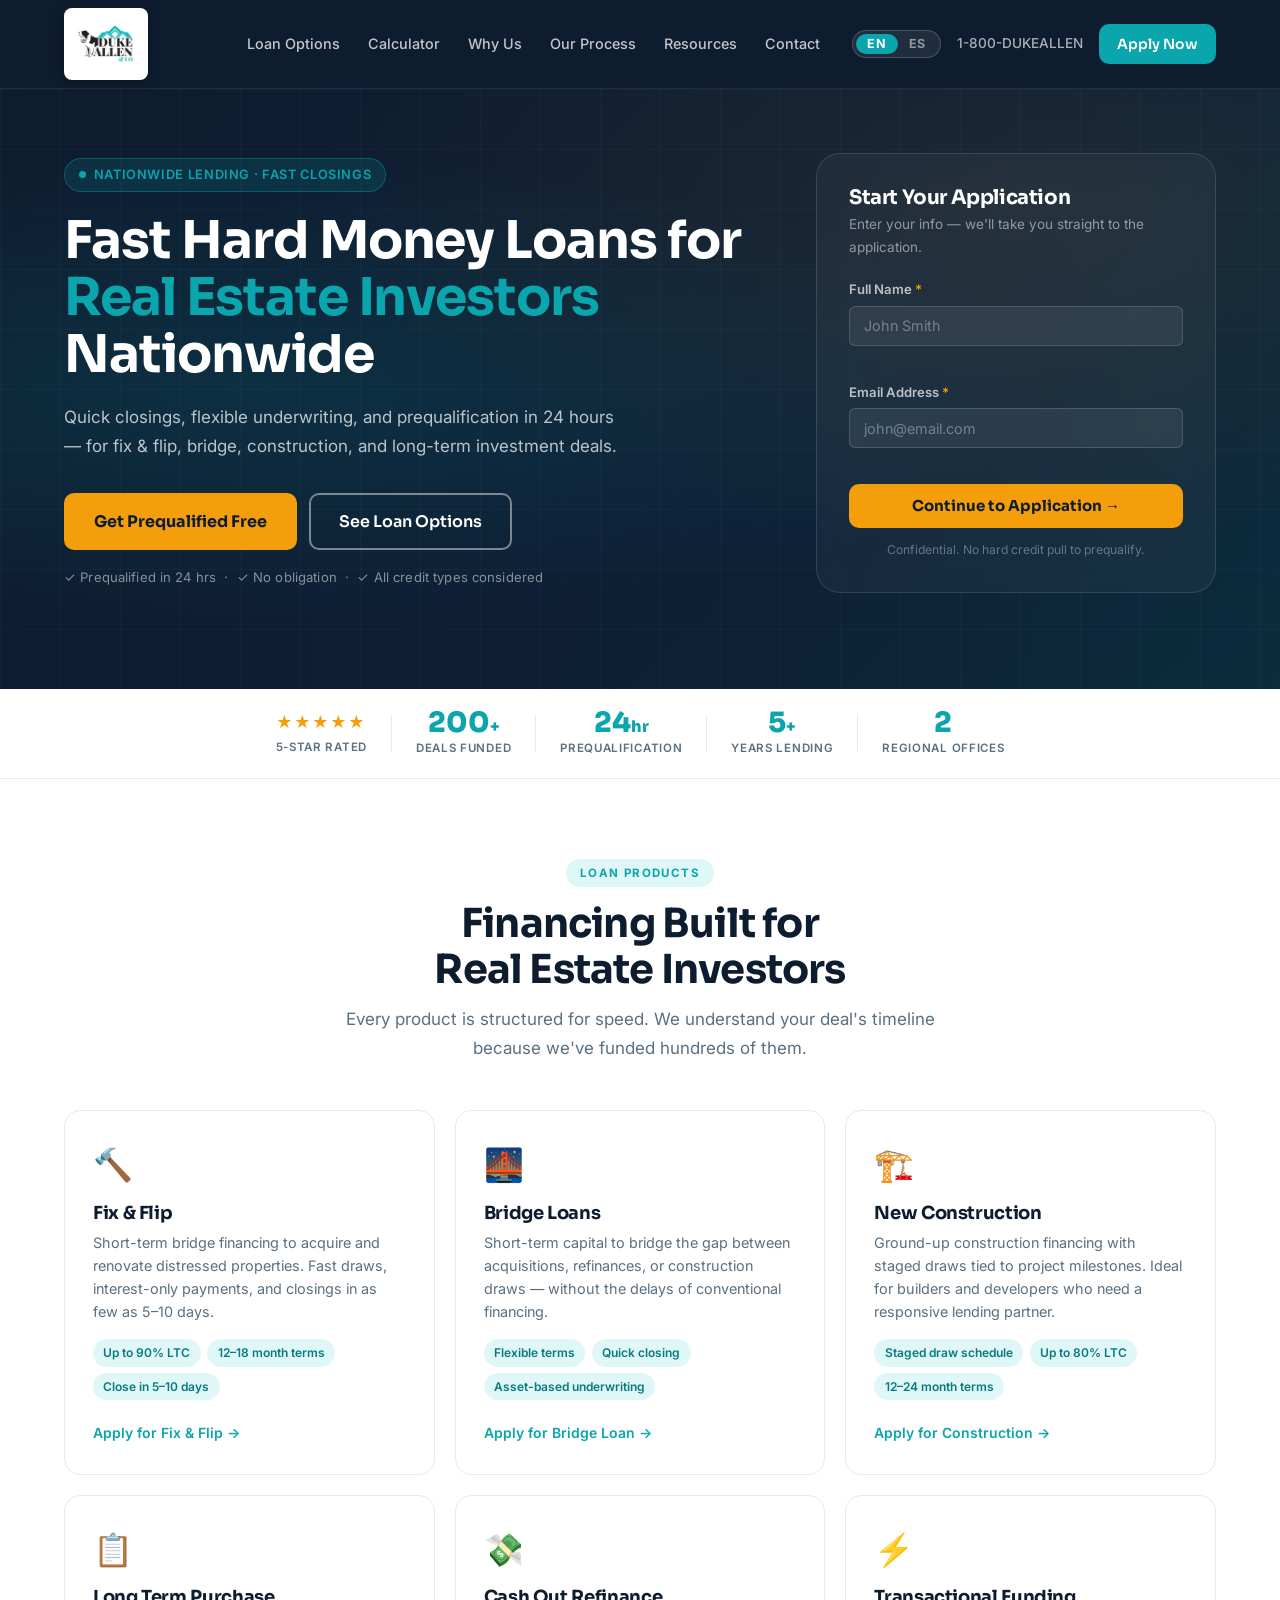
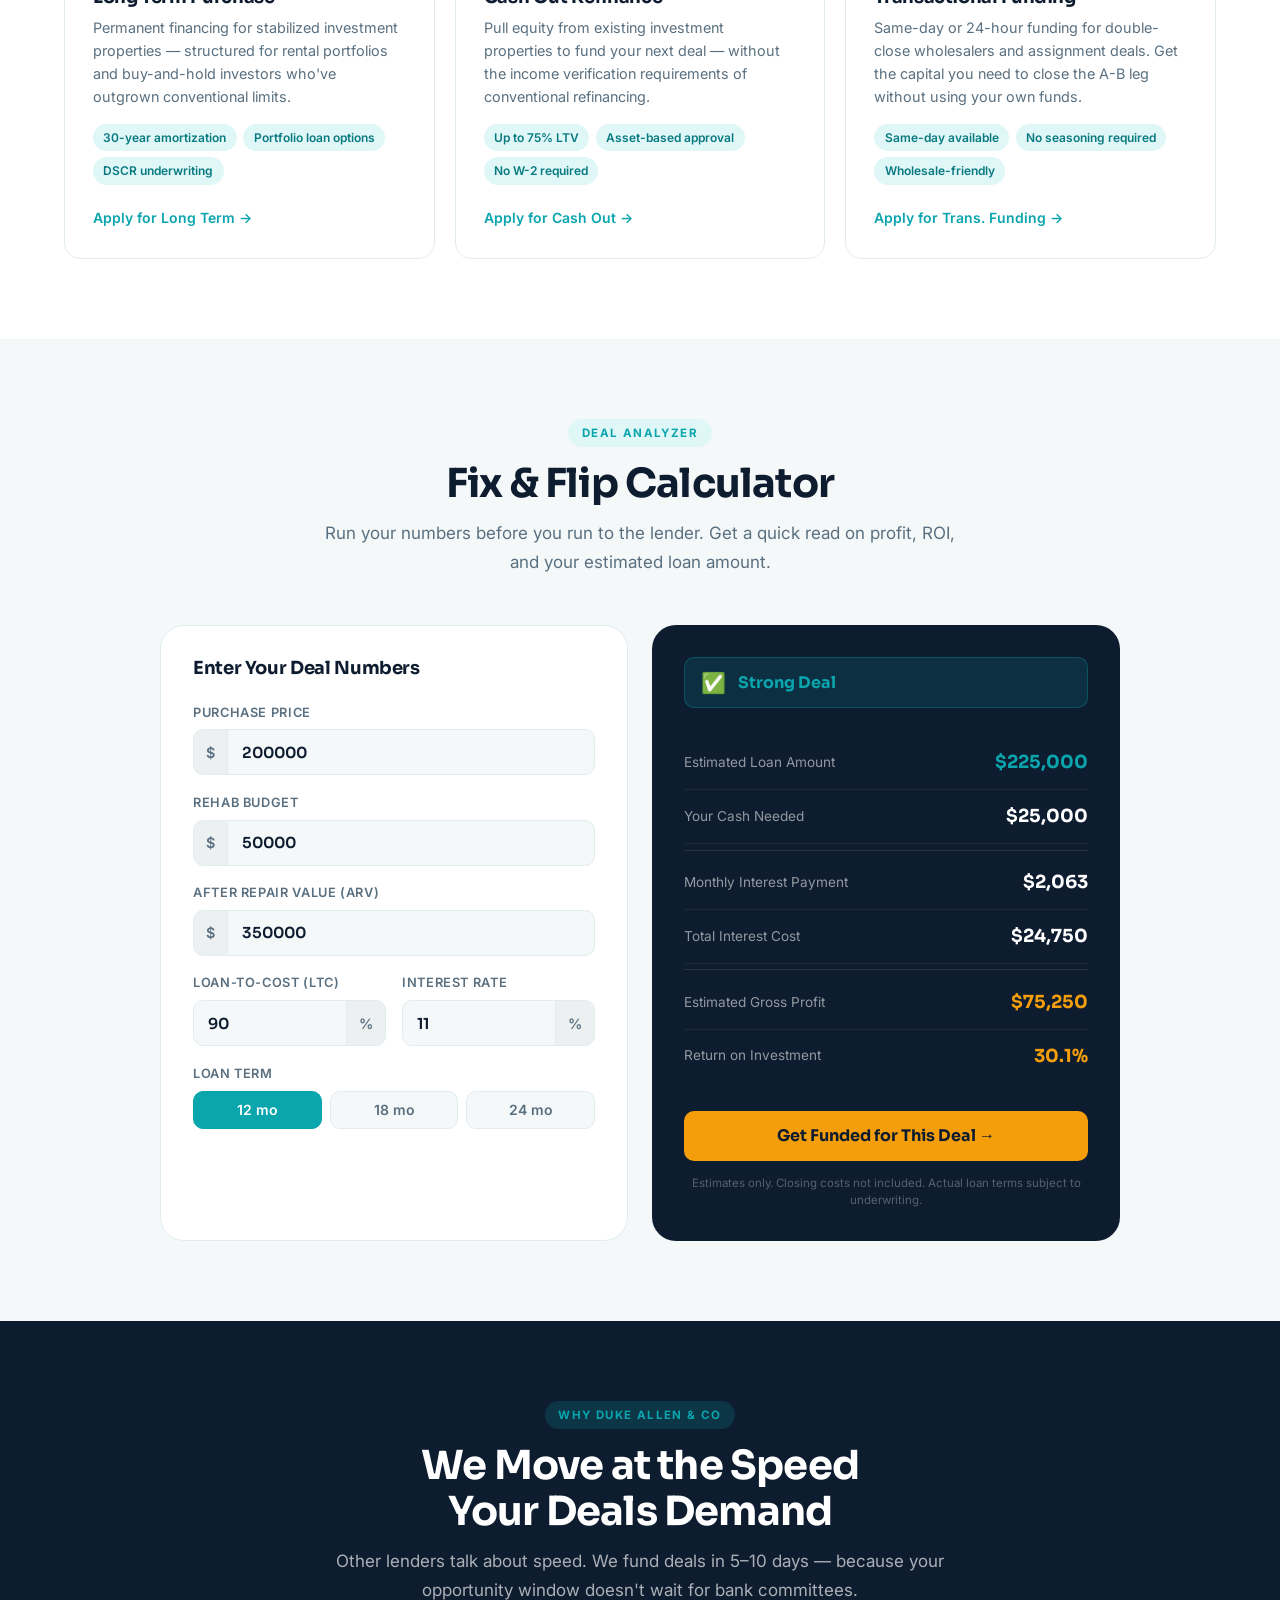
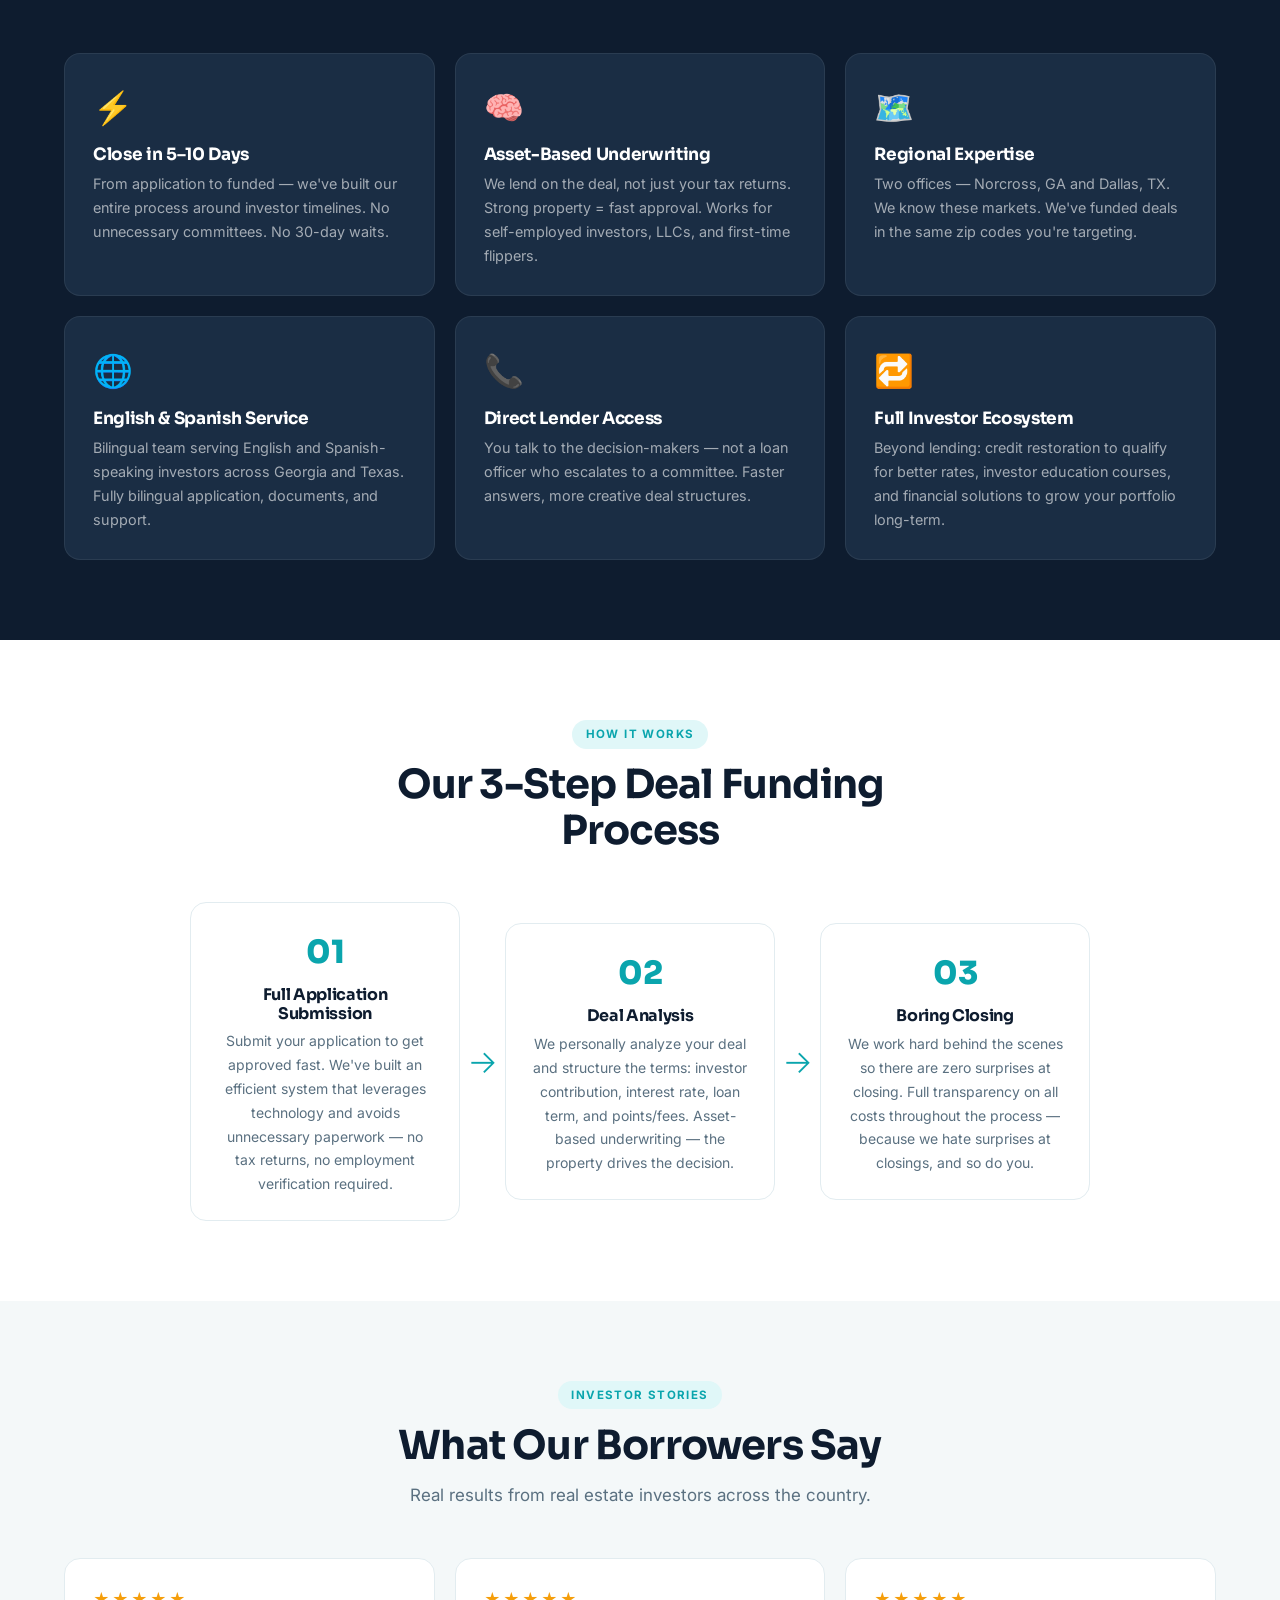
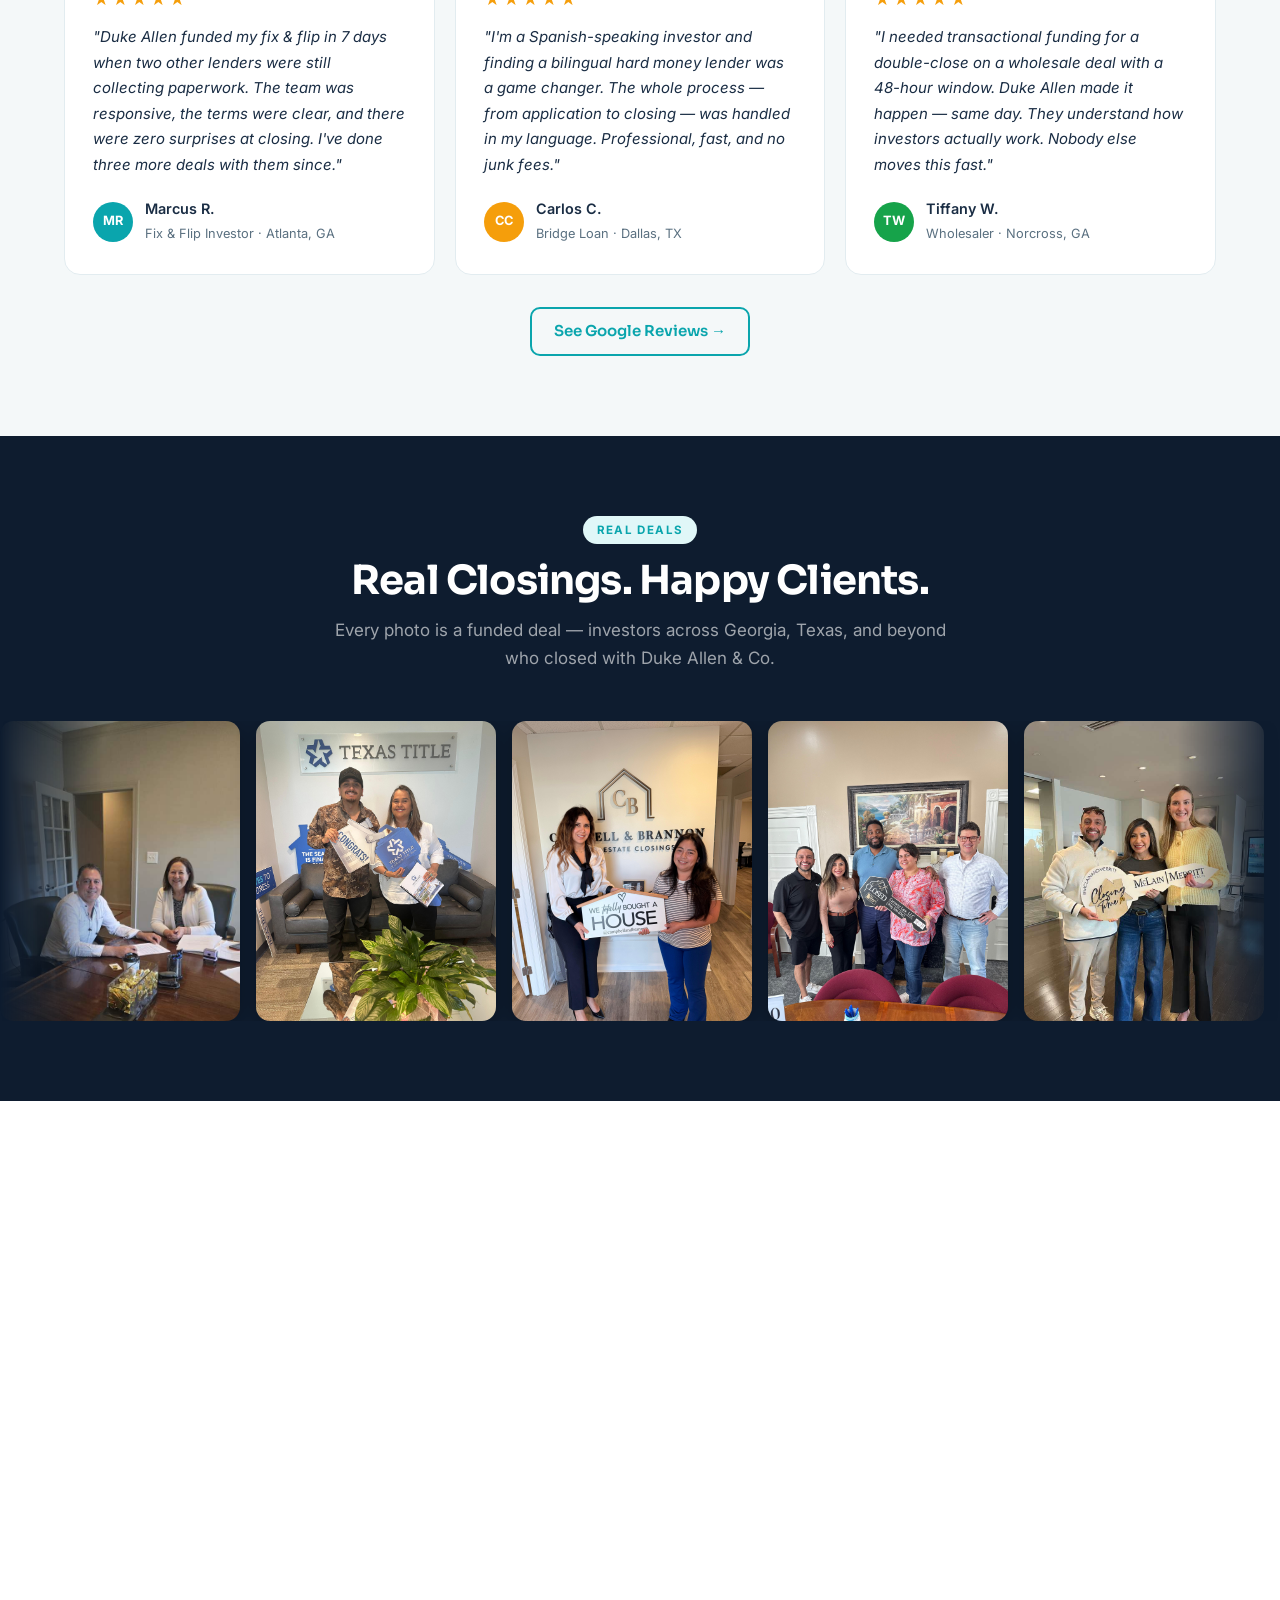
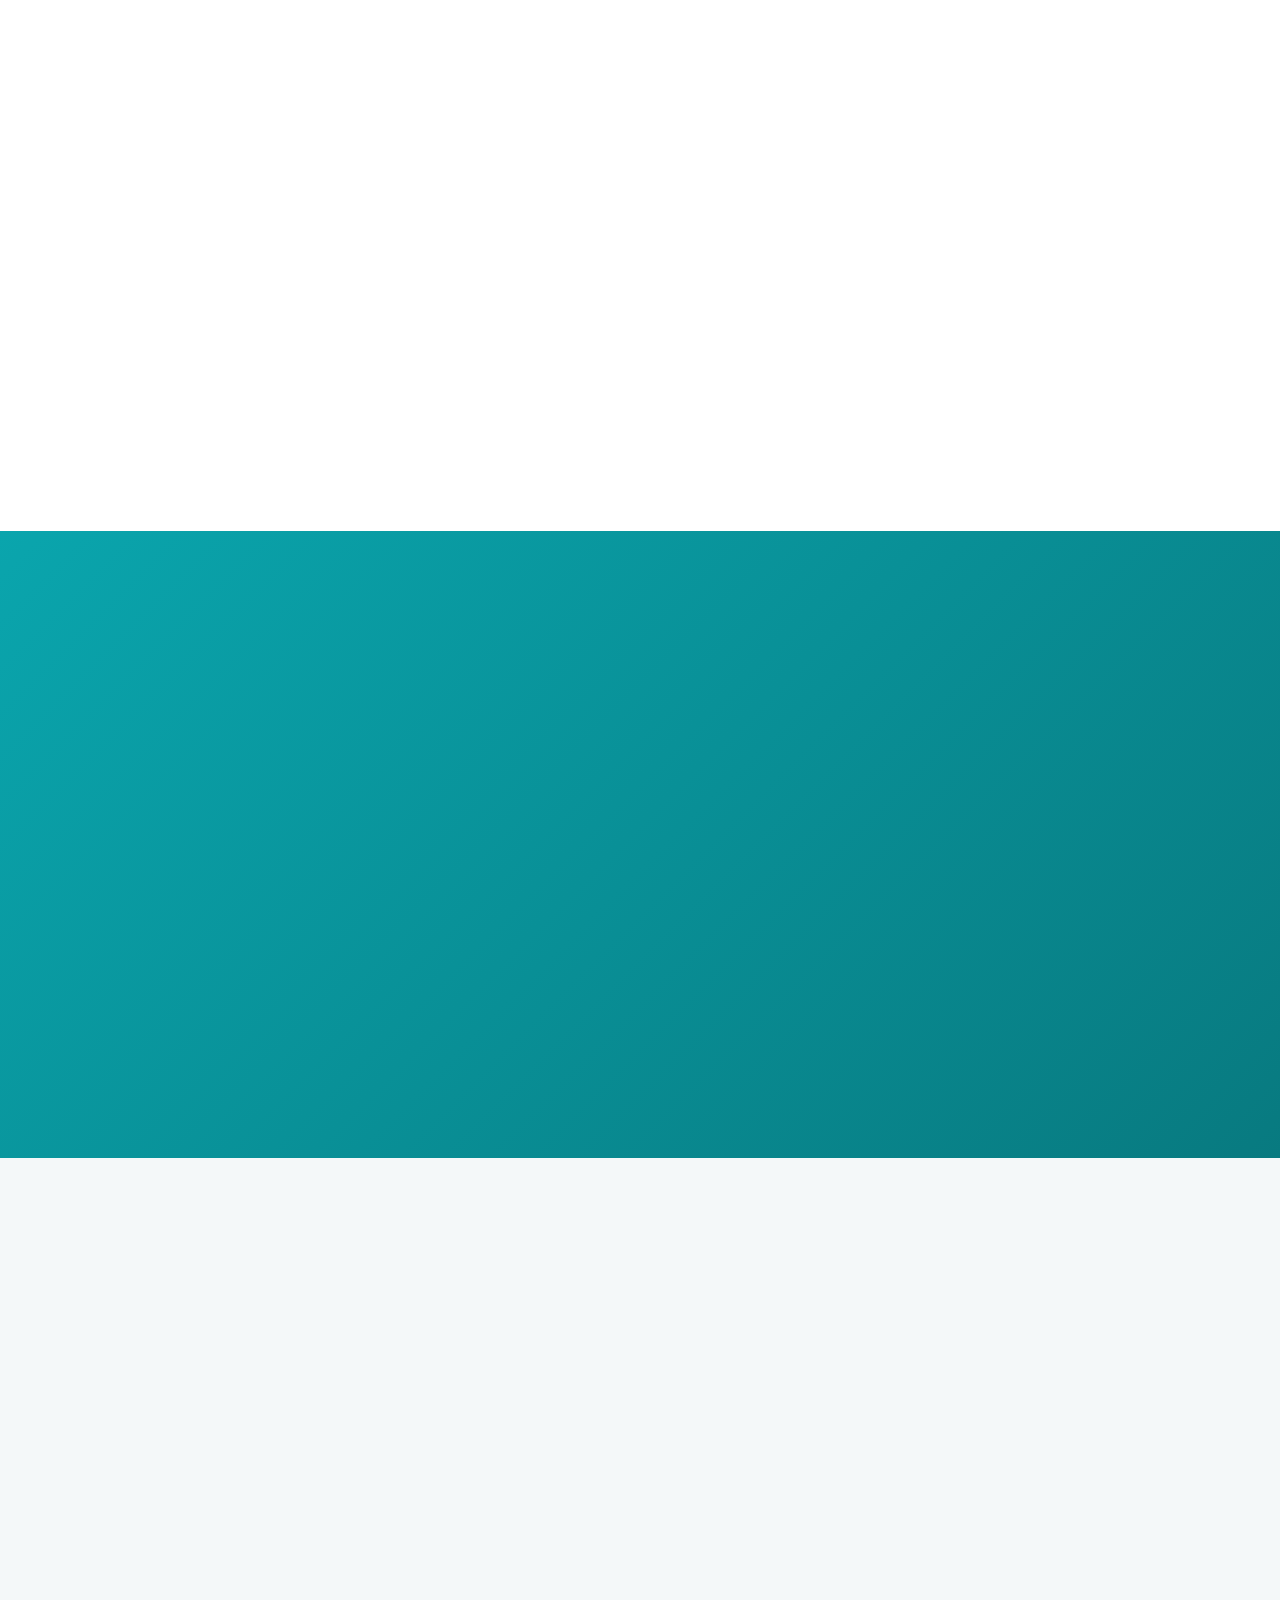
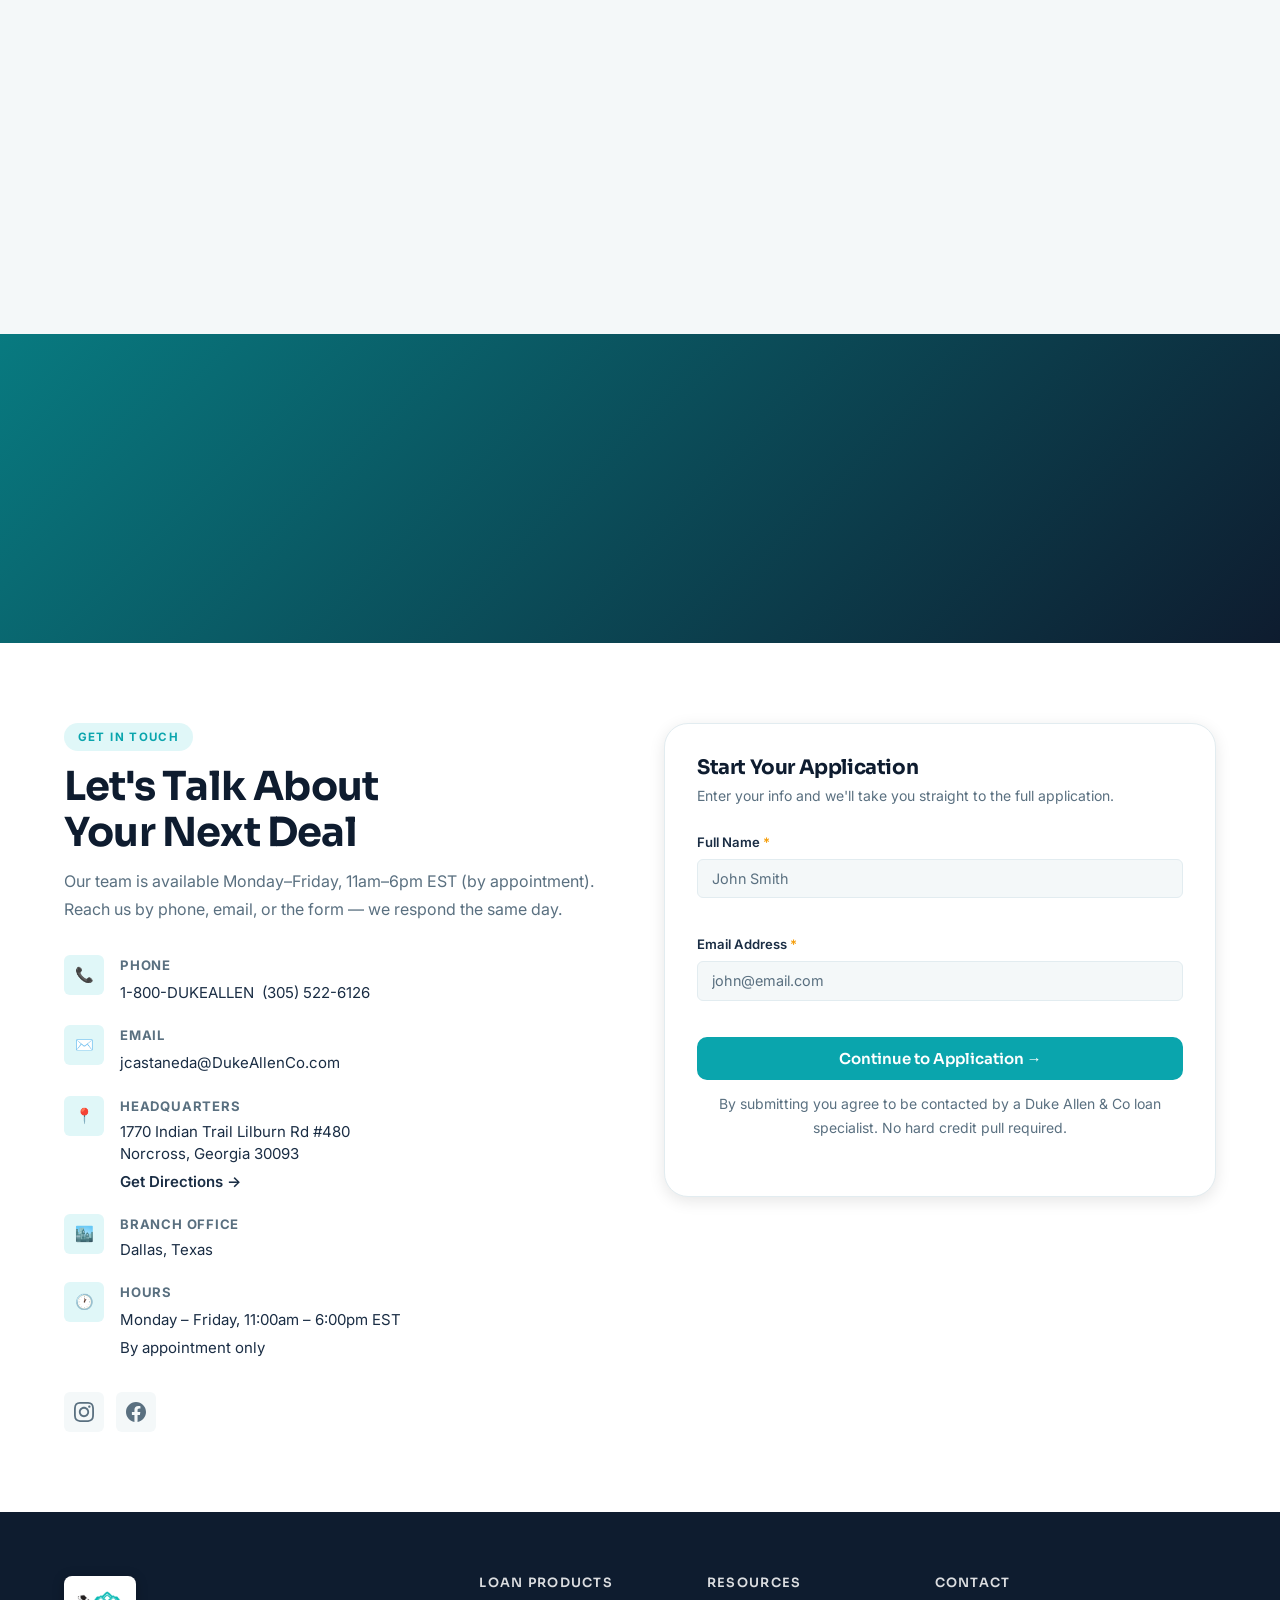
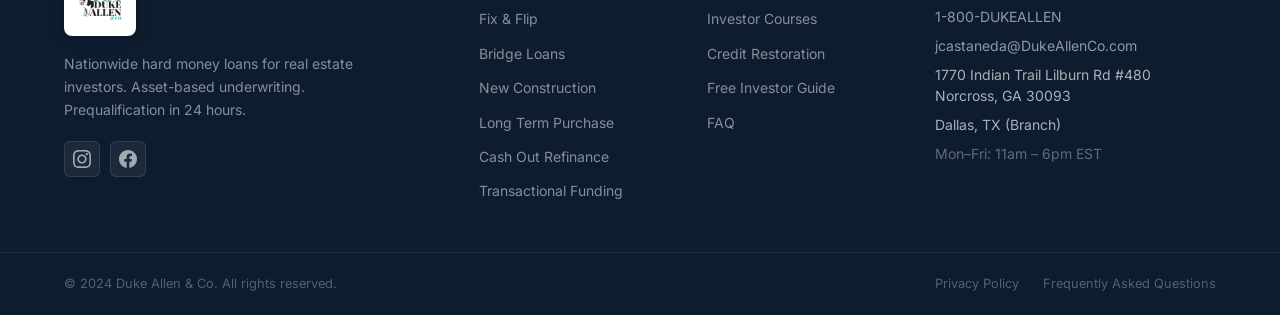
==== commit ef6dd24a: "Add Fix & Flip Deal Analyzer calculator section Interactive calculator placed between Loan Options a" ====
--- a/index.html
+++ b/index.html
@@ -61,6 +61,7 @@
 
       <nav class="main-nav" id="main-nav" aria-label="Main navigation">
         <a href="#loans">Loan Options</a>
+        <a href="#calculator">Calculator</a>
         <a href="#why-us">Why Us</a>
         <a href="#process">Our Process</a>
         <a href="#resources">Resources</a>
@@ -86,6 +87,7 @@
   <div class="mobile-menu" id="mobile-menu" aria-hidden="true">
     <nav>
       <a href="#loans">Loan Options</a>
+      <a href="#calculator">Calculator</a>
       <a href="#why-us">Why Us</a>
       <a href="#process">Our Process</a>
       <a href="#resources">Resources</a>
@@ -293,6 +295,117 @@
               <li>Wholesale-friendly</li>
             </ul>
             <a href="#apply" class="loan-cta">Apply for Trans. Funding →</a>
+          </div>
+
+        </div>
+      </div>
+    </section>
+
+    <!-- ===================== FIX & FLIP CALCULATOR ===================== -->
+    <section class="section calculator-section bg-light" id="calculator">
+      <div class="container">
+        <div class="section-header fade-in">
+          <span class="section-label">Deal Analyzer</span>
+          <h2>Fix &amp; Flip Calculator</h2>
+          <p class="section-sub">Run your numbers before you run to the lender. Get a quick read on profit, ROI, and your estimated loan amount.</p>
+        </div>
+
+        <div class="calc-layout">
+
+          <!-- Inputs -->
+          <div class="calc-inputs-card fade-in">
+            <h3 class="calc-card-title">Enter Your Deal Numbers</h3>
+
+            <div class="calc-input-group">
+              <label for="calc-purchase">Purchase Price</label>
+              <div class="calc-input-wrap">
+                <span class="calc-prefix">$</span>
+                <input type="number" id="calc-purchase" min="0" step="1000" value="200000" />
+              </div>
+            </div>
+
+            <div class="calc-input-group">
+              <label for="calc-rehab">Rehab Budget</label>
+              <div class="calc-input-wrap">
+                <span class="calc-prefix">$</span>
+                <input type="number" id="calc-rehab" min="0" step="1000" value="50000" />
+              </div>
+            </div>
+
+            <div class="calc-input-group">
+              <label for="calc-arv">After Repair Value (ARV)</label>
+              <div class="calc-input-wrap">
+                <span class="calc-prefix">$</span>
+                <input type="number" id="calc-arv" min="0" step="1000" value="350000" />
+              </div>
+            </div>
+
+            <div class="calc-input-row">
+              <div class="calc-input-group">
+                <label for="calc-ltc">Loan-to-Cost (LTC)</label>
+                <div class="calc-input-wrap">
+                  <input type="number" id="calc-ltc" min="50" max="90" step="1" value="90" />
+                  <span class="calc-suffix">%</span>
+                </div>
+              </div>
+              <div class="calc-input-group">
+                <label for="calc-rate">Interest Rate</label>
+                <div class="calc-input-wrap">
+                  <input type="number" id="calc-rate" min="1" max="30" step="0.25" value="11" />
+                  <span class="calc-suffix">%</span>
+                </div>
+              </div>
+            </div>
+
+            <div class="calc-input-group">
+              <label>Loan Term</label>
+              <div class="calc-term-options">
+                <button type="button" class="calc-term-btn active" data-months="12">12 mo</button>
+                <button type="button" class="calc-term-btn" data-months="18">18 mo</button>
+                <button type="button" class="calc-term-btn" data-months="24">24 mo</button>
+              </div>
+              <input type="hidden" id="calc-term" value="12" />
+            </div>
+          </div>
+
+          <!-- Results -->
+          <div class="calc-results-card fade-in">
+            <div class="calc-verdict-bar" id="calc-verdict-bar">
+              <span class="calc-verdict-icon" id="calc-verdict-icon">✅</span>
+              <span class="calc-verdict-label" id="calc-verdict-label">Strong Deal</span>
+            </div>
+
+            <div class="calc-metrics">
+              <div class="calc-metric">
+                <span class="calc-metric-label">Estimated Loan Amount</span>
+                <span class="calc-metric-value primary" id="res-loan">$225,000</span>
+              </div>
+              <div class="calc-metric">
+                <span class="calc-metric-label">Your Cash Needed</span>
+                <span class="calc-metric-value" id="res-cash">$25,000</span>
+              </div>
+              <div class="calc-metric-divider"></div>
+              <div class="calc-metric">
+                <span class="calc-metric-label">Monthly Interest Payment</span>
+                <span class="calc-metric-value" id="res-monthly">$2,063</span>
+              </div>
+              <div class="calc-metric">
+                <span class="calc-metric-label">Total Interest Cost</span>
+                <span class="calc-metric-value" id="res-interest">$24,750</span>
+              </div>
+              <div class="calc-metric-divider"></div>
+              <div class="calc-metric">
+                <span class="calc-metric-label">Estimated Gross Profit</span>
+                <span class="calc-metric-value accent" id="res-profit">$75,250</span>
+              </div>
+              <div class="calc-metric">
+                <span class="calc-metric-label">Return on Investment</span>
+                <span class="calc-metric-value accent" id="res-roi">30.1%</span>
+              </div>
+            </div>
+
+            <a href="#apply" class="btn btn-accent btn-full calc-cta">Get Funded for This Deal →</a>
+            <p class="calc-disclaimer">Estimates only. Closing costs not included. Actual loan terms subject to underwriting.</p>
           </div>
 
         </div>
--- a/style.css
+++ b/style.css
@@ -1196,6 +1196,208 @@
 }
 .fade-in-delay { transition-delay: 0.15s; }
 
+/* === FIX & FLIP CALCULATOR === */
+.calc-layout {
+  display: grid;
+  grid-template-columns: 1fr;
+  gap: 1.5rem;
+  max-width: 960px;
+  margin: 0 auto;
+}
+
+.calc-inputs-card {
+  background: var(--color-surface);
+  border: 1.5px solid var(--color-border);
+  border-radius: var(--radius-xl);
+  padding: 2rem;
+}
+
+.calc-card-title {
+  font-size: 1.125rem;
+  color: var(--color-dark);
+  margin-bottom: 1.5rem;
+}
+
+.calc-input-group {
+  display: flex;
+  flex-direction: column;
+  gap: 0.4rem;
+  margin-bottom: 1.1rem;
+}
+
+.calc-input-group label {
+  font-size: 0.8rem;
+  font-weight: 600;
+  color: var(--color-text-muted);
+  text-transform: uppercase;
+  letter-spacing: 0.05em;
+}
+
+.calc-input-wrap {
+  display: flex;
+  align-items: center;
+  border: 1.5px solid var(--color-border);
+  border-radius: var(--radius-md);
+  background: var(--color-light);
+  overflow: hidden;
+  transition: border-color 0.2s, background 0.2s;
+}
+
+.calc-input-wrap:focus-within {
+  border-color: var(--color-primary);
+  background: var(--color-primary-light);
+}
+
+.calc-prefix,
+.calc-suffix {
+  padding: 0.65rem 0.75rem;
+  font-size: 0.9rem;
+  font-weight: 600;
+  color: var(--color-text-muted);
+  background: rgba(0,0,0,0.03);
+  flex-shrink: 0;
+}
+
+.calc-prefix { border-right: 1.5px solid var(--color-border); }
+.calc-suffix  { border-left:  1.5px solid var(--color-border); }
+
+.calc-input-wrap input {
+  width: 100%;
+  padding: 0.65rem 0.85rem;
+  border: none;
+  background: transparent;
+  font-size: 0.95rem;
+  font-weight: 600;
+  color: var(--color-dark);
+  outline: none;
+  font-family: var(--font-heading);
+  -moz-appearance: textfield;
+}
+.calc-input-wrap input::-webkit-outer-spin-button,
+.calc-input-wrap input::-webkit-inner-spin-button { -webkit-appearance: none; margin: 0; }
+
+.calc-input-row {
+  display: grid;
+  grid-template-columns: 1fr 1fr;
+  gap: 1rem;
+}
+
+.calc-term-options {
+  display: flex;
+  gap: 0.5rem;
+}
+
+.calc-term-btn {
+  flex: 1;
+  padding: 0.6rem 0;
+  border: 1.5px solid var(--color-border);
+  border-radius: var(--radius-md);
+  background: var(--color-light);
+  font-size: 0.875rem;
+  font-weight: 600;
+  color: var(--color-text-muted);
+  transition: all 0.2s;
+  cursor: pointer;
+}
+
+.calc-term-btn:hover {
+  border-color: var(--color-primary);
+  color: var(--color-primary);
+}
+
+.calc-term-btn.active {
+  background: var(--color-primary);
+  border-color: var(--color-primary);
+  color: #fff;
+}
+
+/* Results panel */
+.calc-results-card {
+  background: var(--color-dark);
+  border-radius: var(--radius-xl);
+  padding: 2rem;
+  display: flex;
+  flex-direction: column;
+}
+
+.calc-verdict-bar {
+  display: flex;
+  align-items: center;
+  gap: 0.75rem;
+  padding: 0.75rem 1rem;
+  border-radius: var(--radius-md);
+  background: rgba(10,165,173,0.15);
+  border: 1px solid rgba(10,165,173,0.3);
+  margin-bottom: 1.75rem;
+  transition: background 0.3s, border-color 0.3s;
+}
+.calc-verdict-bar.warn {
+  background: rgba(245,158,11,0.15);
+  border-color: rgba(245,158,11,0.35);
+}
+.calc-verdict-bar.bad {
+  background: rgba(248,113,113,0.12);
+  border-color: rgba(248,113,113,0.3);
+}
+
+.calc-verdict-icon { font-size: 1.25rem; line-height: 1; }
+
+.calc-verdict-label {
+  font-family: var(--font-heading);
+  font-weight: 700;
+  font-size: 1rem;
+  color: var(--color-primary);
+  transition: color 0.3s;
+}
+.calc-verdict-bar.warn .calc-verdict-label { color: var(--color-accent); }
+.calc-verdict-bar.bad  .calc-verdict-label { color: #f87171; }
+
+.calc-metrics {
+  flex: 1;
+  display: flex;
+  flex-direction: column;
+  margin-bottom: 1.75rem;
+}
+
+.calc-metric {
+  display: flex;
+  justify-content: space-between;
+  align-items: center;
+  padding: 0.75rem 0;
+  border-bottom: 1px solid rgba(255,255,255,0.06);
+}
+.calc-metric:last-child { border-bottom: none; }
+
+.calc-metric-label {
+  font-size: 0.85rem;
+  color: rgba(255,255,255,0.55);
+}
+
+.calc-metric-value {
+  font-family: var(--font-heading);
+  font-size: 1.125rem;
+  font-weight: 700;
+  color: #fff;
+  transition: color 0.3s;
+}
+.calc-metric-value.primary { color: var(--color-primary); }
+.calc-metric-value.accent  { color: var(--color-accent); }
+
+.calc-metric-divider {
+  height: 1px;
+  background: rgba(255,255,255,0.1);
+  margin: 0.35rem 0;
+}
+
+.calc-cta { font-size: 1rem; margin-bottom: 0.85rem; }
+
+.calc-disclaimer {
+  font-size: 0.72rem;
+  color: rgba(255,255,255,0.3);
+  text-align: center;
+  line-height: 1.5;
+}
+
 /* === MEDIA QUERIES === */
 @media (min-width: 640px) {
   .loans-grid          { grid-template-columns: repeat(2, 1fr); }
@@ -1213,6 +1415,7 @@
   .why-grid            { grid-template-columns: repeat(3, 1fr); }
   .testimonials-grid   { grid-template-columns: repeat(3, 1fr); }
   .resources-grid      { grid-template-columns: repeat(3, 1fr); }
+  .calc-layout         { grid-template-columns: 1fr 1fr; }
   .process-steps {
     grid-template-columns: 1fr auto 1fr auto 1fr;
     gap: 0.5rem;
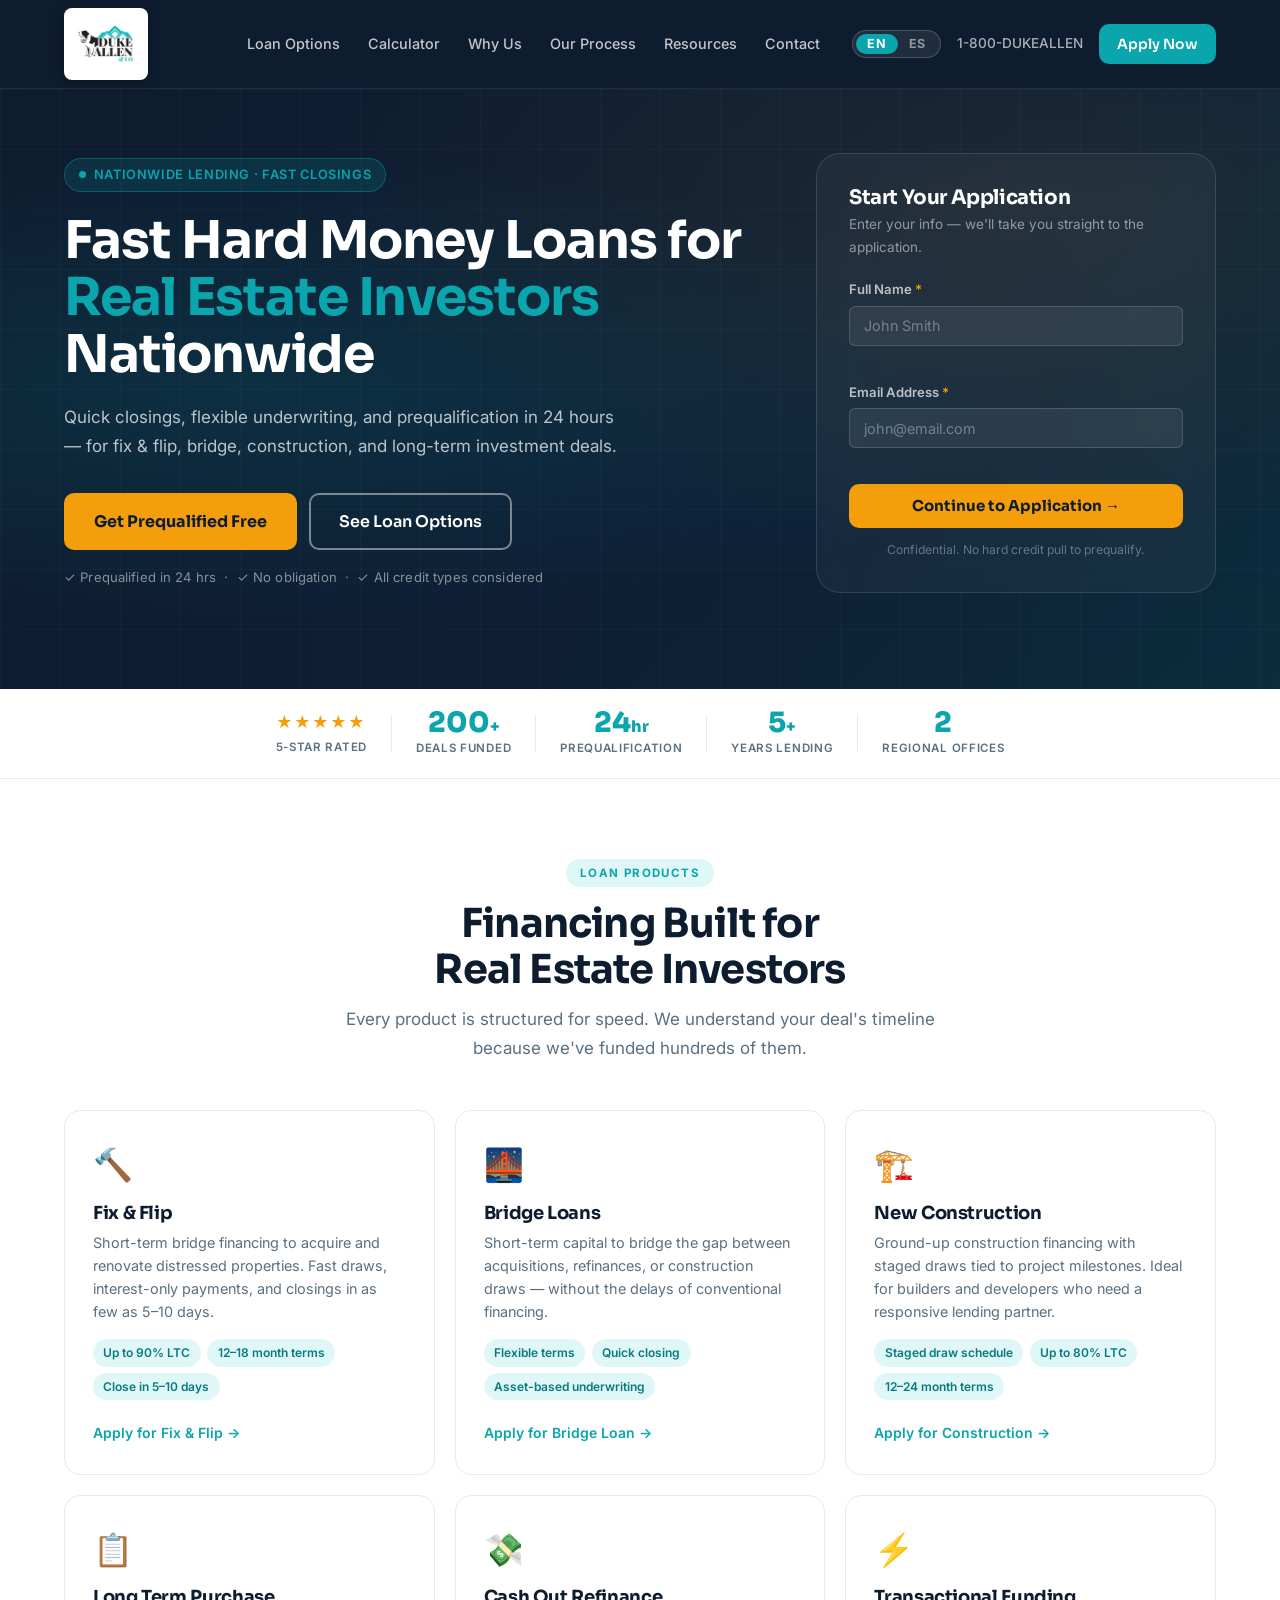
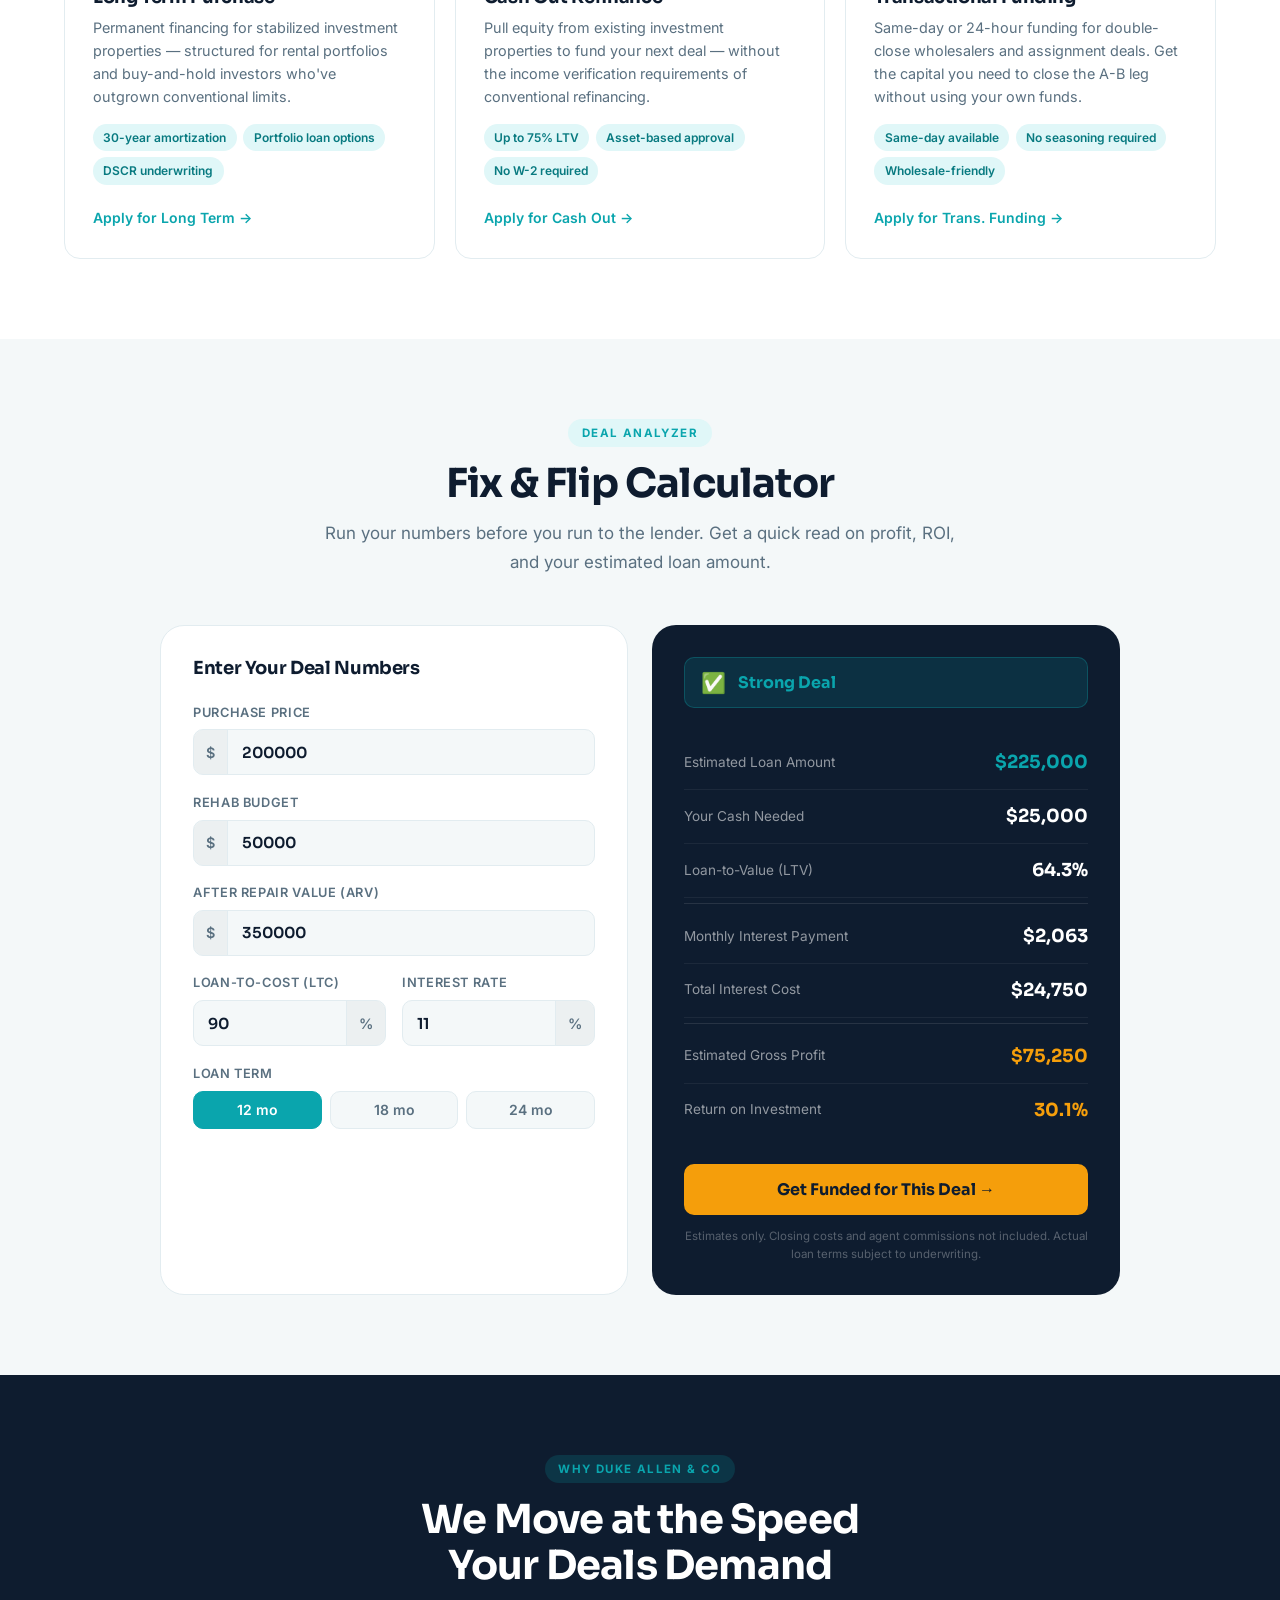
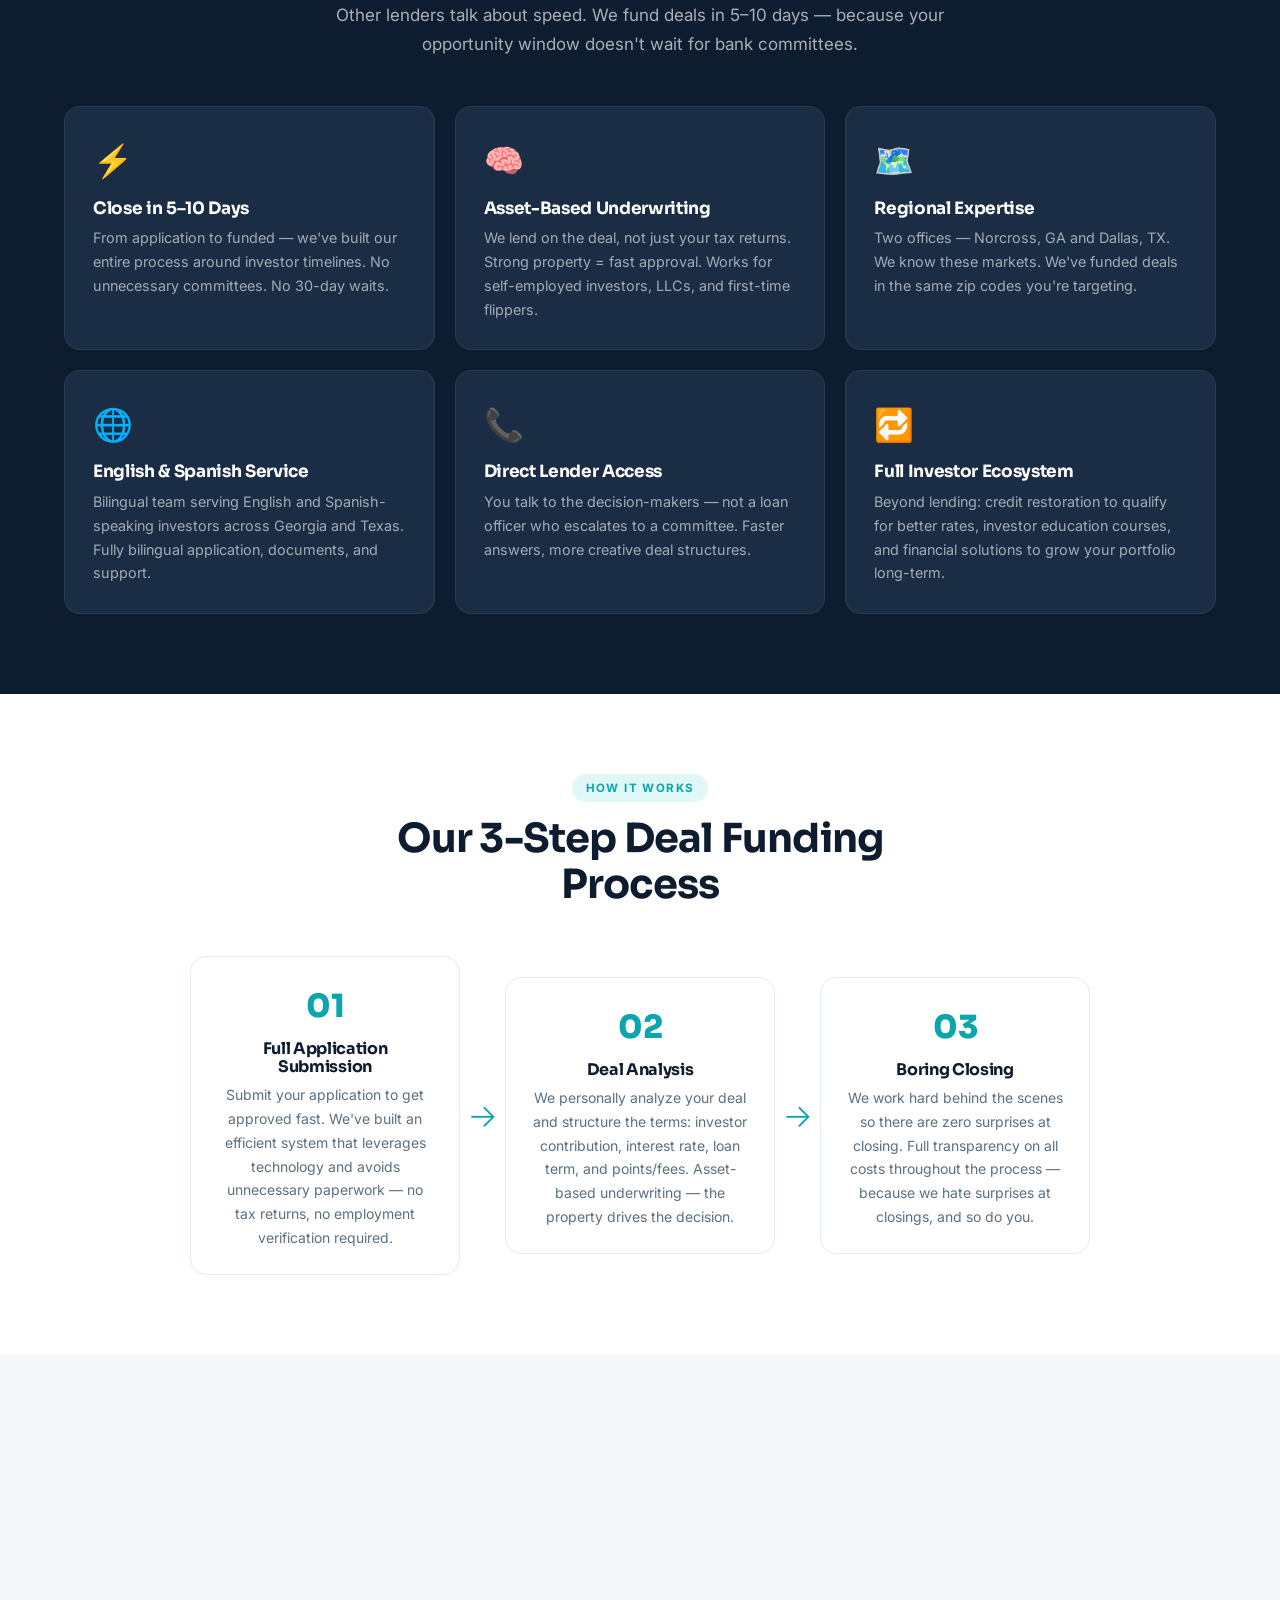
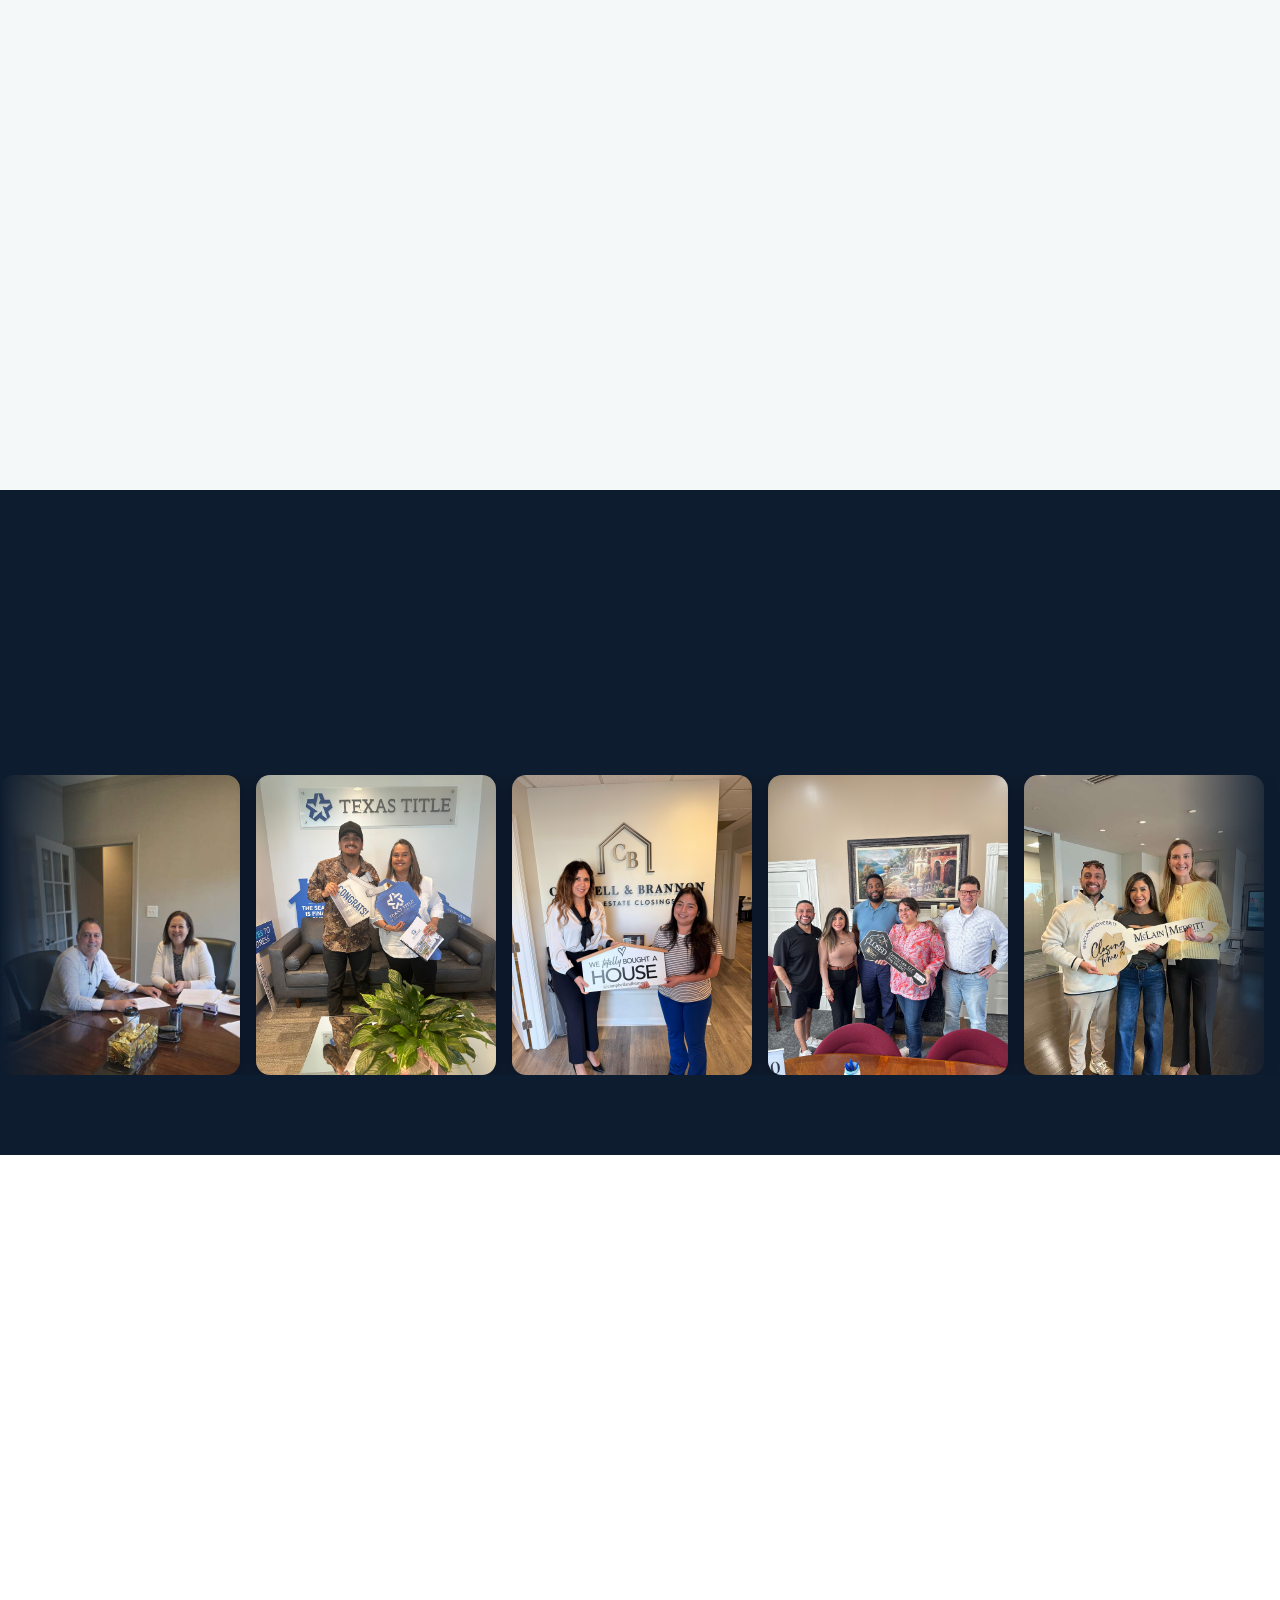
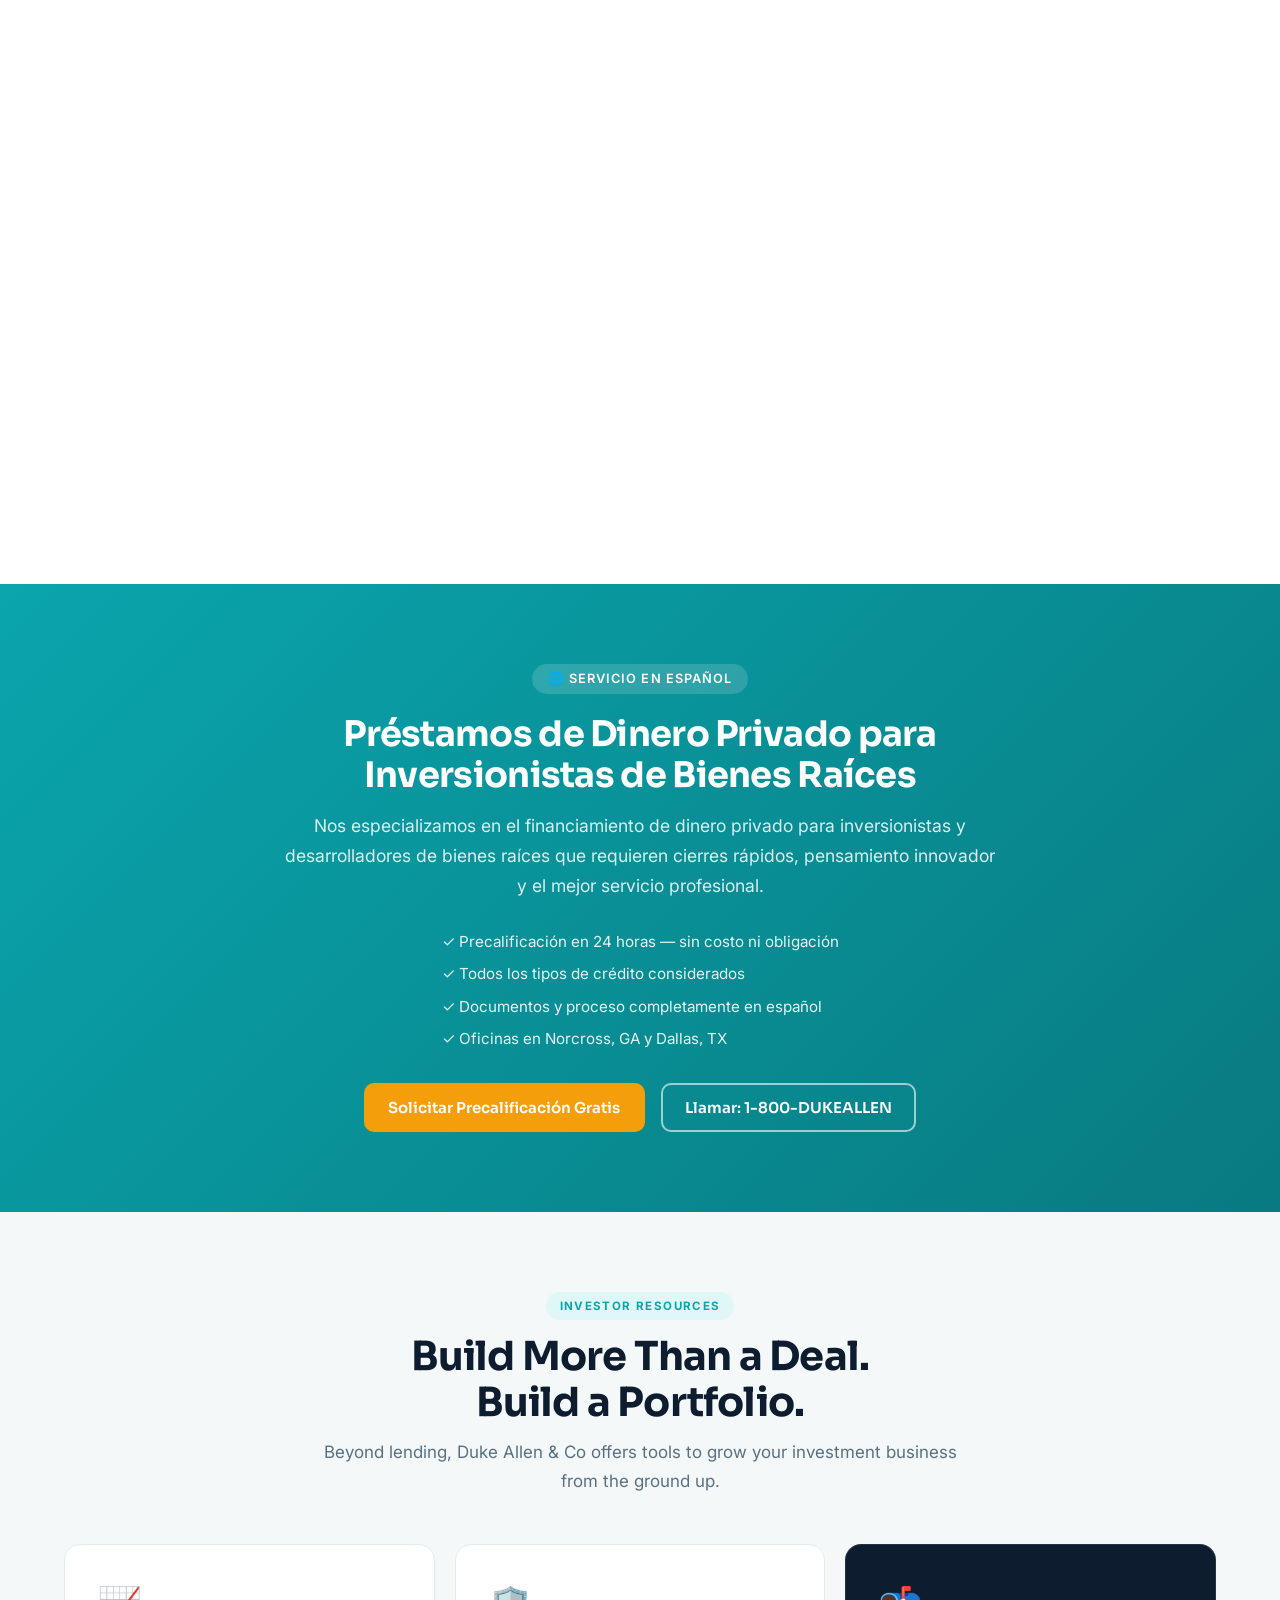
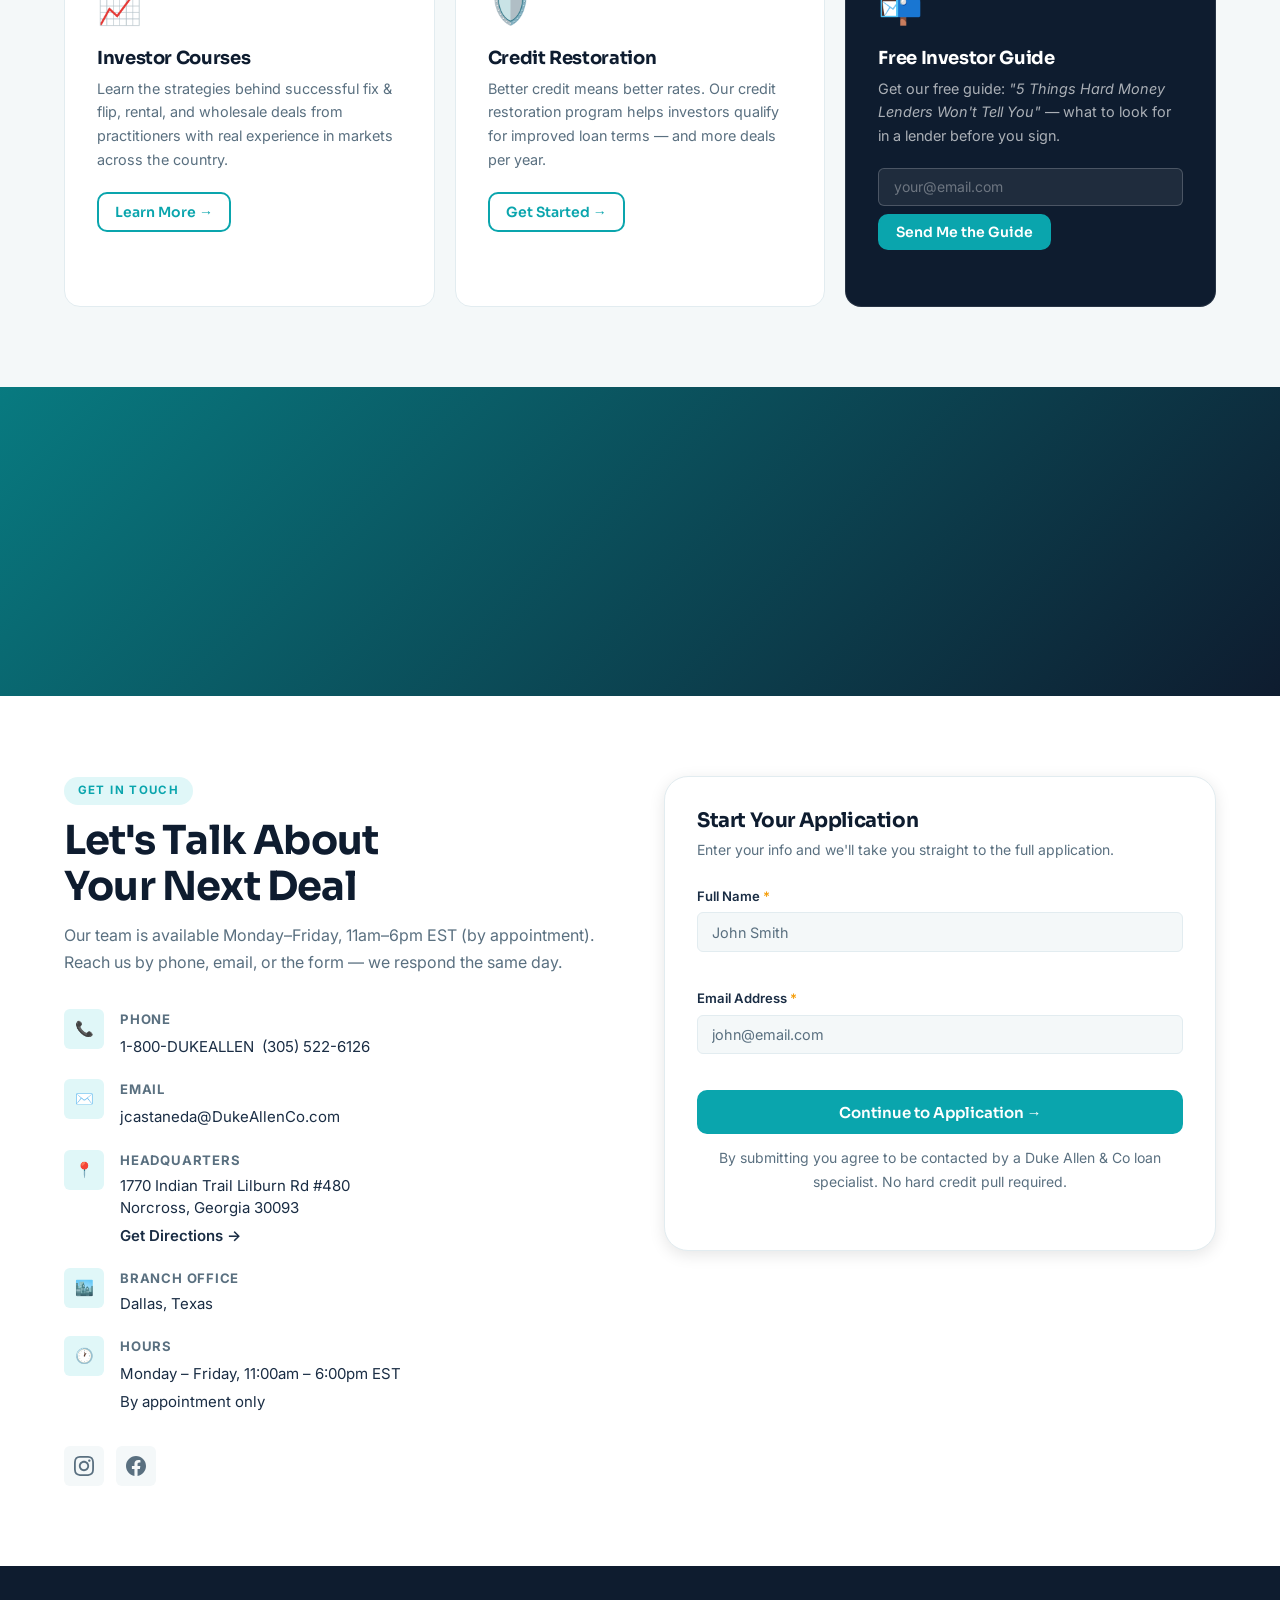
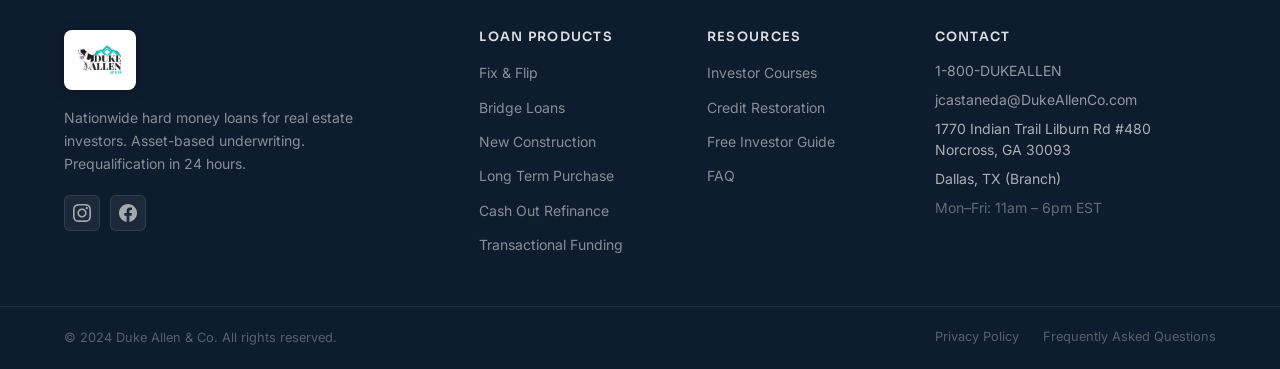
==== commit 08635047: "Add LTV calculation with red flag warning to deal analyzer - Displays Loan-to-Value (LTV = Loan ÷ AR" ====
--- a/index.html
+++ b/index.html
@@ -384,6 +384,13 @@
                 <span class="calc-metric-label">Your Cash Needed</span>
                 <span class="calc-metric-value" id="res-cash">$25,000</span>
               </div>
+              <div class="calc-metric">
+                <span class="calc-metric-label">Loan-to-Value (LTV)</span>
+                <div class="ltv-value-wrap">
+                  <span class="ltv-flag-badge" id="ltv-flag" hidden>⚠️ Red Flag</span>
+                  <span class="calc-metric-value" id="res-ltv">64.3%</span>
+                </div>
+              </div>
               <div class="calc-metric-divider"></div>
               <div class="calc-metric">
                 <span class="calc-metric-label">Monthly Interest Payment</span>
@@ -405,7 +412,7 @@
             </div>
 
             <a href="#apply" class="btn btn-accent btn-full calc-cta">Get Funded for This Deal →</a>
-            <p class="calc-disclaimer">Estimates only. Closing costs not included. Actual loan terms subject to underwriting.</p>
+            <p class="calc-disclaimer">Estimates only. Closing costs and agent commissions not included. Actual loan terms subject to underwriting.</p>
           </div>
 
         </div>
--- a/style.css
+++ b/style.css
@@ -1382,6 +1382,24 @@
 }
 .calc-metric-value.primary { color: var(--color-primary); }
 .calc-metric-value.accent  { color: var(--color-accent); }
+.calc-metric-value.danger  { color: #f87171; }
+
+.ltv-value-wrap {
+  display: flex;
+  align-items: center;
+  gap: 0.5rem;
+}
+.ltv-flag-badge {
+  font-size: 0.68rem;
+  font-weight: 700;
+  letter-spacing: 0.02em;
+  background: rgba(248,113,113,0.18);
+  color: #f87171;
+  border: 1px solid rgba(248,113,113,0.4);
+  padding: 0.15rem 0.45rem;
+  border-radius: 4px;
+  white-space: nowrap;
+}
 
 .calc-metric-divider {
   height: 1px;
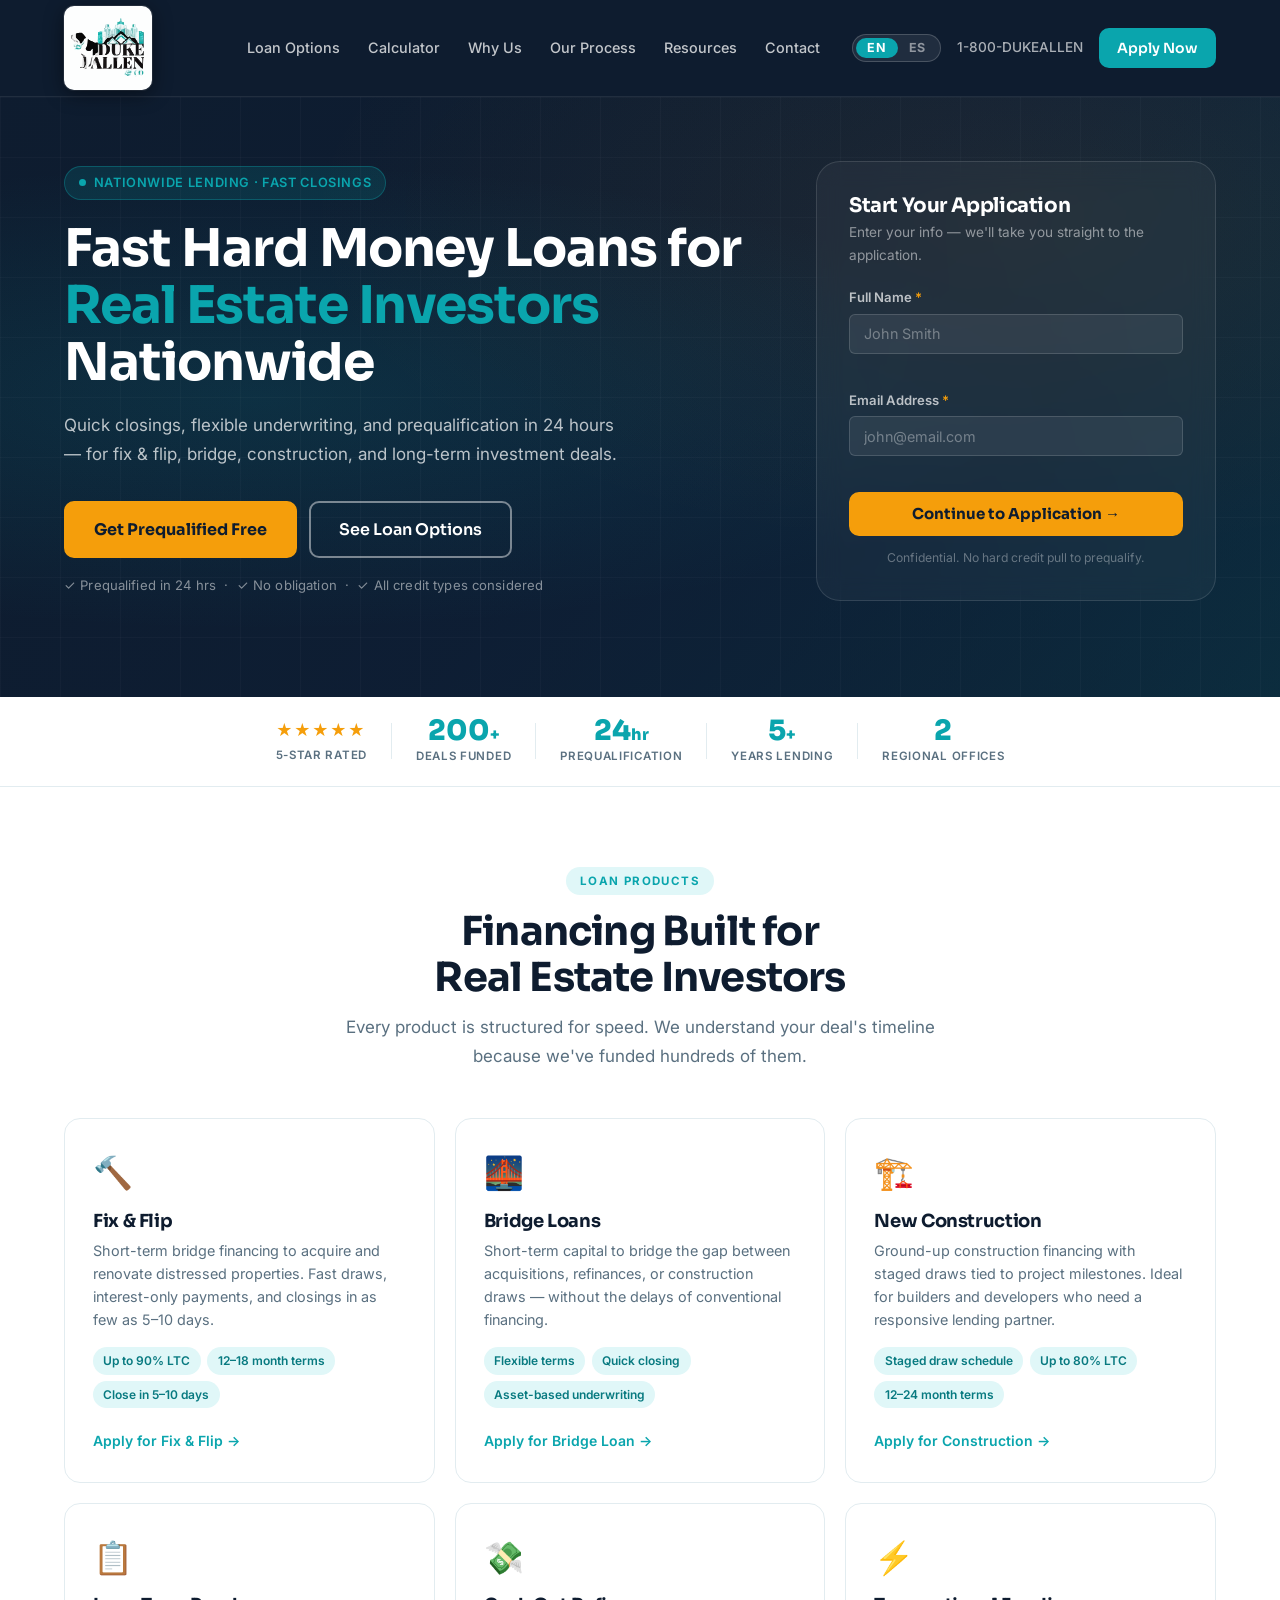
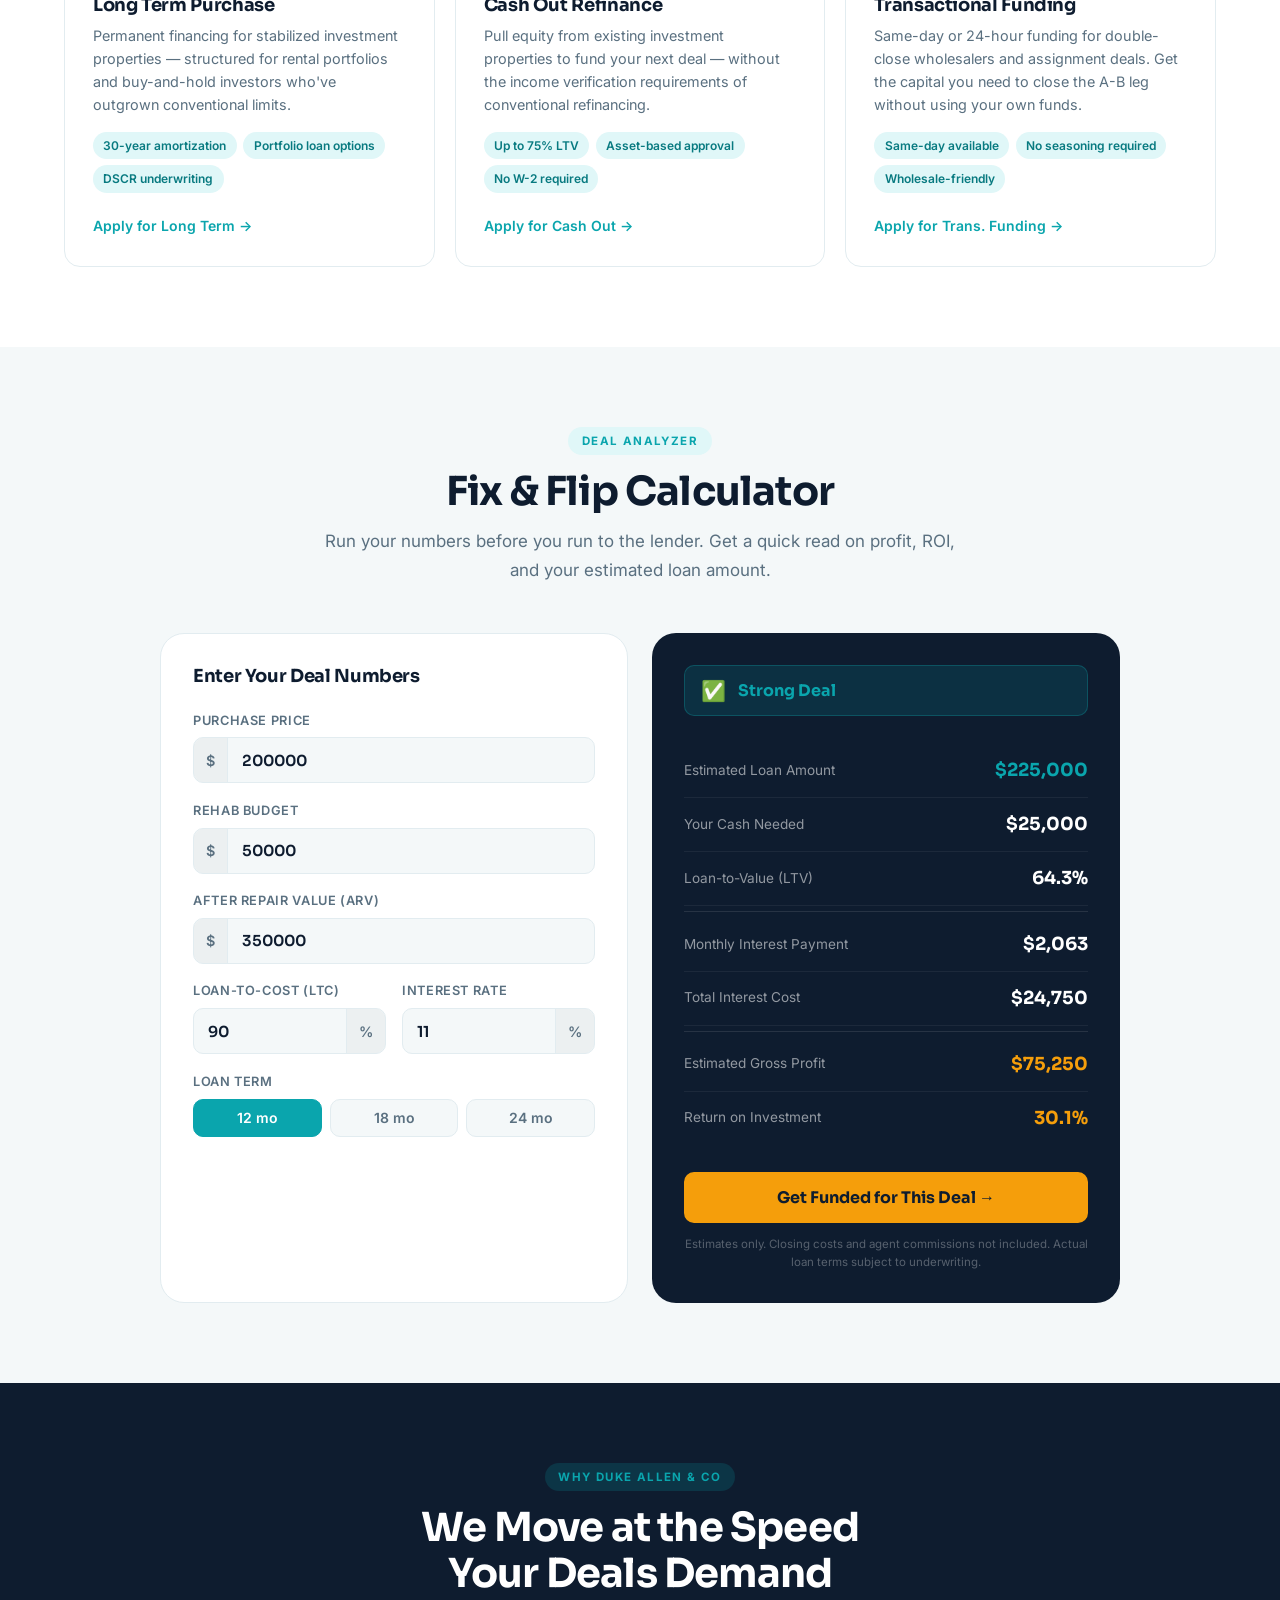
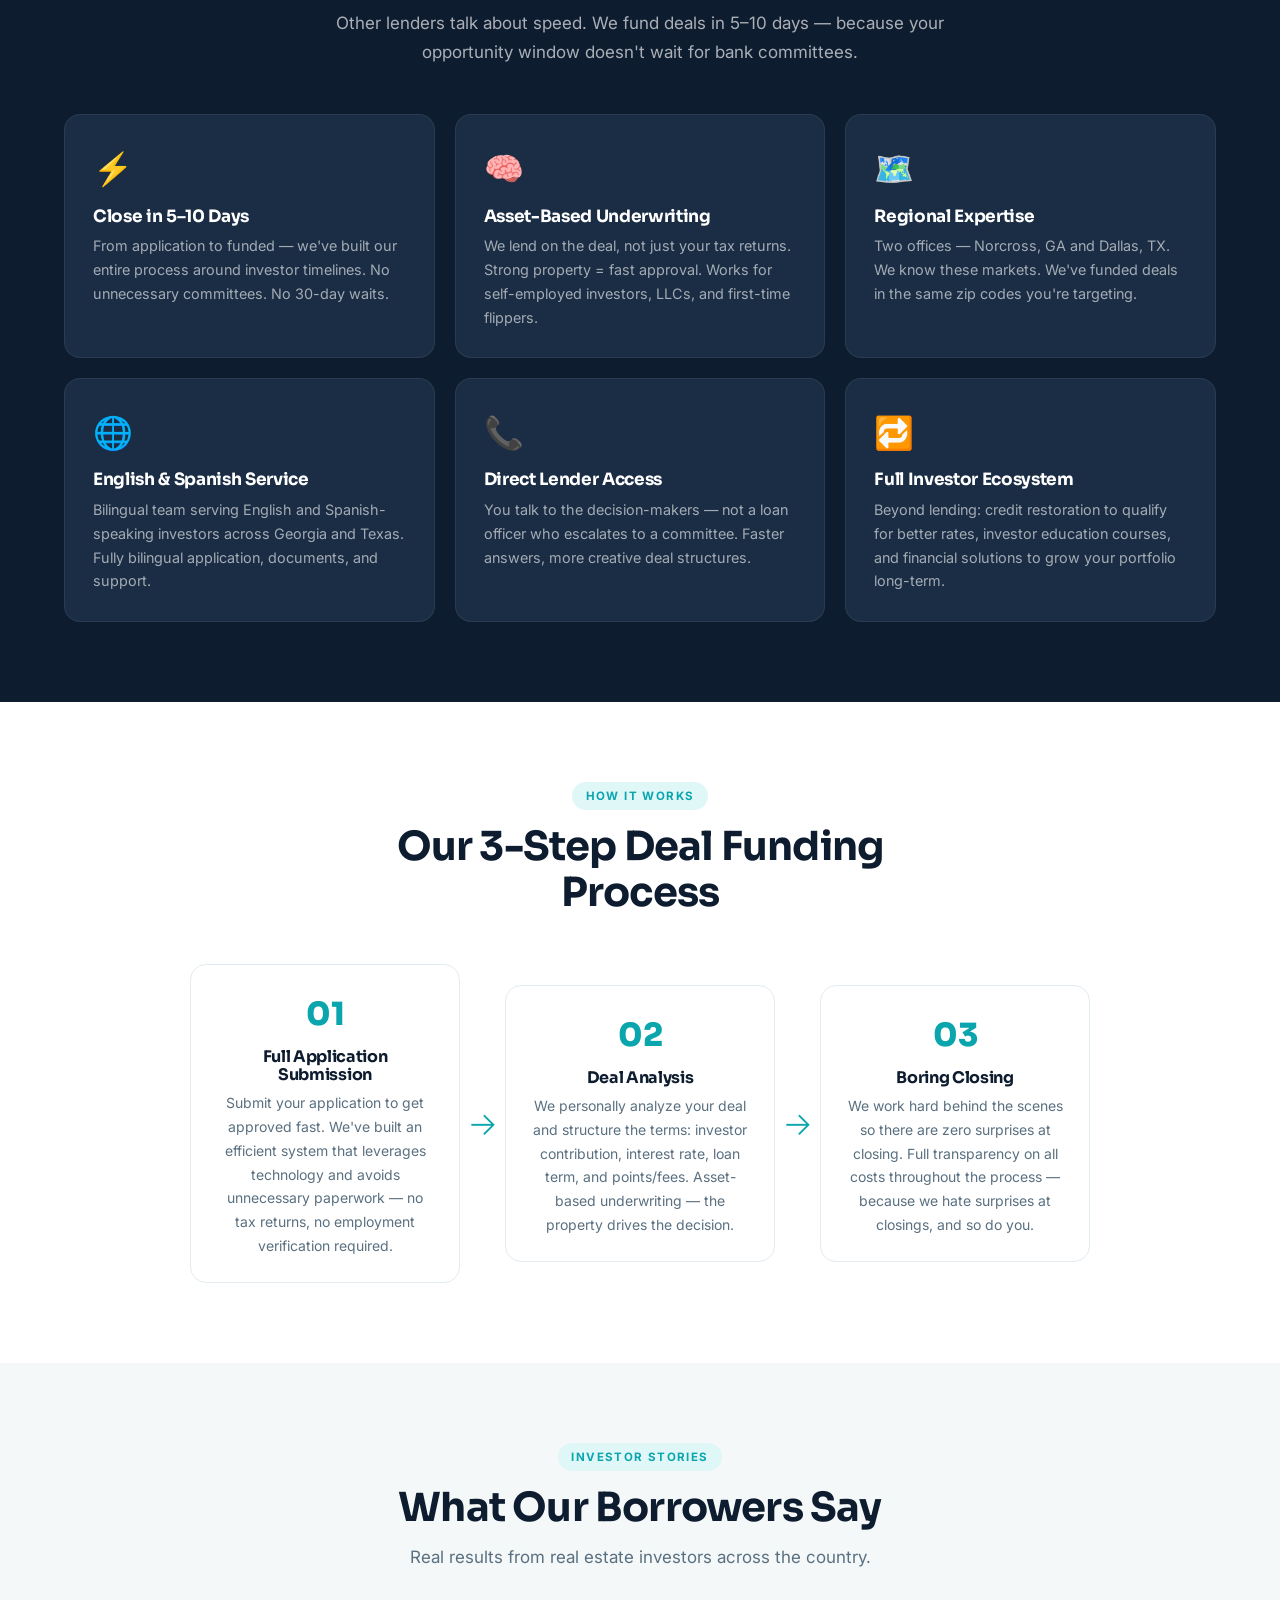
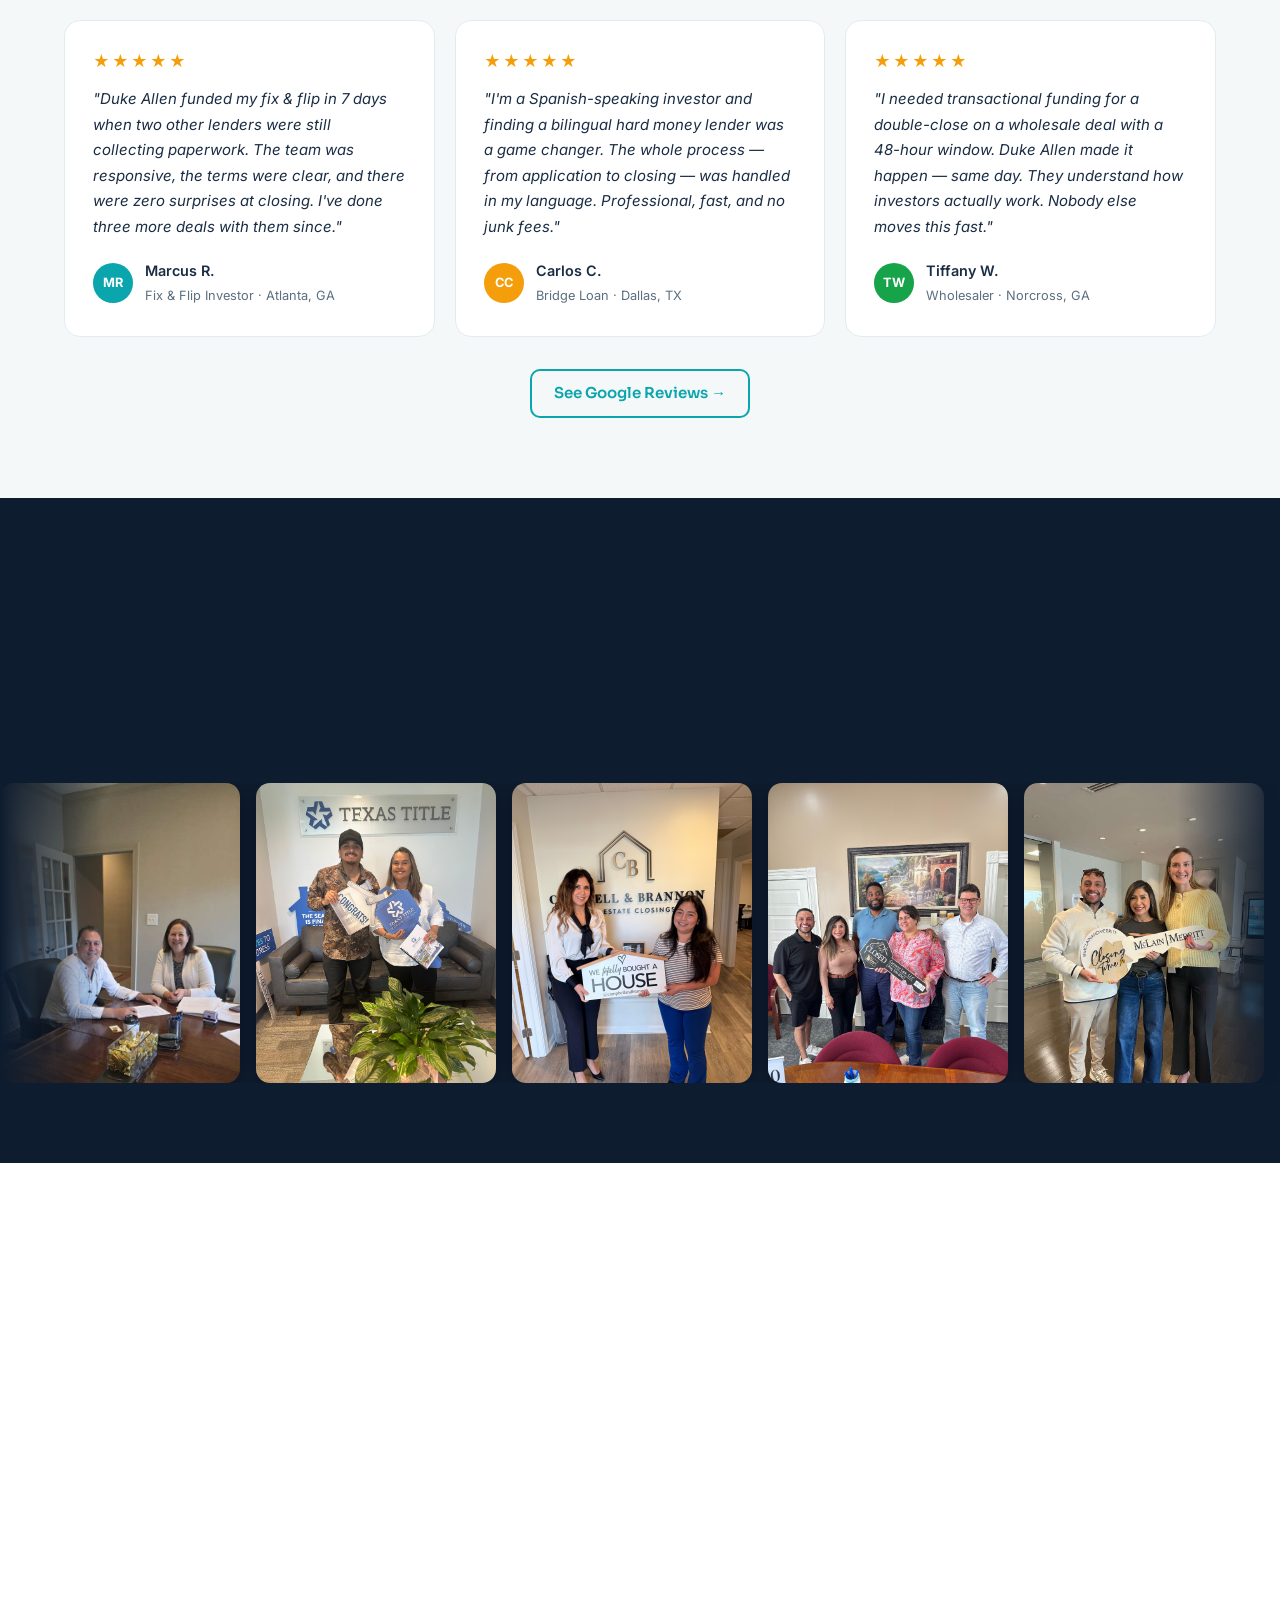
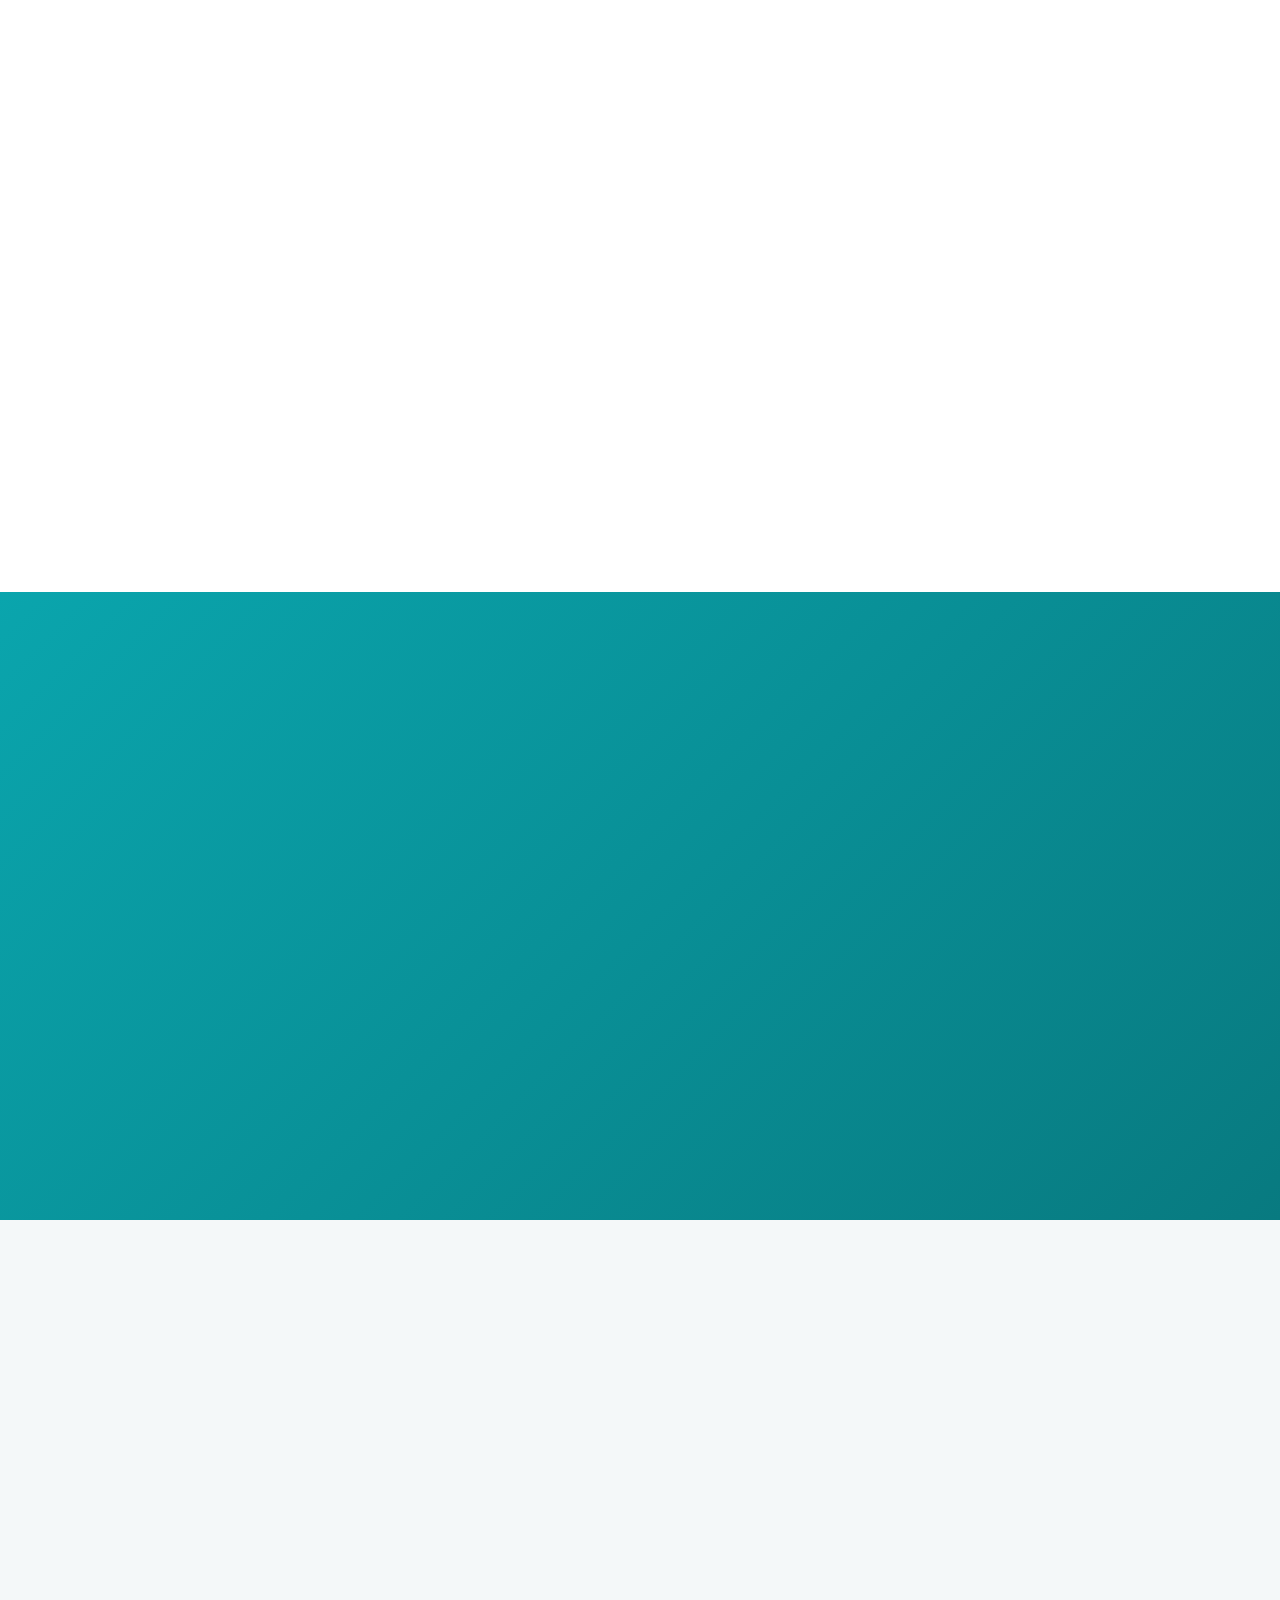
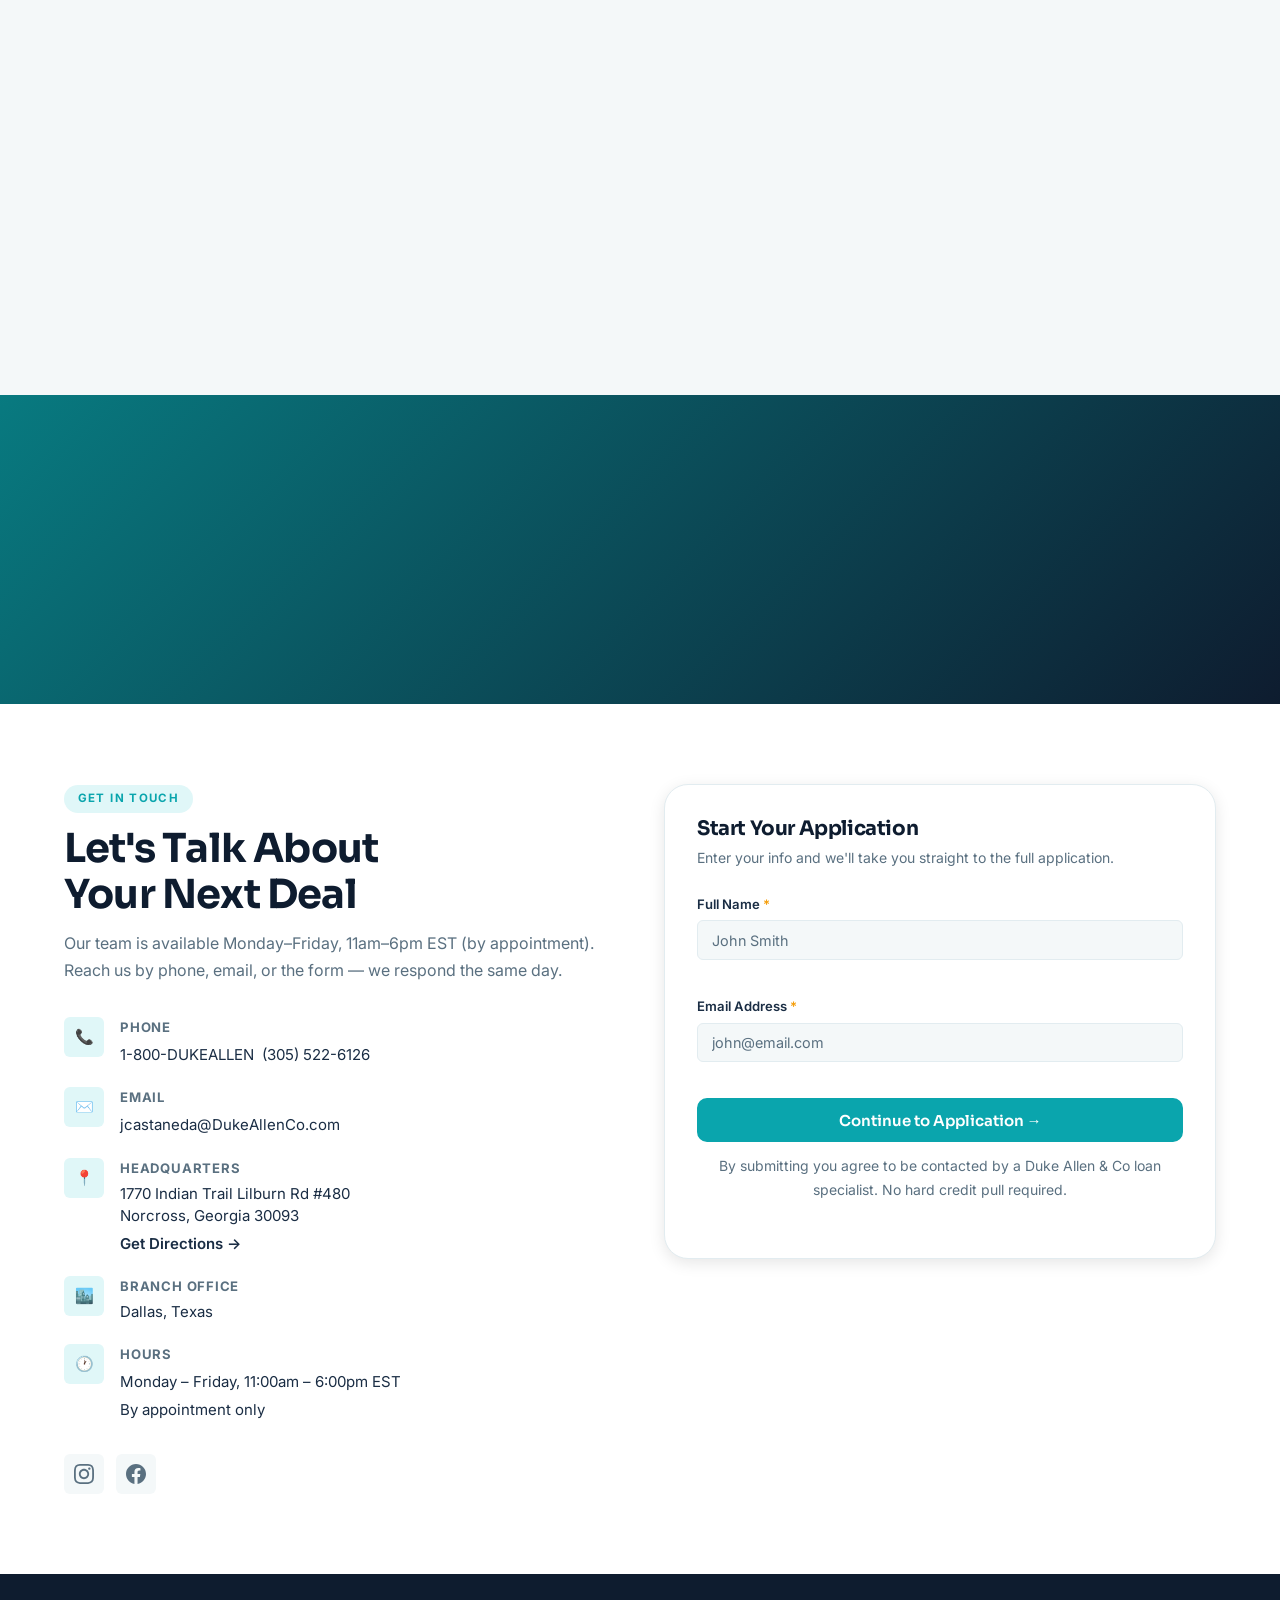
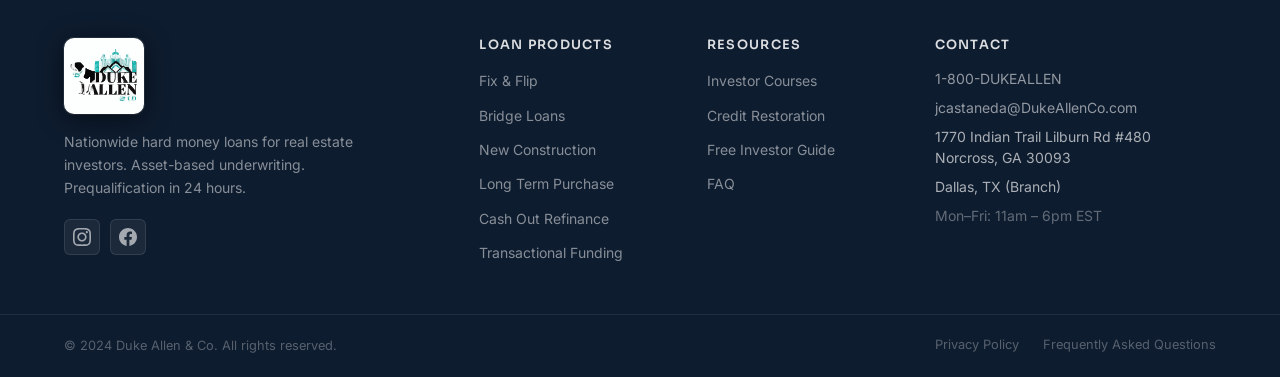
==== commit 88cdc615: "Add SVG logo and improve logo visibility in nav and footer - Replace logo.png with dukeallen_logo.sv" ====
--- a/index.html
+++ b/index.html
@@ -4,8 +4,8 @@
   <meta charset="UTF-8" />
   <meta name="viewport" content="width=device-width, initial-scale=1.0" />
   <title>Hard Money Loans Nationwide | Duke Allen &amp; Co</title>
-  <link rel="icon" type="image/png" href="logo.png" />
-  <link rel="apple-touch-icon" href="logo.png" />
+  <link rel="icon" type="image/svg+xml" href="dukeallen_logo.svg" />
+  <link rel="apple-touch-icon" href="dukeallen_logo.svg" />
   <meta name="description" content="Nationwide hard money loans for real estate investors. Fix &amp; flip, bridge, new construction &amp; long-term. Lending in 39 states. Prequalify in 24 hrs. Call 1-800-DUKEALLEN." />
   <meta property="og:title" content="Hard Money Loans Nationwide | Duke Allen &amp; Co" />
   <meta property="og:description" content="Fast hard money loans for real estate investors. Prequalify in 24 hours. Fix &amp; flip, bridge loans, new construction, and more." />
@@ -56,7 +56,7 @@
   <header class="site-header" id="site-header">
     <div class="container nav-container">
       <a href="/" class="logo" aria-label="Duke Allen &amp; Co Home">
-        <img src="logo.png" alt="Duke Allen &amp; Co — Hard Money Lenders" class="logo-img" />
+        <img src="dukeallen_logo.svg" alt="Duke Allen &amp; Co — Hard Money Lenders" class="logo-img" />
       </a>
 
       <nav class="main-nav" id="main-nav" aria-label="Main navigation">
@@ -871,7 +871,7 @@
 
       <div class="footer-brand">
         <div class="footer-logo">
-          <img src="logo.png" alt="Duke Allen &amp; Co" class="logo-img logo-img--footer" />
+          <img src="dukeallen_logo.svg" alt="Duke Allen &amp; Co" class="logo-img logo-img--footer" />
         </div>
         <p class="footer-tagline">
           Nationwide hard money loans for real estate investors.
--- a/style.css
+++ b/style.css
@@ -156,7 +156,7 @@
   display: flex;
   align-items: center;
   gap: 2rem;
-  height: 5.5rem;
+  height: 6rem;
 }
 
 .logo {
@@ -166,20 +166,18 @@
   text-decoration: none;
 }
 .logo-img {
-  height: 72px;
+  height: 84px;
   width: auto;
-  /* White background logo on dark nav — white pill keeps it crisp */
-  background: #fff;
-  border-radius: 8px;
-  padding: 6px 12px;
   display: block;
-  /* Subtle shadow so logo lifts off the dark nav */
-  box-shadow: 0 2px 12px rgba(0,0,0,0.25);
+  border-radius: 10px;
+  /* Stronger shadow to lift white logo off dark nav */
+  box-shadow: 0 4px 20px rgba(0,0,0,0.45), 0 0 0 1px rgba(255,255,255,0.10);
 }
 .logo-img--footer {
-  height: 60px;
-  padding: 6px 12px;
+  height: 76px;
   margin-bottom: 0.75rem;
+  border-radius: 10px;
+  box-shadow: 0 4px 24px rgba(0,0,0,0.55), 0 0 0 1px rgba(255,255,255,0.12);
 }
 
 .main-nav {
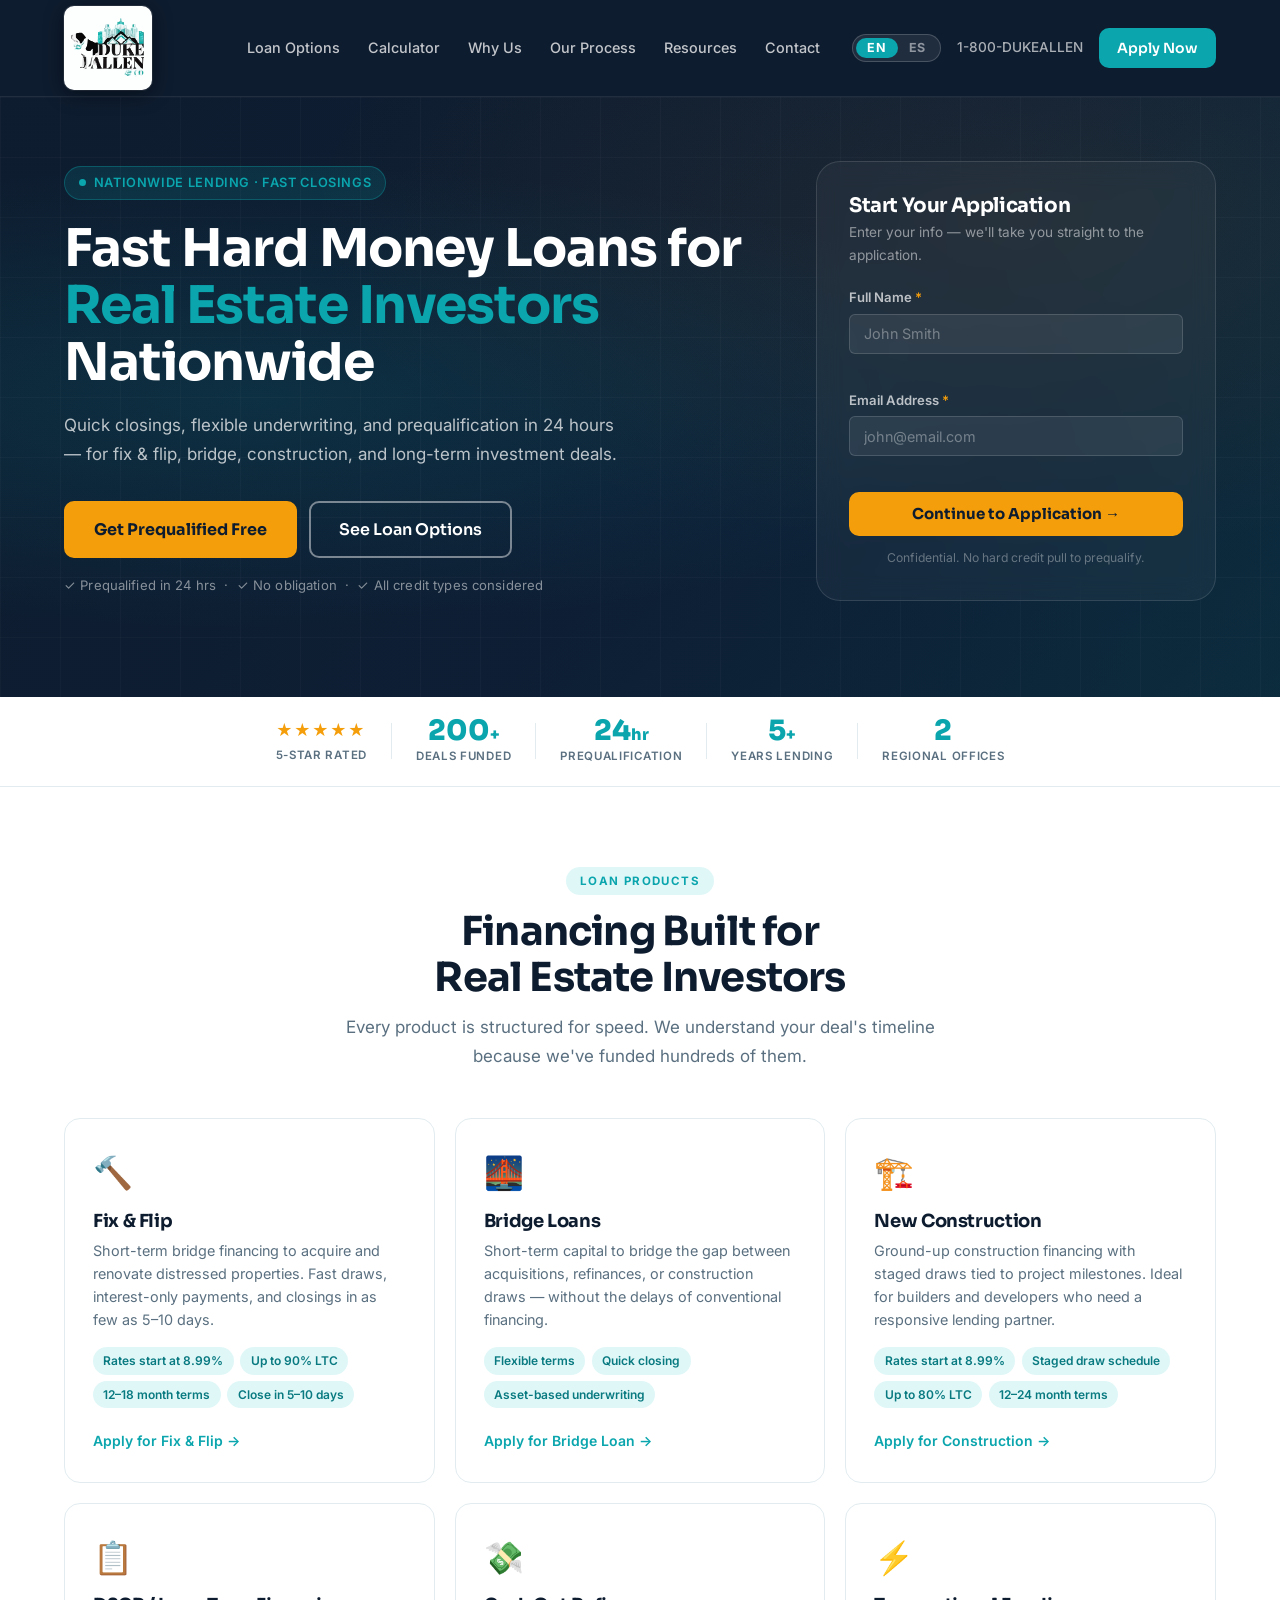
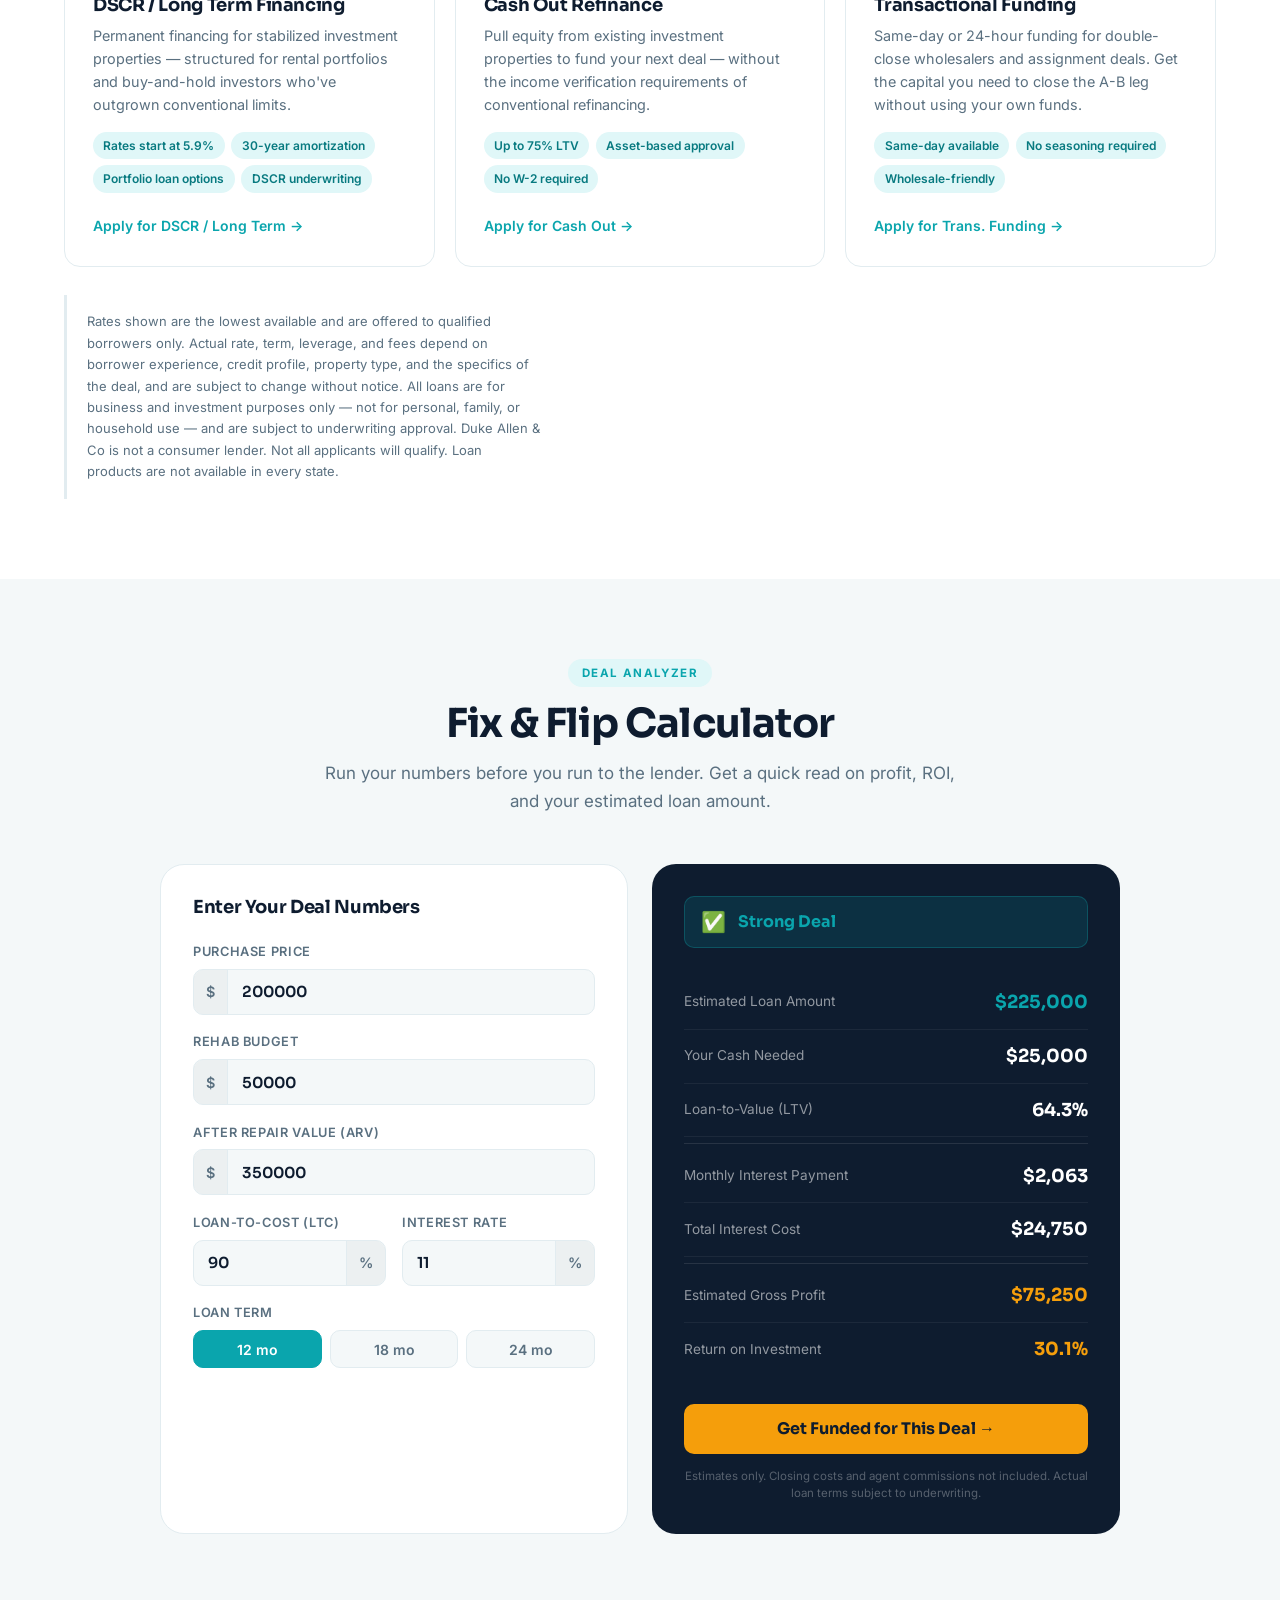
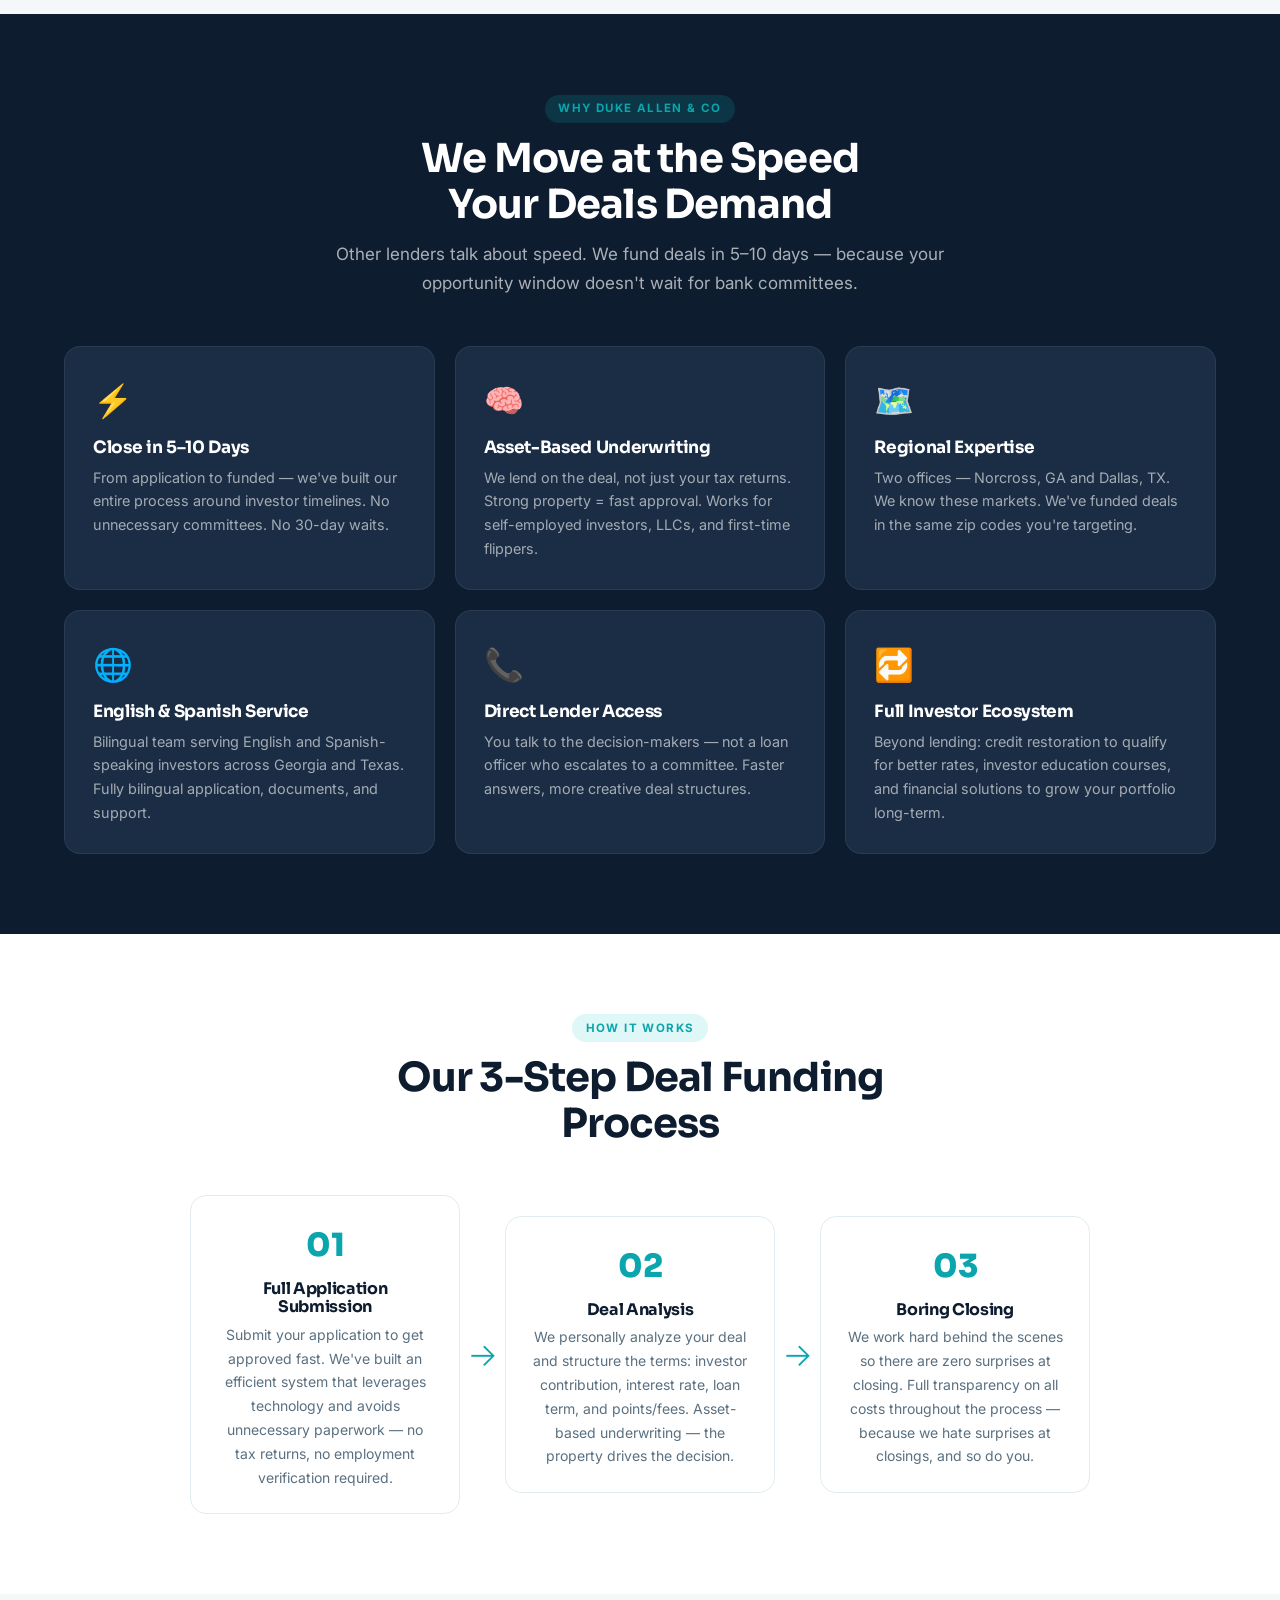
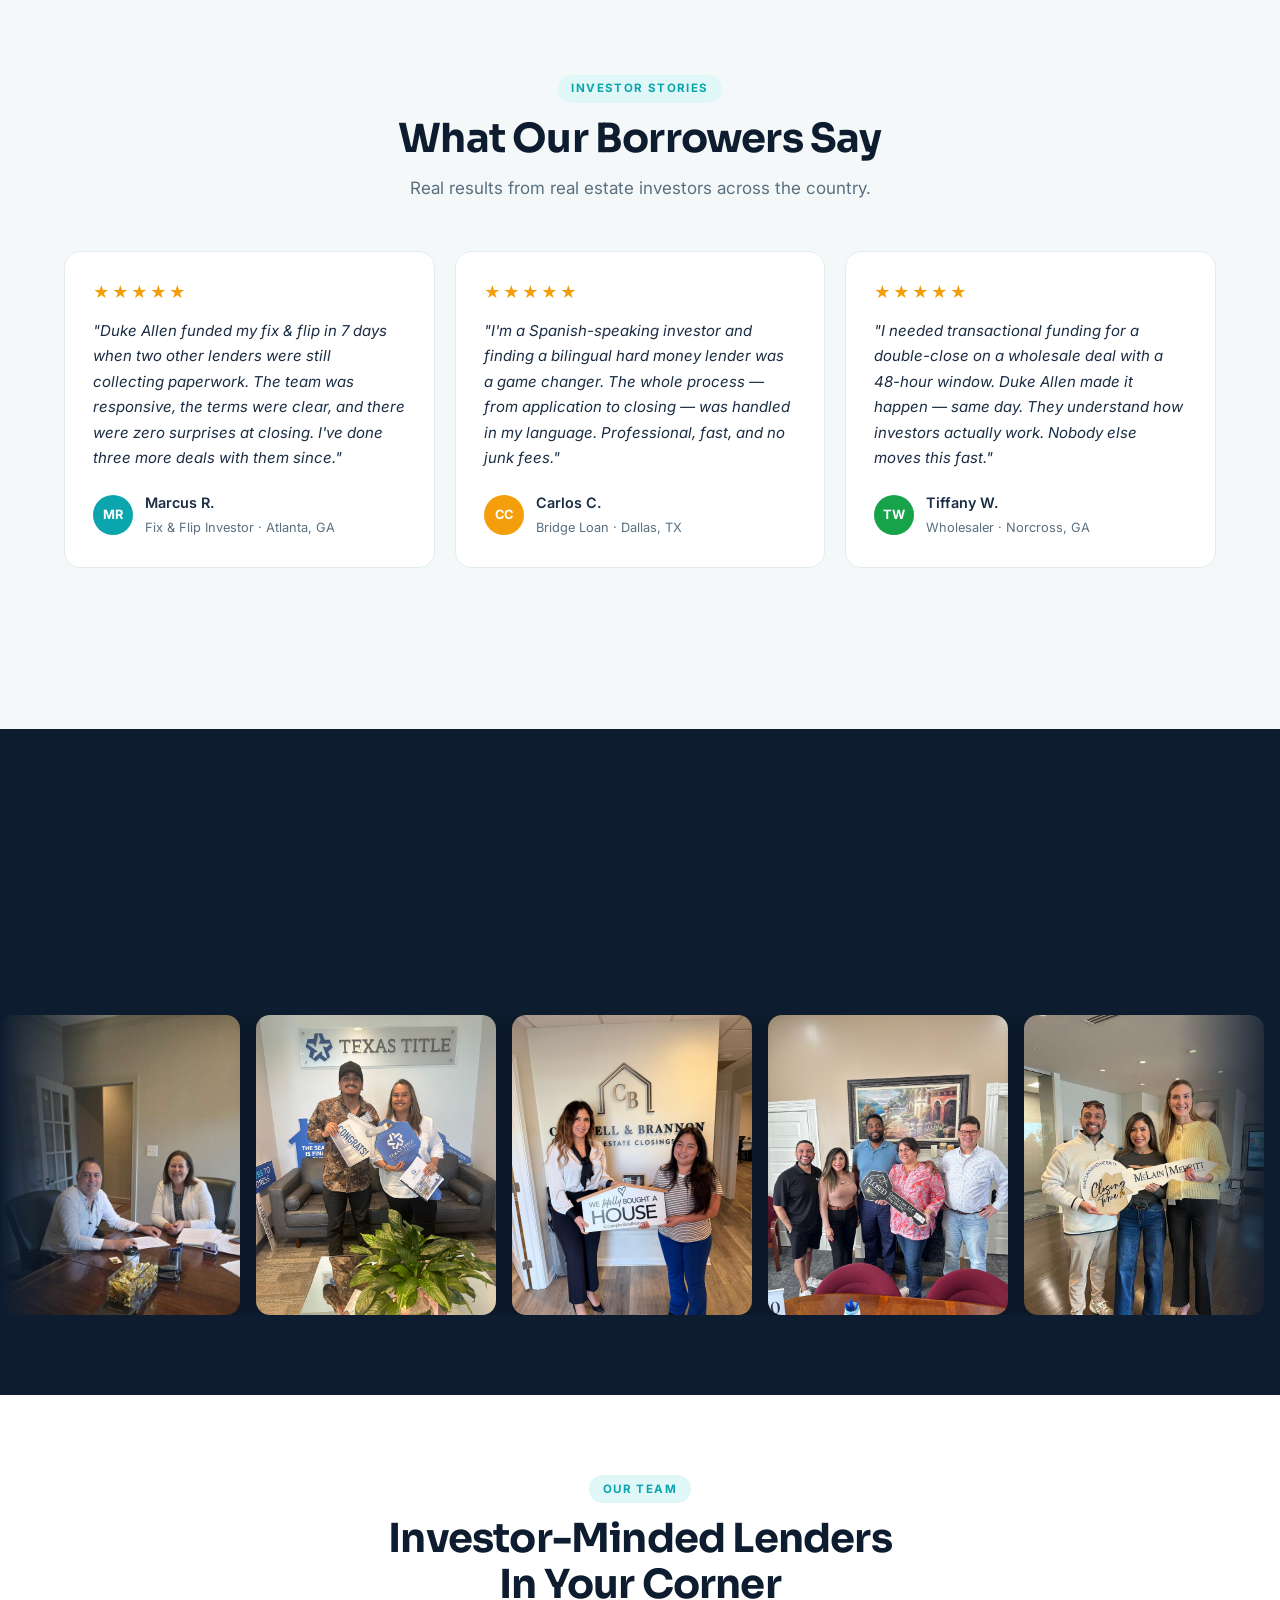
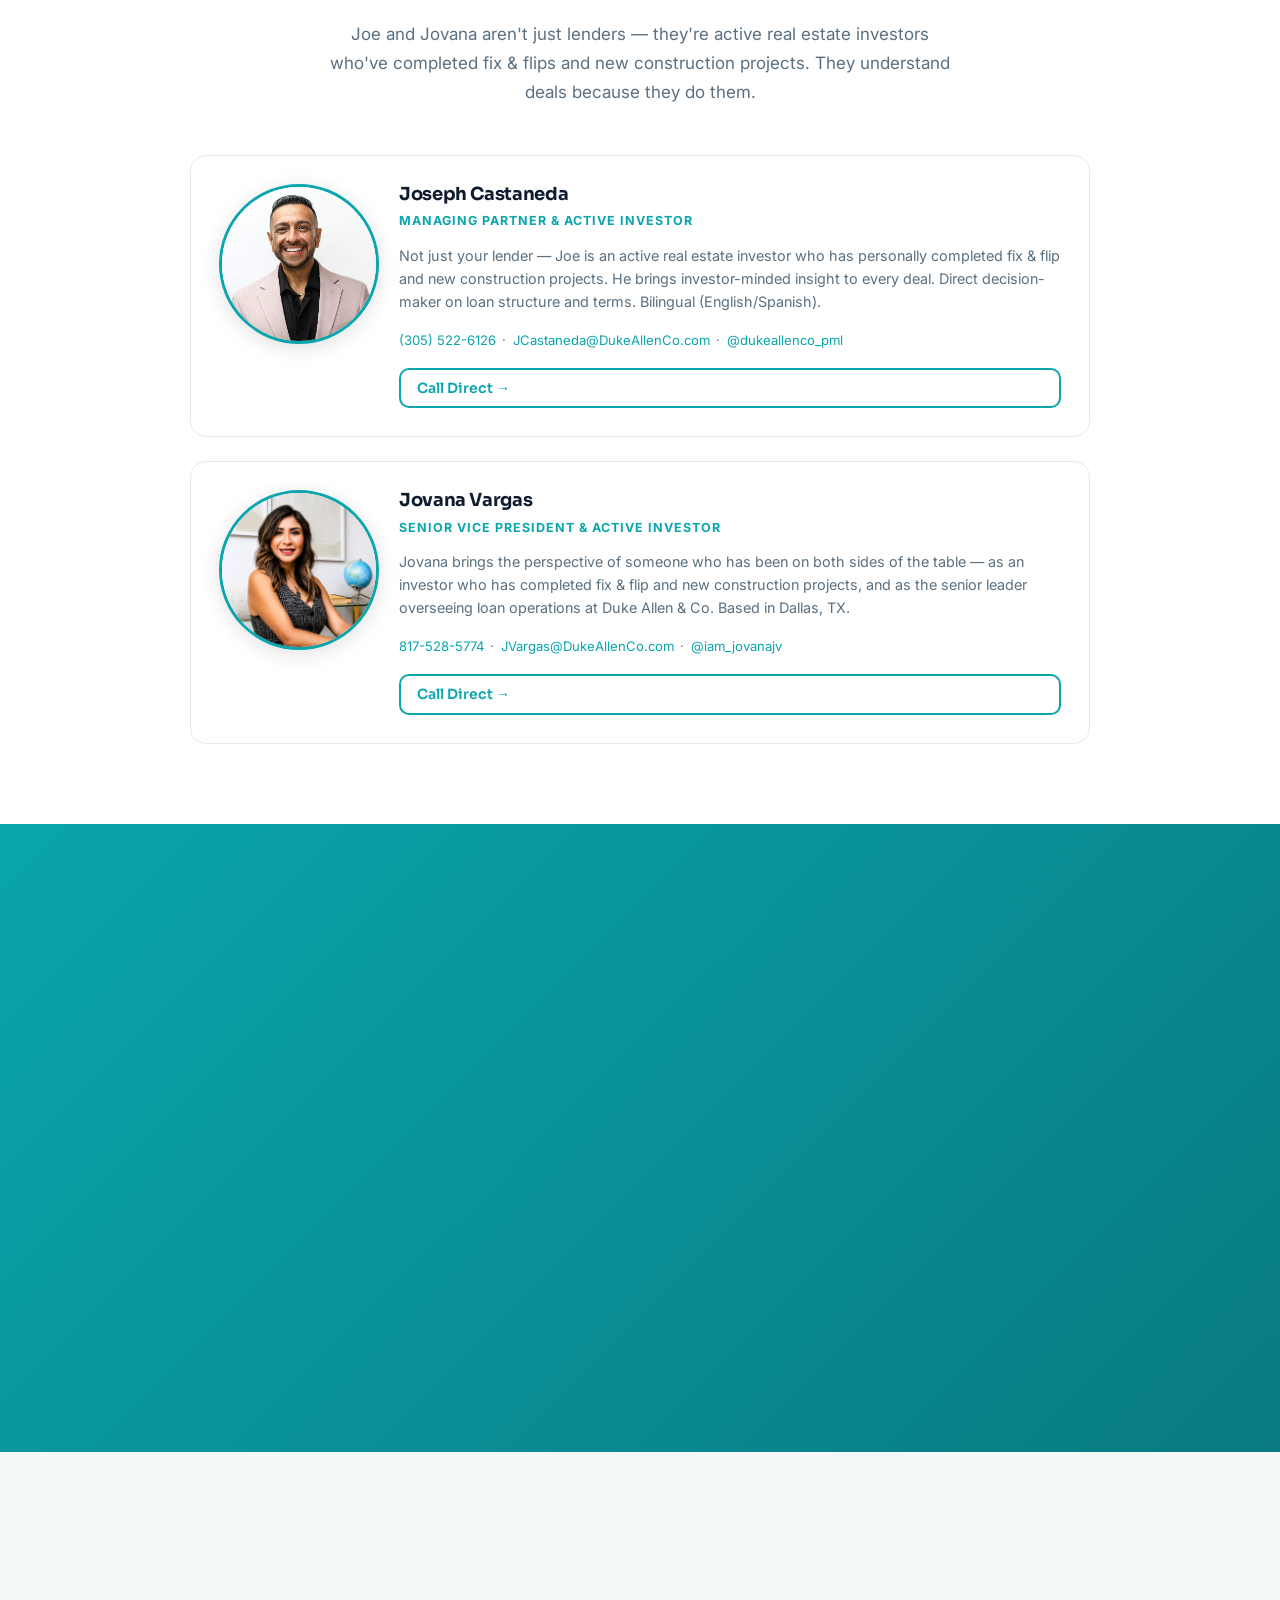
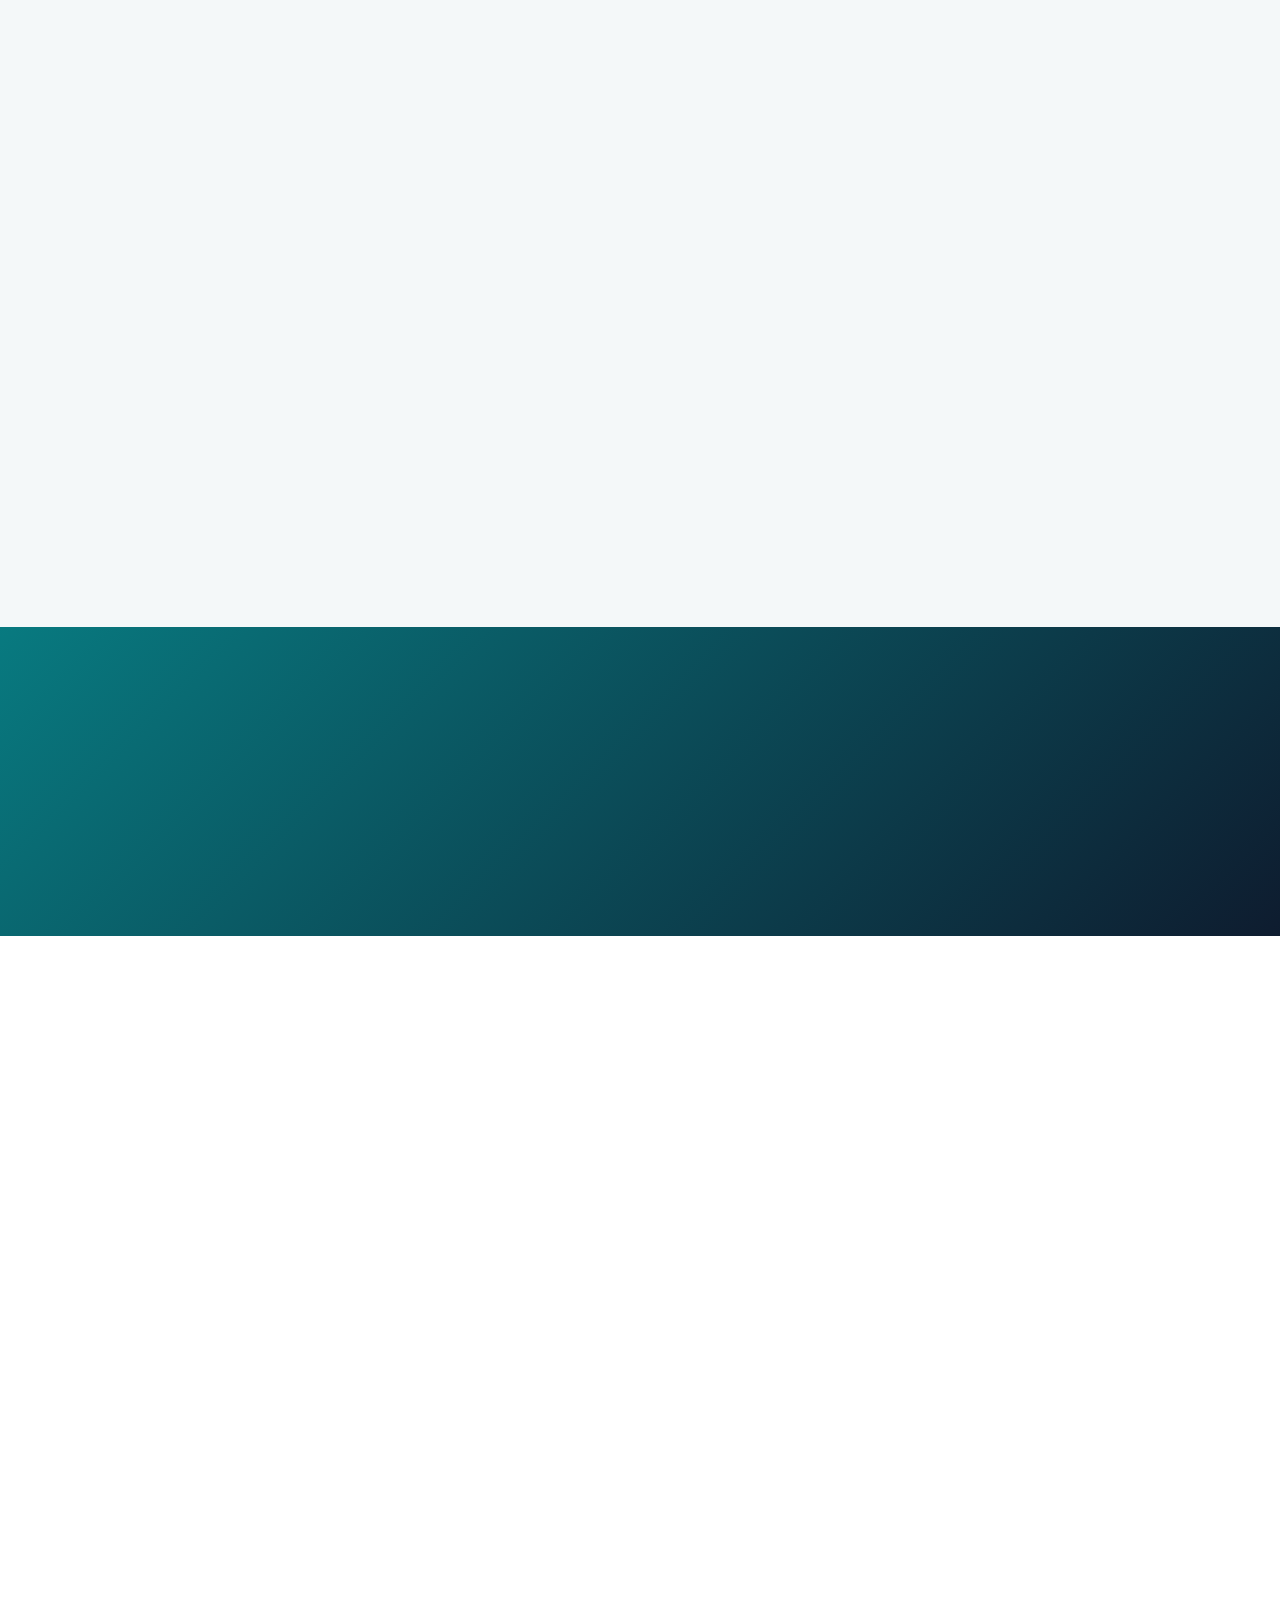
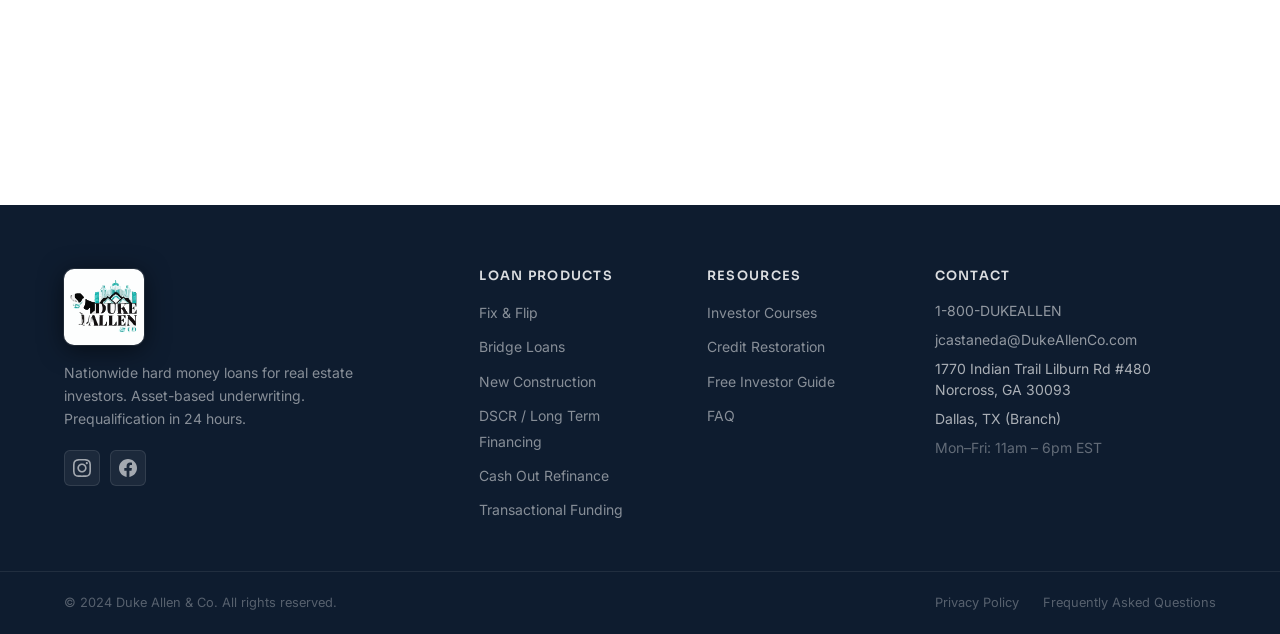
==== commit 52fcd5d3: "Add starting rates to loan cards and rename Long Term to DSCR - Fix & Flip and New Construction: "Ra" ====
--- a/index.html
+++ b/index.html
@@ -230,6 +230,7 @@
             <h3>Fix &amp; Flip</h3>
             <p>Short-term bridge financing to acquire and renovate distressed properties. Fast draws, interest-only payments, and closings in as few as 5–10 days.</p>
             <ul class="loan-details">
+              <li>Rates start at 8.99%</li>
               <li>Up to 90% LTC</li>
               <li>12–18 month terms</li>
               <li>Close in 5–10 days</li>
@@ -254,6 +255,7 @@
             <h3>New Construction</h3>
             <p>Ground-up construction financing with staged draws tied to project milestones. Ideal for builders and developers who need a responsive lending partner.</p>
             <ul class="loan-details">
+              <li>Rates start at 8.99%</li>
               <li>Staged draw schedule</li>
               <li>Up to 80% LTC</li>
               <li>12–24 month terms</li>
@@ -263,14 +265,15 @@
 
           <div class="loan-card fade-in">
             <div class="loan-icon">📋</div>
-            <h3>Long Term Purchase</h3>
+            <h3>DSCR / Long Term Financing</h3>
             <p>Permanent financing for stabilized investment properties — structured for rental portfolios and buy-and-hold investors who've outgrown conventional limits.</p>
             <ul class="loan-details">
+              <li>Rates start at 5.9%</li>
               <li>30-year amortization</li>
               <li>Portfolio loan options</li>
               <li>DSCR underwriting</li>
             </ul>
-            <a href="#apply" class="loan-cta">Apply for Long Term →</a>
+            <a href="#apply" class="loan-cta">Apply for DSCR / Long Term →</a>
           </div>
 
           <div class="loan-card fade-in">
@@ -298,6 +301,16 @@
           </div>
 
         </div>
+
+        <p class="rate-disclaimer fade-in">
+          Rates shown are the lowest available and are offered to qualified borrowers only.
+          Actual rate, term, leverage, and fees depend on borrower experience, credit profile,
+          property type, and the specifics of the deal, and are subject to change without notice.
+          All loans are for business and investment purposes only — not for personal, family, or
+          household use — and are subject to underwriting approval. Duke Allen &amp; Co is not a
+          consumer lender. Not all applicants will qualify. Loan products are not available in
+          every state.
+        </p>
       </div>
     </section>
 
@@ -893,7 +906,7 @@
           <li><a href="#loans">Fix &amp; Flip</a></li>
           <li><a href="#loans">Bridge Loans</a></li>
           <li><a href="#loans">New Construction</a></li>
-          <li><a href="#loans">Long Term Purchase</a></li>
+          <li><a href="#loans">DSCR / Long Term Financing</a></li>
           <li><a href="#loans">Cash Out Refinance</a></li>
           <li><a href="#loans">Transactional Funding</a></li>
         </ul>
--- a/style.css
+++ b/style.css
@@ -669,6 +669,16 @@
   transition: color 0.2s;
 }
 .loan-cta:hover { color: var(--color-primary-dark); }
+
+.rate-disclaimer {
+  margin-top: 1.75rem;
+  padding: 1rem 1.25rem;
+  border-left: 3px solid var(--color-border);
+  font-size: 0.8125rem;
+  line-height: 1.65;
+  color: var(--color-text-muted);
+  max-width: 62ch;
+}
 
 /* === WHY US === */
 .why-grid {
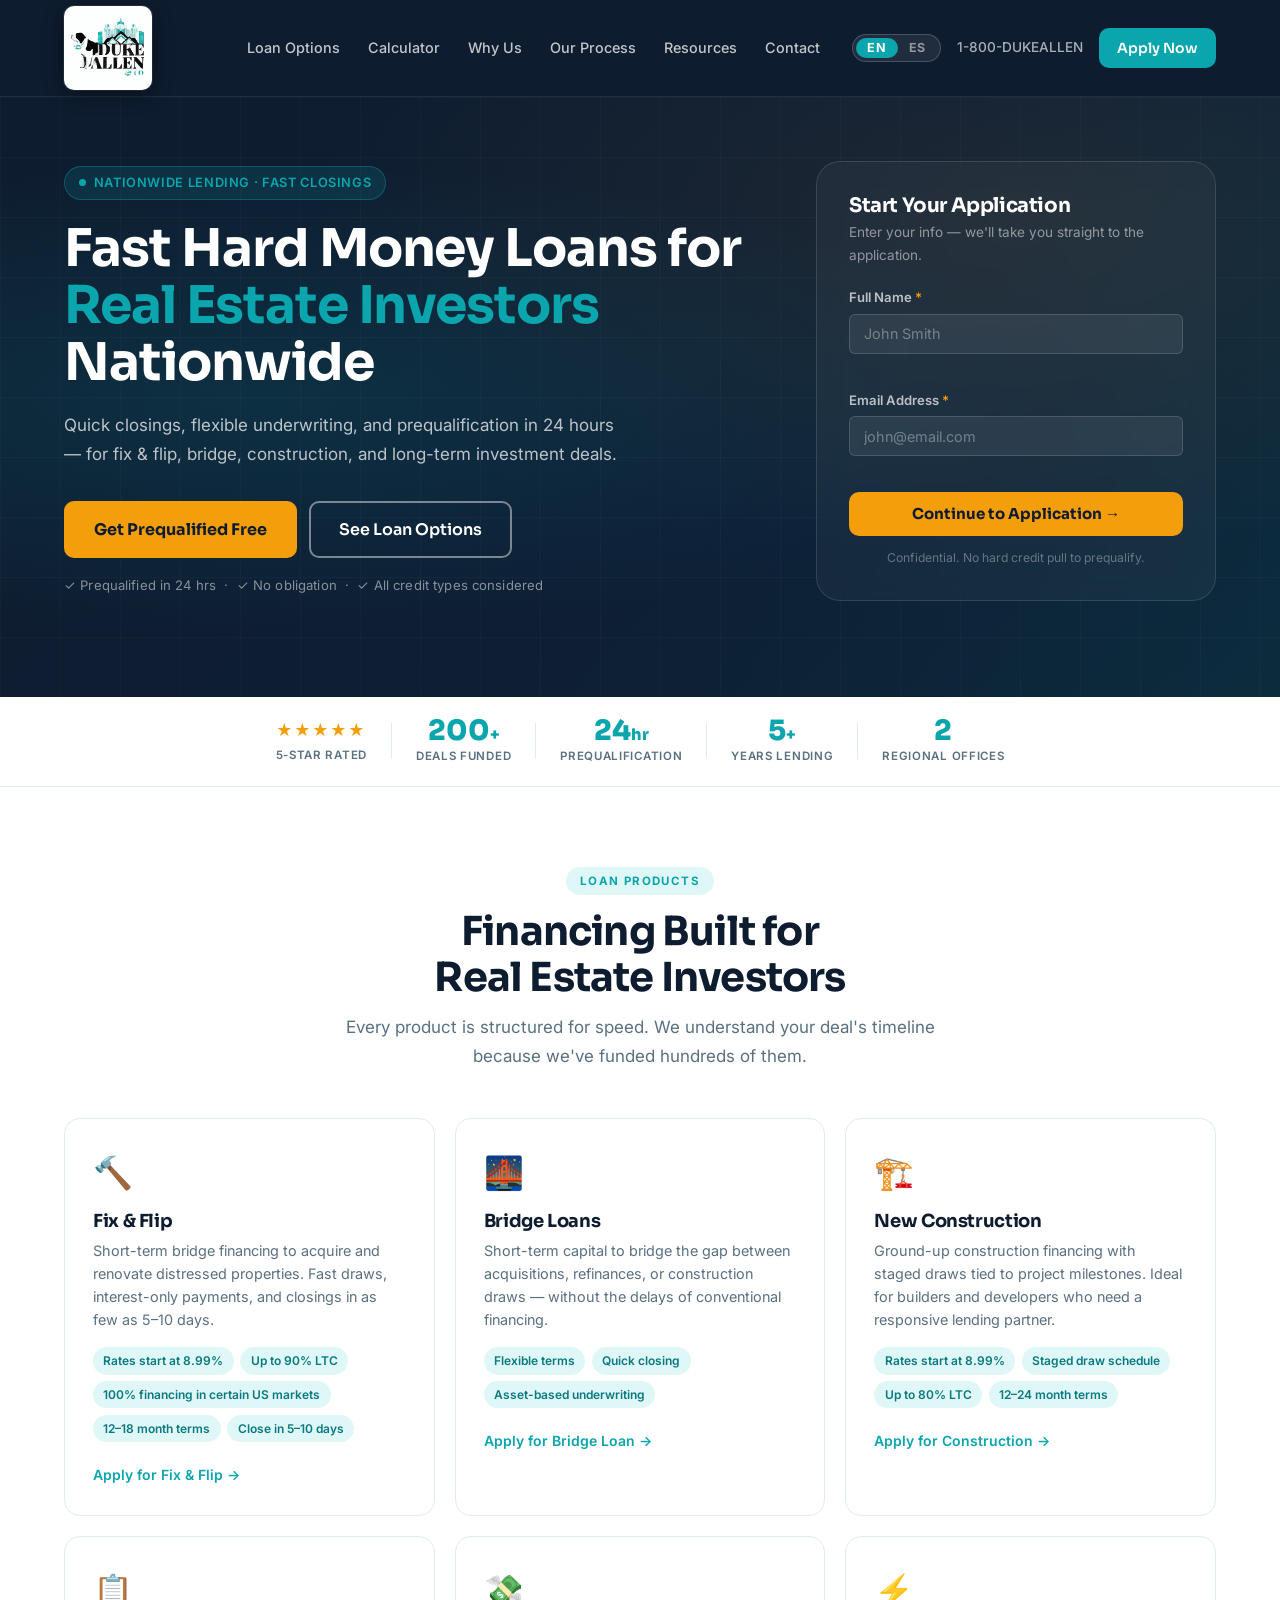
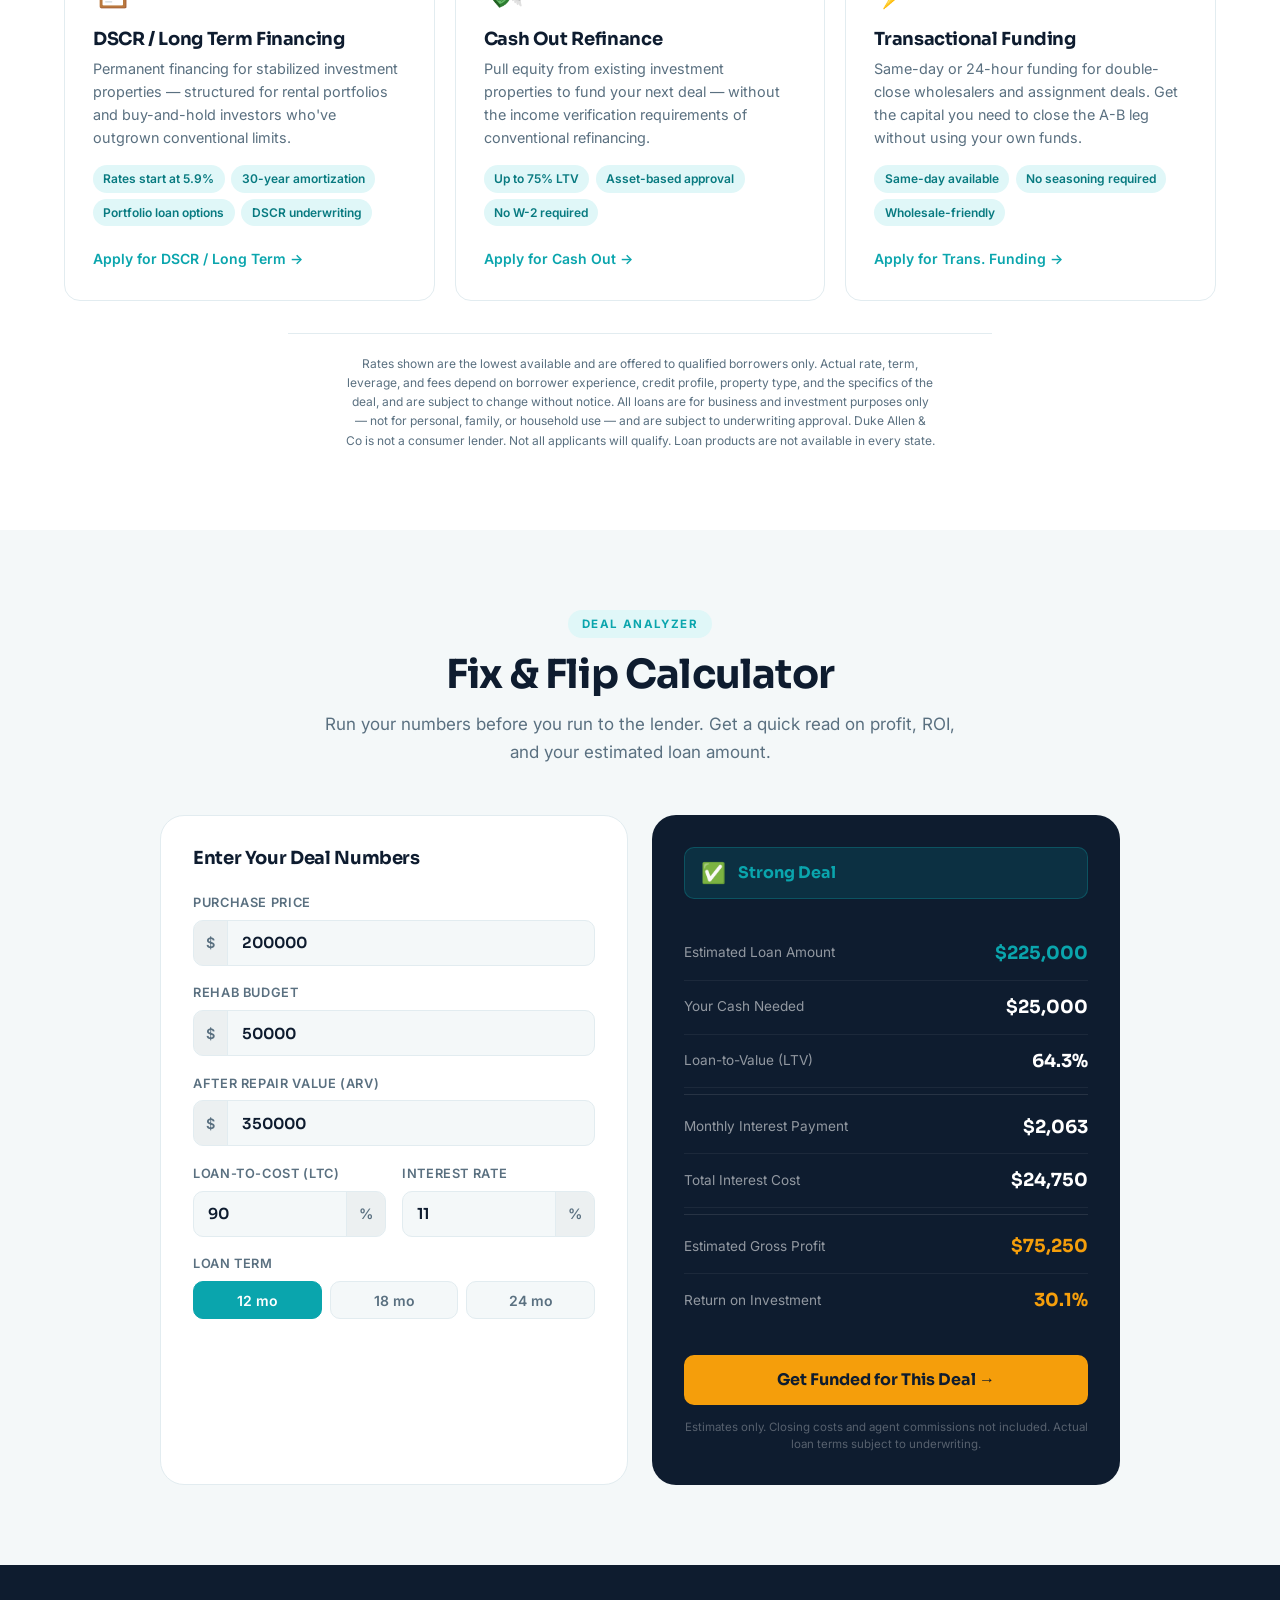
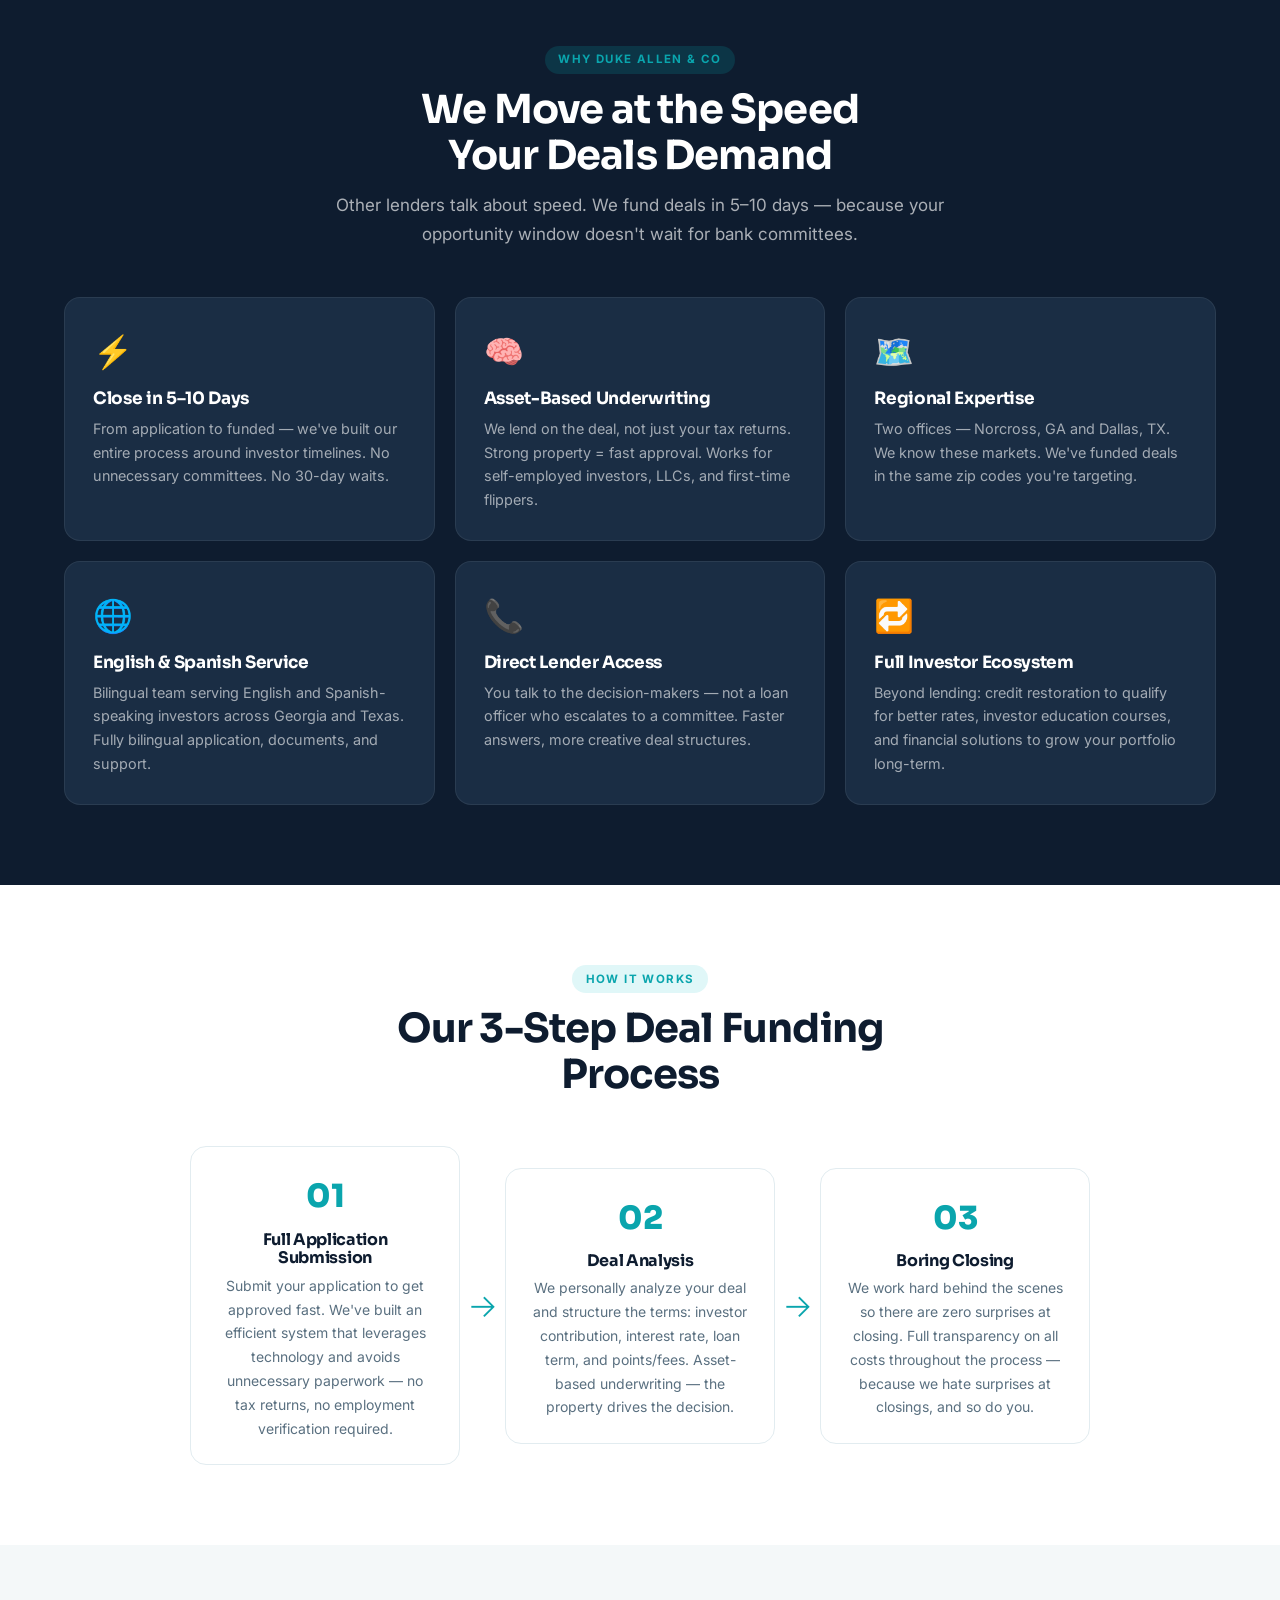
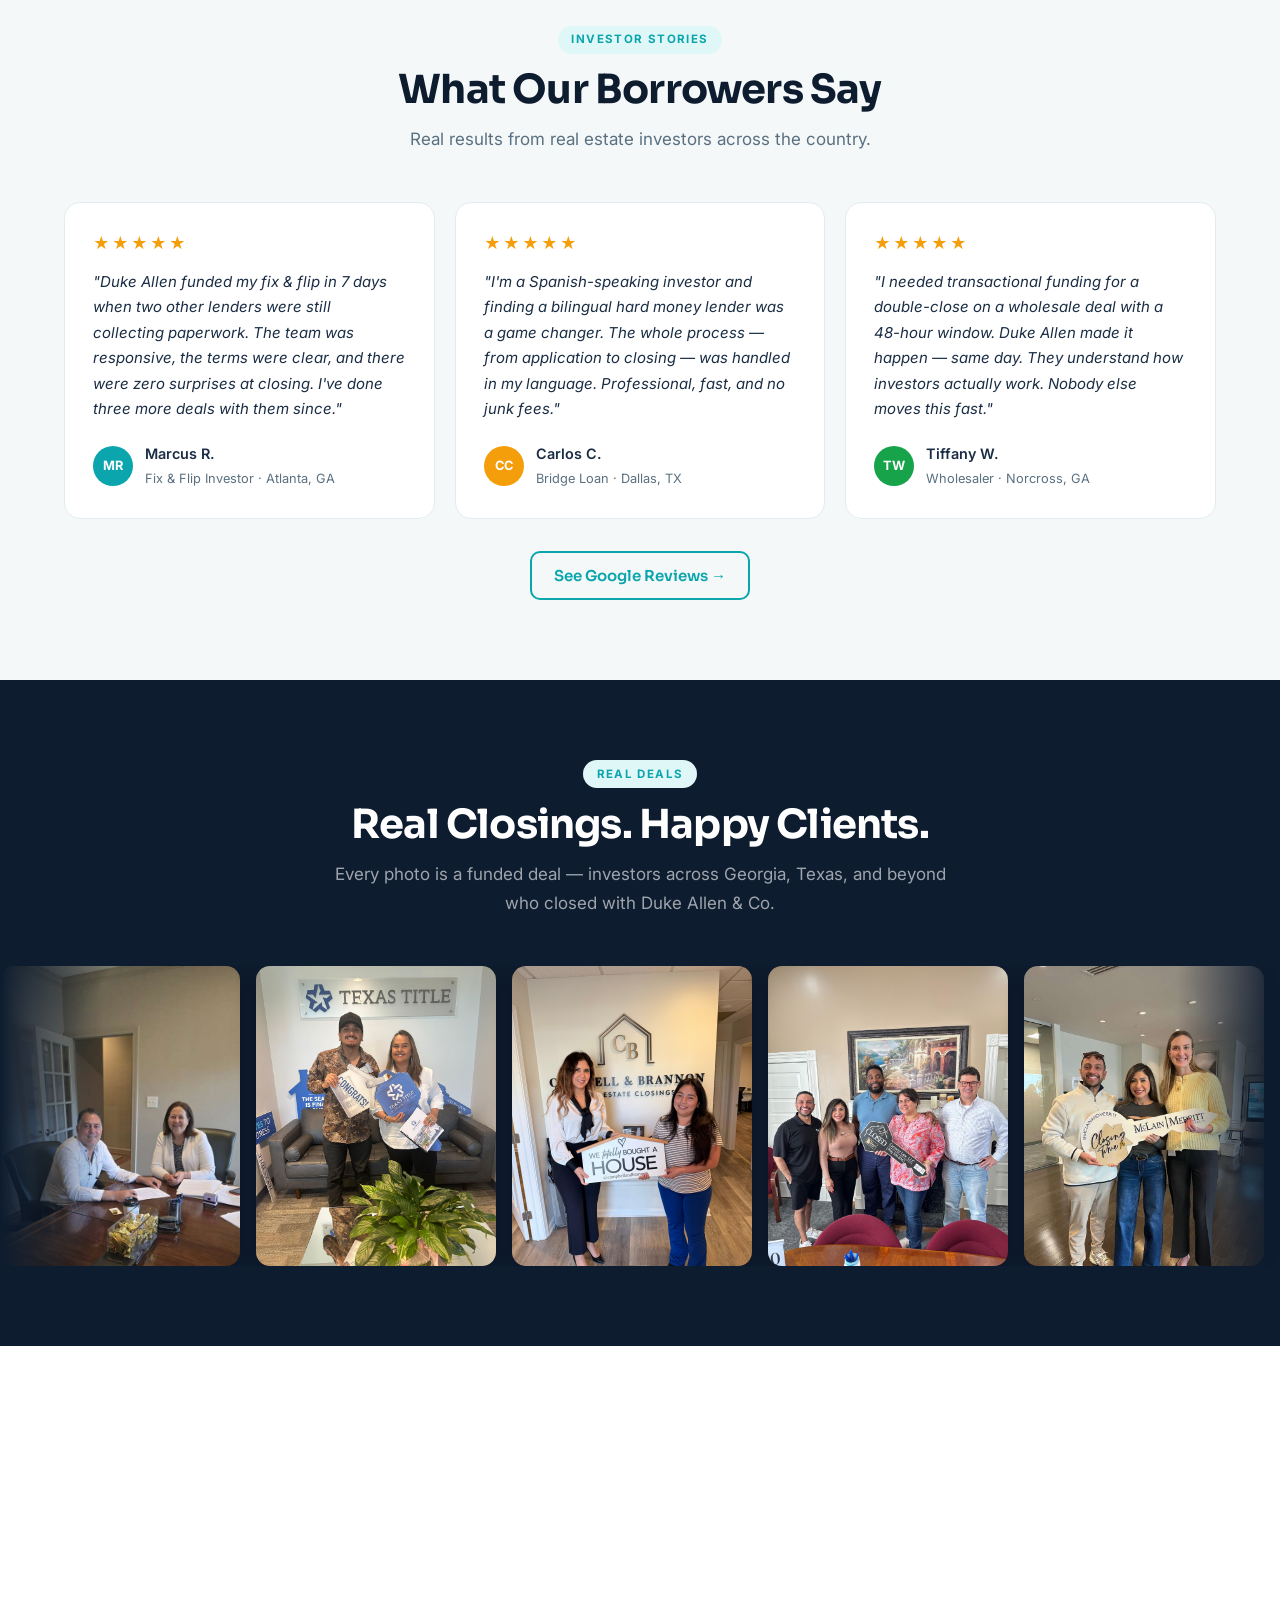
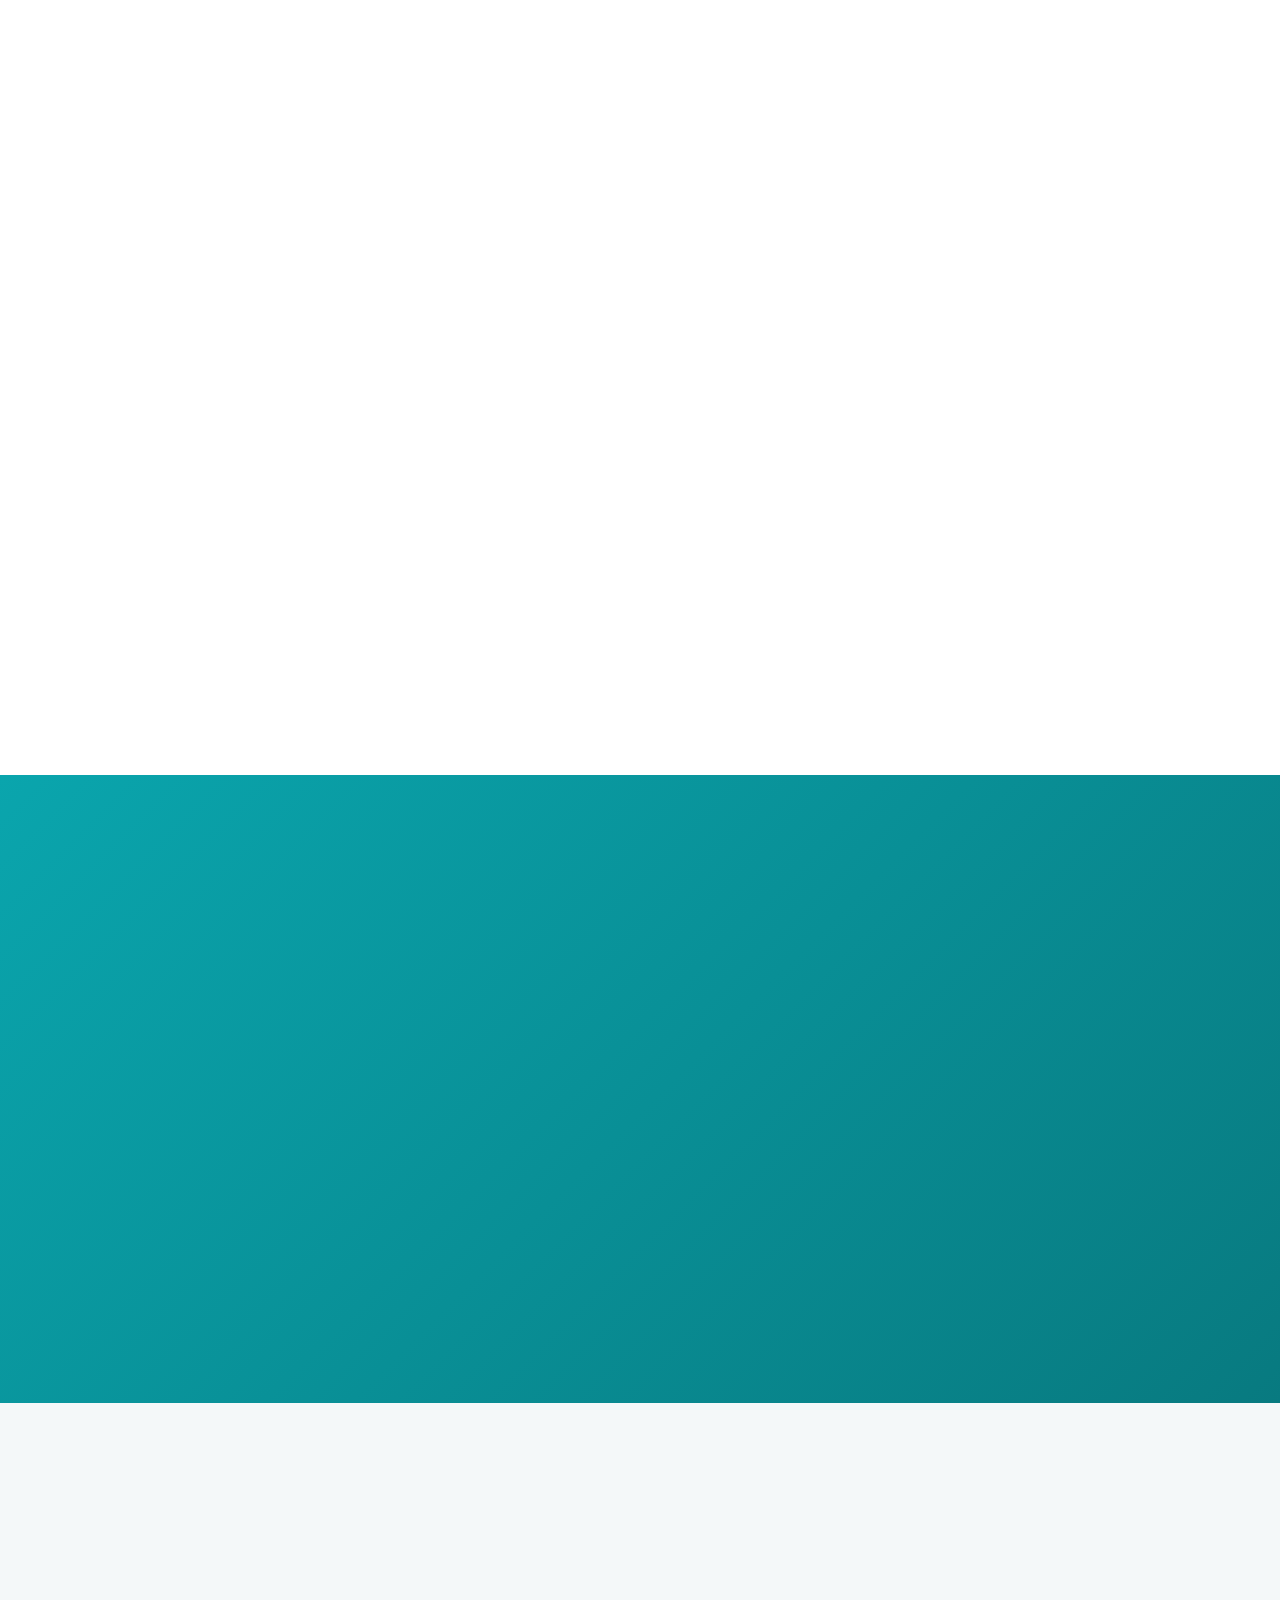
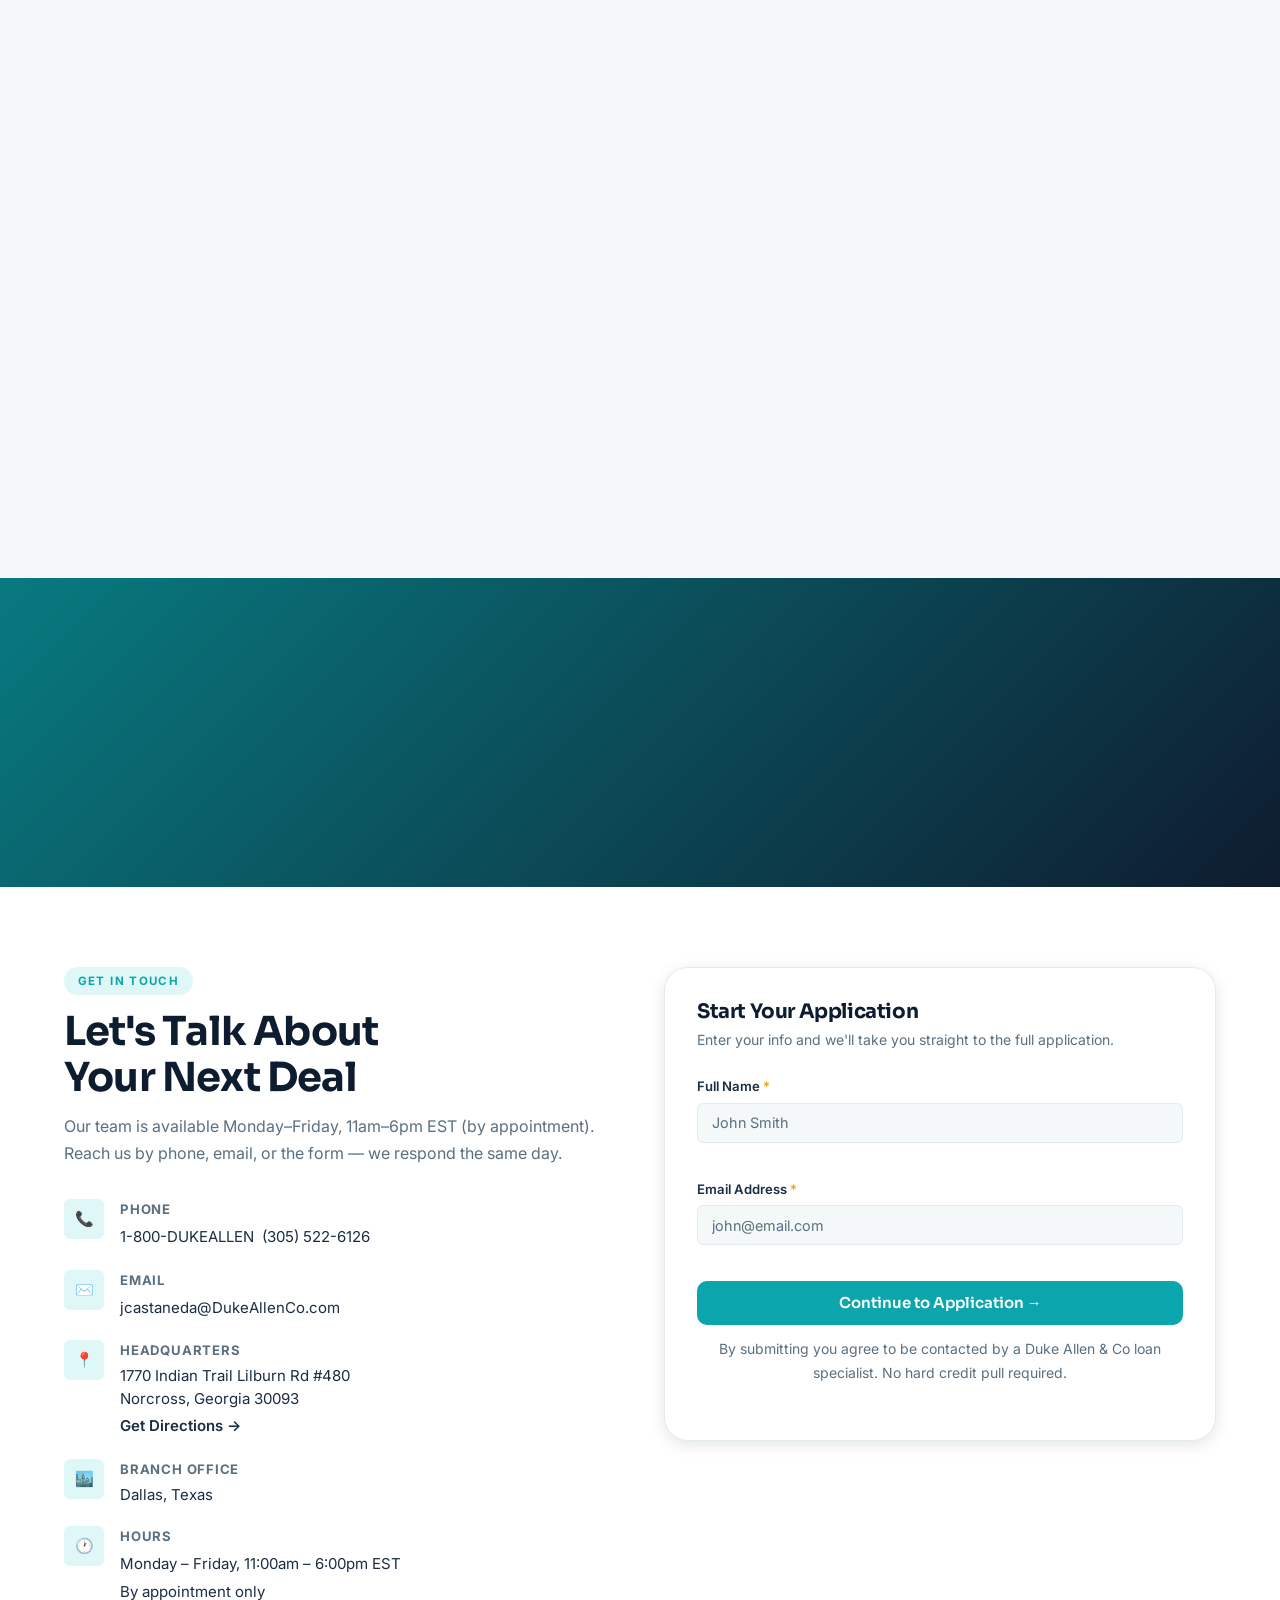
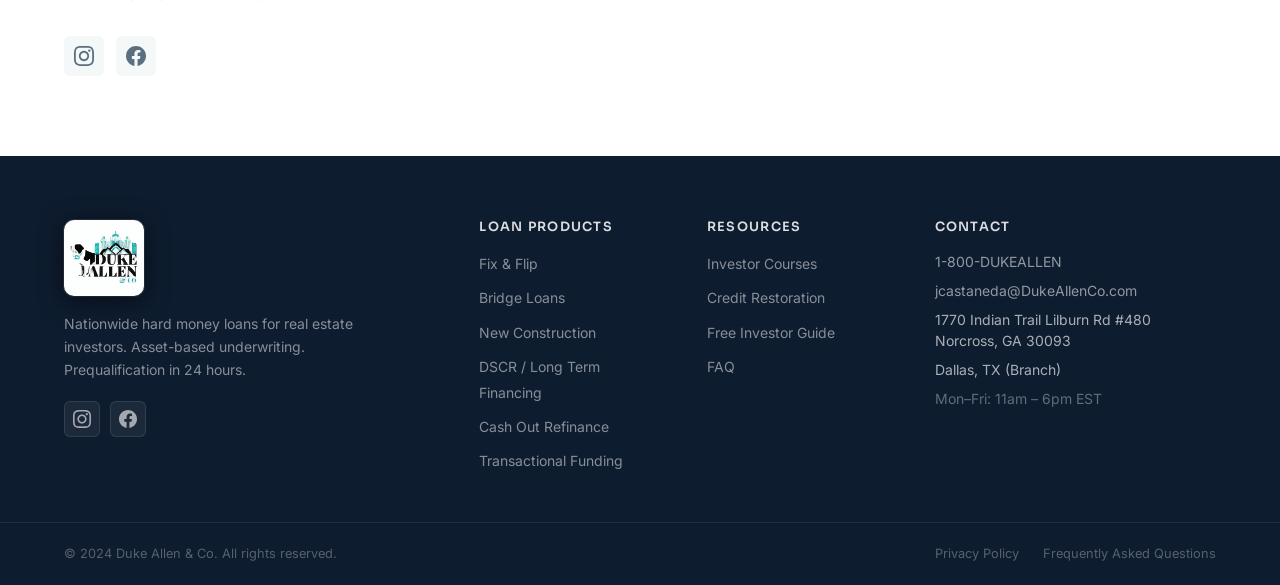
==== commit e51de2b0: "Add 100% financing highlight to Fix & Flip Adds "100% financing in certain US markets" to the Fix & " ====
--- a/index.html
+++ b/index.html
@@ -232,6 +232,7 @@
             <ul class="loan-details">
               <li>Rates start at 8.99%</li>
               <li>Up to 90% LTC</li>
+              <li>100% financing in certain US markets</li>
               <li>12–18 month terms</li>
               <li>Close in 5–10 days</li>
             </ul>
--- a/style.css
+++ b/style.css
@@ -671,13 +671,16 @@
 .loan-cta:hover { color: var(--color-primary-dark); }
 
 .rate-disclaimer {
-  margin-top: 1.75rem;
-  padding: 1rem 1.25rem;
-  border-left: 3px solid var(--color-border);
-  font-size: 0.8125rem;
-  line-height: 1.65;
+  margin: 2rem auto 0;
+  padding-top: 1.25rem;
+  border-top: 1px solid var(--color-border);
+  max-width: 88ch;
+  text-align: center;
+  text-wrap: balance;
+  font-size: 0.75rem;
+  line-height: 1.6;
   color: var(--color-text-muted);
-  max-width: 62ch;
+  opacity: 0.85;
 }
 
 /* === WHY US === */
